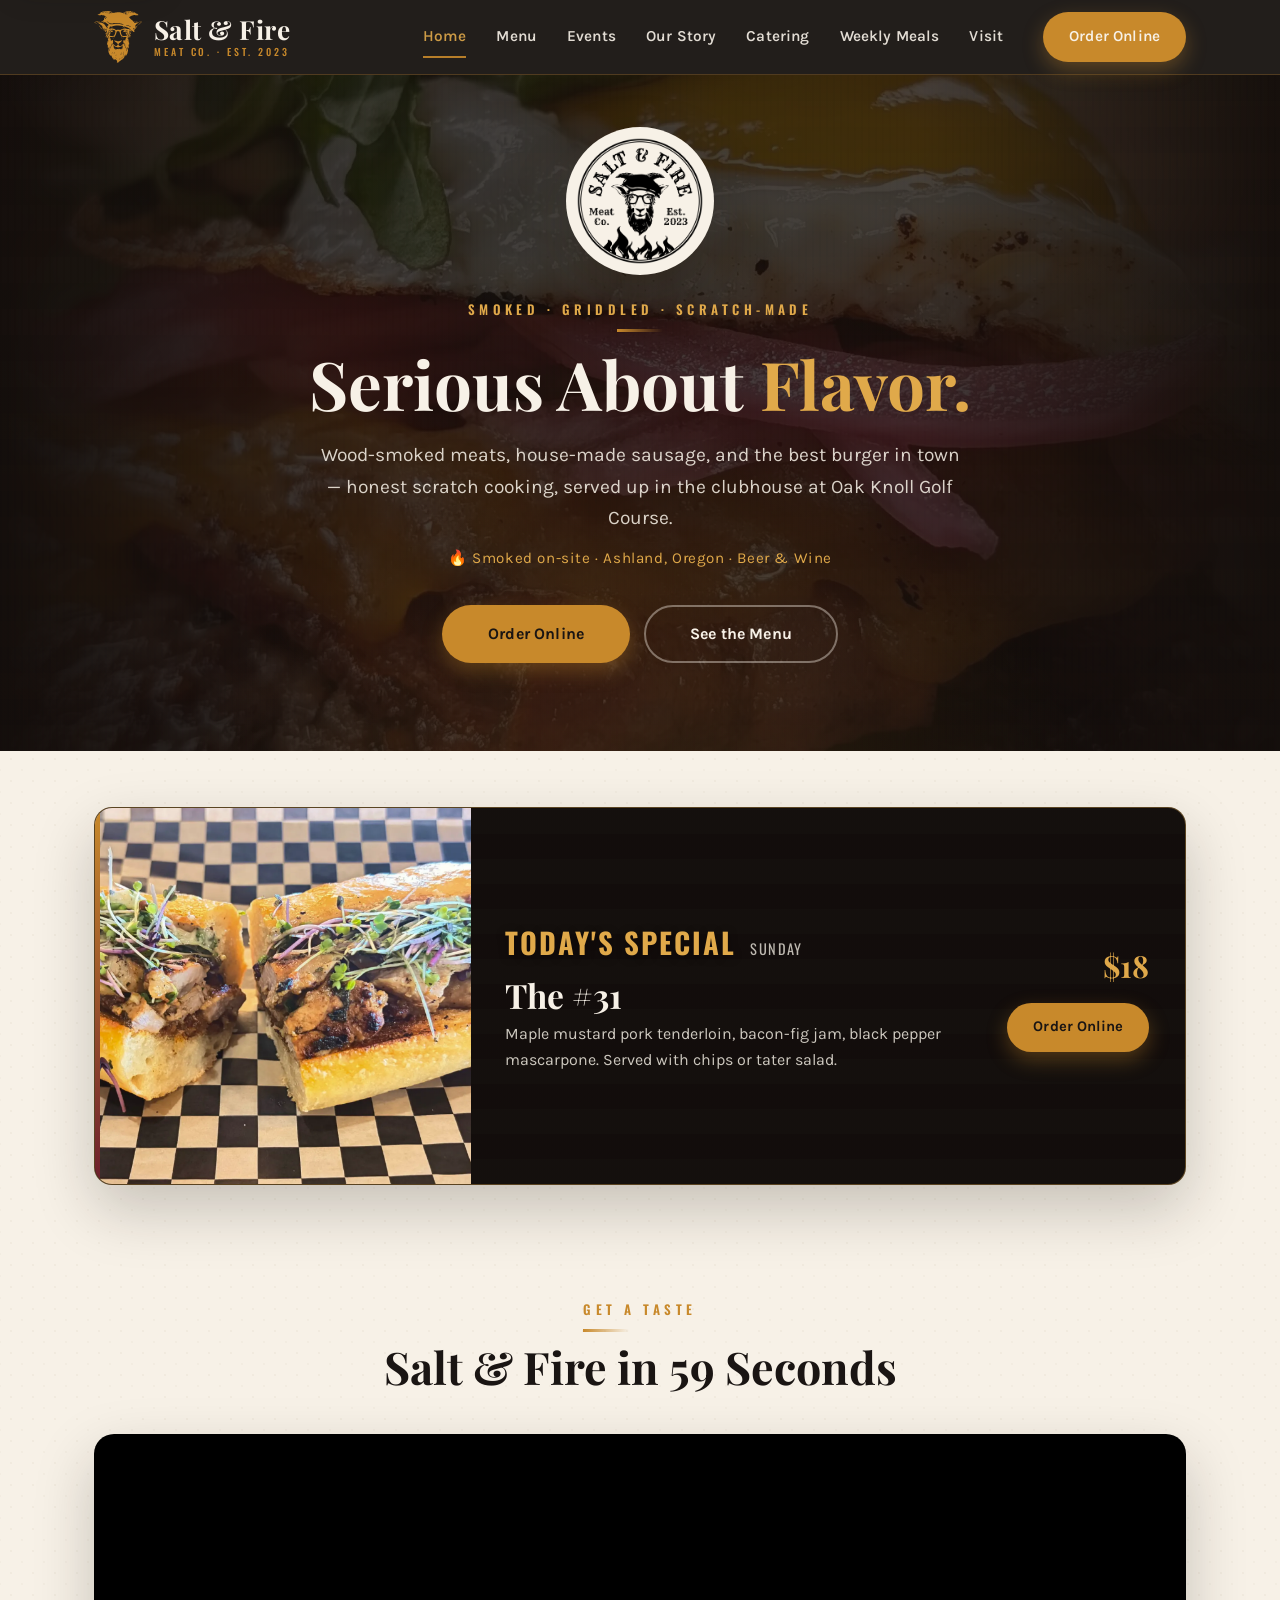
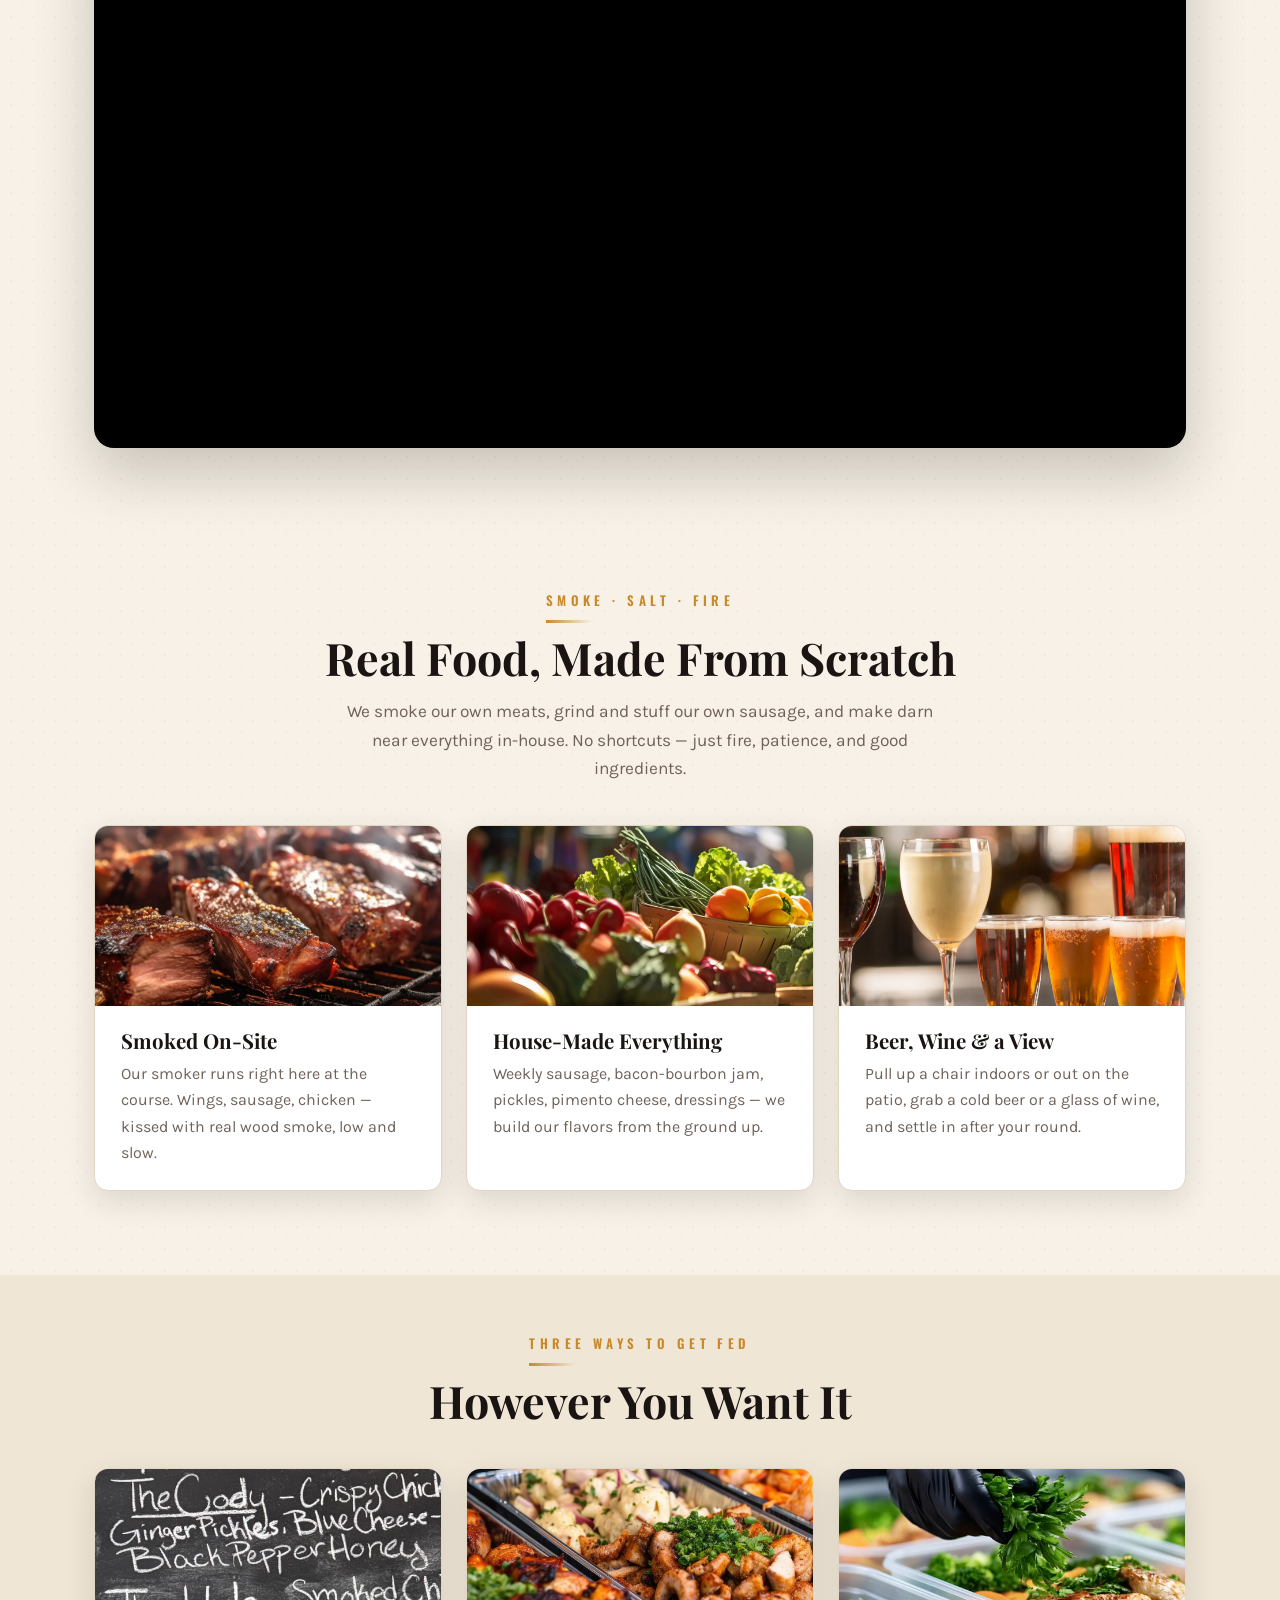
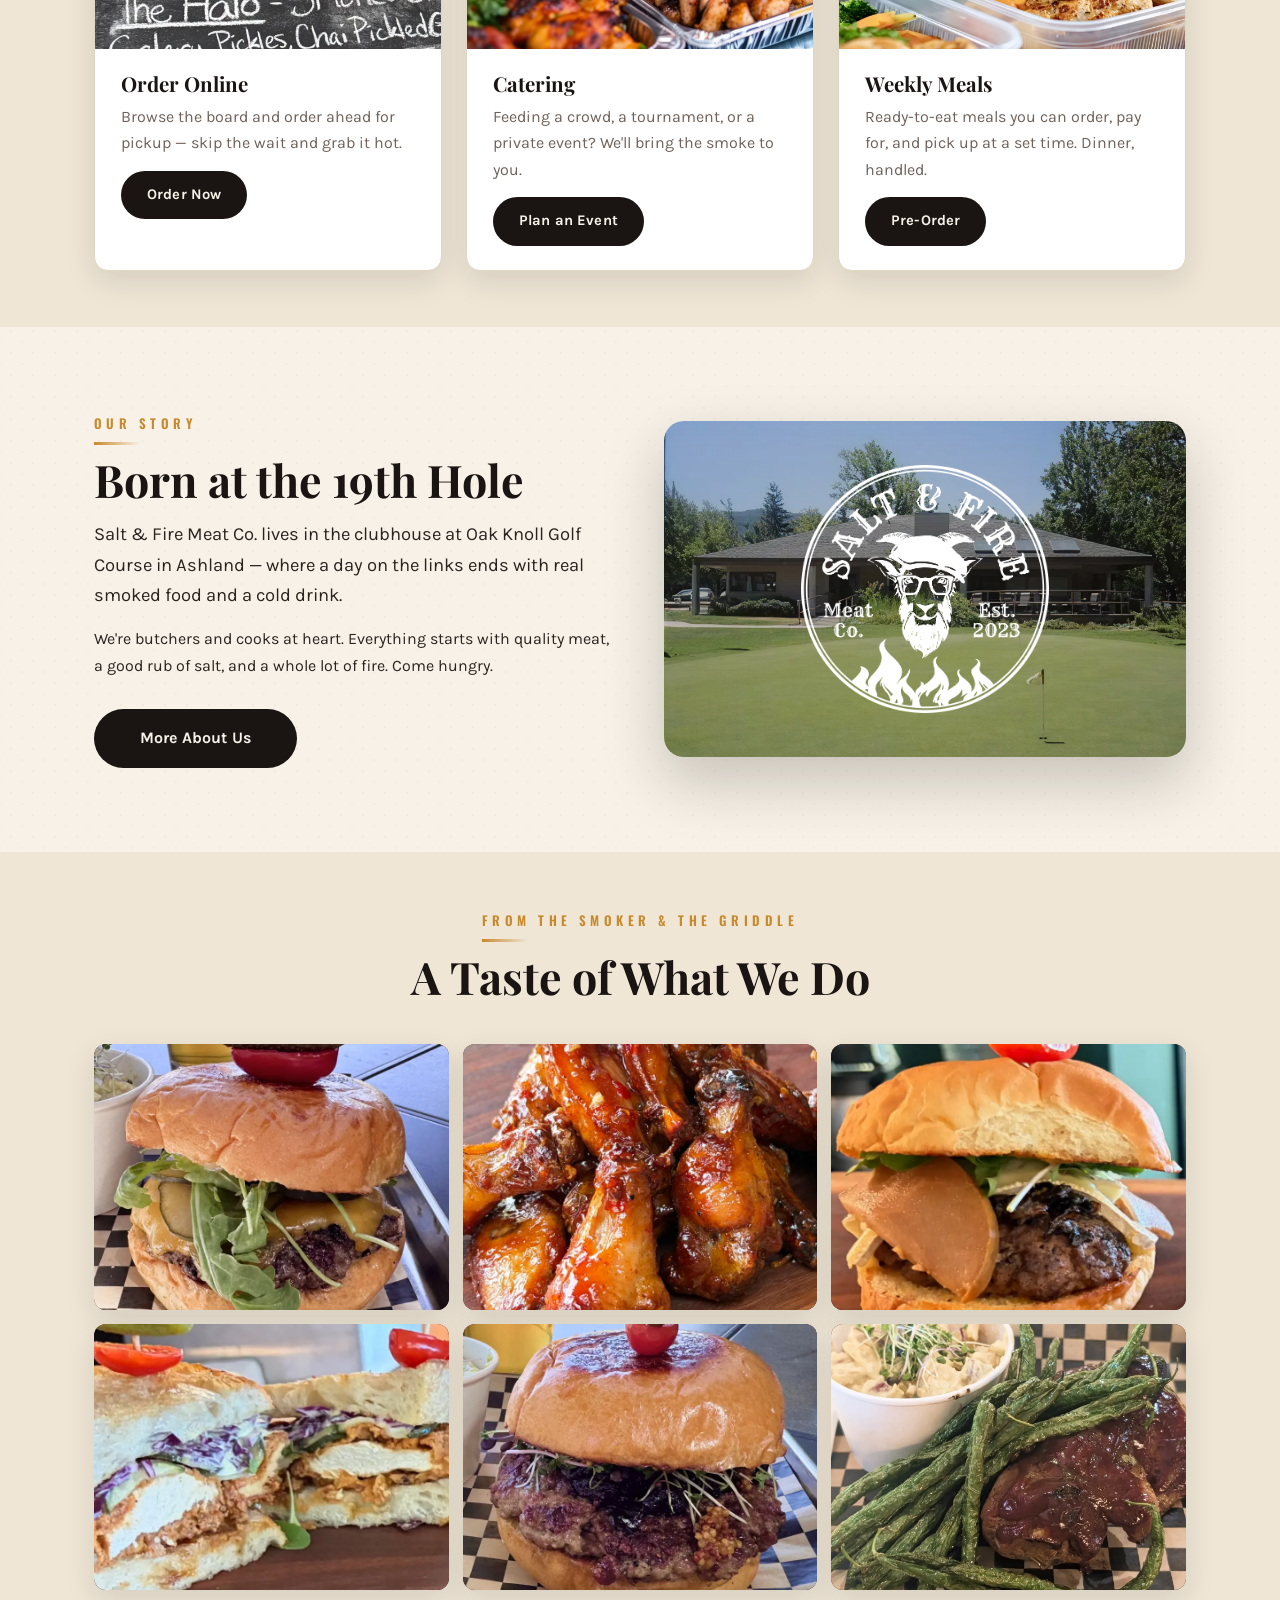
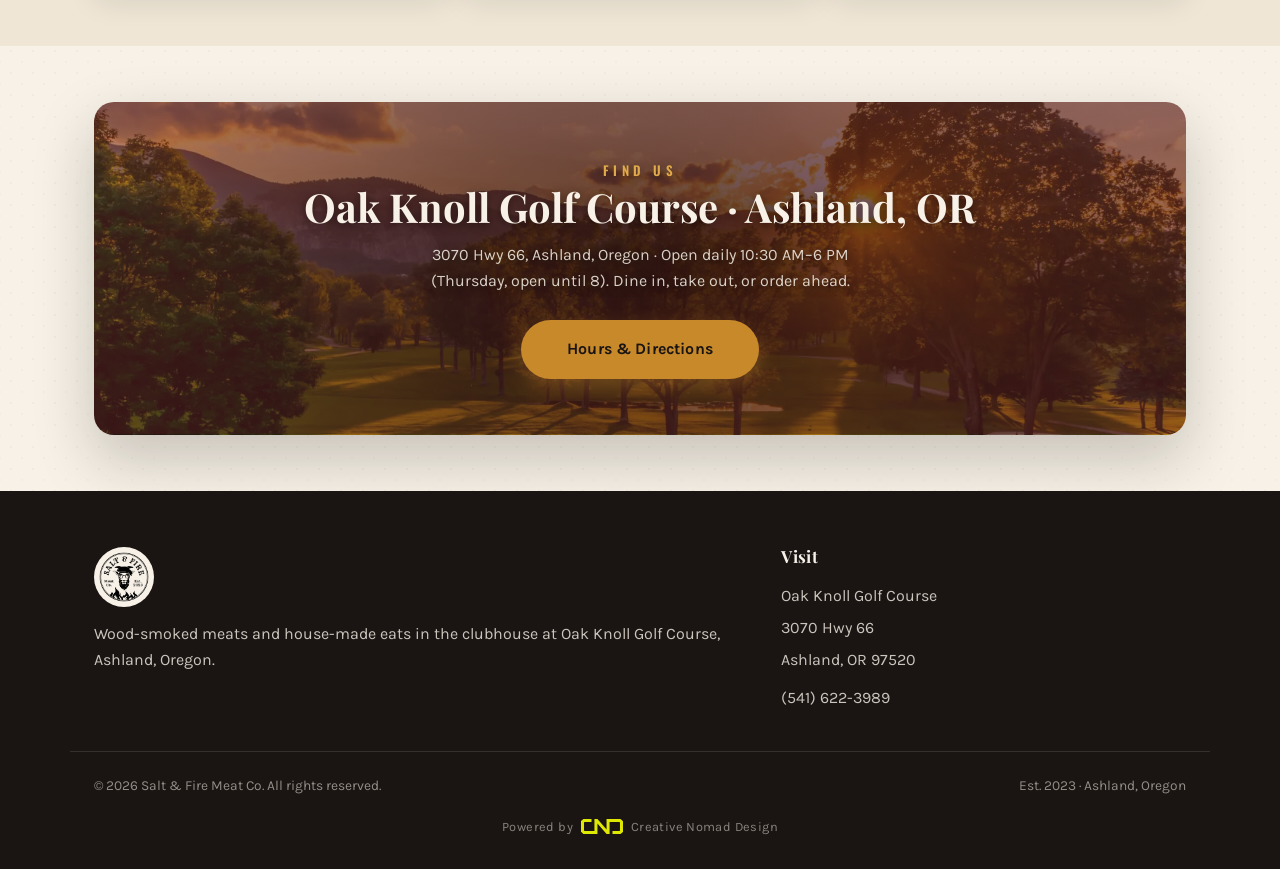
==== index.html @ dfd7606c "Weekly special: The #31 (maple mustard pork tenderloin), retire Cluck This! photo to gallery" ====
<!DOCTYPE html>
<html lang="en">
<head>
  <meta charset="UTF-8" />
  <meta name="viewport" content="width=device-width, initial-scale=1.0" />
  <title>Salt &amp; Fire Meat Co. — Smoked Meats, Burgers &amp; Scratch Cooking | Ashland, OR</title>
  <meta name="description" content="Salt & Fire Meat Co. — wood-smoked meats, house-made sausage, craft burgers, and scratch cooking in the clubhouse at Oak Knoll Golf Course, Ashland, Oregon. Beer & wine. Indoor & outdoor seating." />
  <link rel="canonical" href="https://www.salt-fire.com/" />
  <meta property="og:type" content="website" />
  <meta property="og:site_name" content="Salt &amp; Fire Meat Co." />
  <meta property="og:title" content="Salt &amp; Fire Meat Co. — Smoked Meats, Burgers &amp; Scratch Cooking | Ashland, OR" />
  <meta property="og:description" content="Salt & Fire Meat Co. — wood-smoked meats, house-made sausage, craft burgers, and scratch cooking in the clubhouse at Oak Knoll Golf Course, Ashland, Oregon. Beer & wine. Indoor & outdoor seating." />
  <meta property="og:url" content="https://www.salt-fire.com/" />
  <meta property="og:image" content="https://www.salt-fire.com/assets/og/og-image.jpg" />
  <meta property="og:image:width" content="1200" />
  <meta property="og:image:height" content="630" />
  <meta name="twitter:card" content="summary_large_image" />
  <link rel="icon" href="assets/logos/favicon.png?v=12" sizes="any" />
  <link rel="icon" type="image/png" sizes="32x32" href="assets/logos/favicon-32.png?v=12" />
  <link rel="apple-touch-icon" href="assets/logos/apple-touch-icon.png?v=12" />
  <link rel="preconnect" href="https://fonts.googleapis.com" />
  <link rel="preconnect" href="https://fonts.gstatic.com" crossorigin />
  <link href="https://fonts.googleapis.com/css2?family=Playfair+Display:wght@400;600;700;800&family=Oswald:wght@400;500;600&family=Karla:wght@300;400;500;600;700&display=swap" rel="stylesheet" />
  <link rel="stylesheet" href="css/styles.css?v=37" />
  <script type="application/ld+json">
{
  "@context": "https://schema.org",
  "@type": "Restaurant",
  "@id": "https://www.salt-fire.com/#restaurant",
  "name": "Salt & Fire Meat Co.",
  "url": "https://www.salt-fire.com/",
  "image": "https://www.salt-fire.com/assets/og/og-image.jpg",
  "logo": "https://www.salt-fire.com/assets/logos/salt-n-fire-final.png",
  "description": "Wood-smoked meats, house-made sausage, craft burgers, and scratch cooking in the clubhouse at Oak Knoll Golf Course, Ashland, Oregon. Beer & wine, indoor & outdoor seating.",
  "telephone": "+1-541-622-3989",
  "priceRange": "$$",
  "servesCuisine": [
    "Barbecue",
    "American",
    "Burgers",
    "Sandwiches"
  ],
  "address": {
    "@type": "PostalAddress",
    "streetAddress": "3070 Hwy 66",
    "addressLocality": "Ashland",
    "addressRegion": "OR",
    "postalCode": "97520",
    "addressCountry": "US"
  },
  "openingHoursSpecification": [
    {
      "@type": "OpeningHoursSpecification",
      "dayOfWeek": [
        "Monday",
        "Tuesday",
        "Wednesday",
        "Friday",
        "Saturday",
        "Sunday"
      ],
      "opens": "10:30",
      "closes": "18:00"
    },
    {
      "@type": "OpeningHoursSpecification",
      "dayOfWeek": "Thursday",
      "opens": "10:30",
      "closes": "20:00"
    }
  ],
  "hasMenu": "https://www.salt-fire.com/menu.html",
  "hasMap": "https://www.google.com/maps/dir/?api=1&destination=Salt+And+Fire,+3070+Hwy+66,+Ashland,+OR+97520"
}
  </script>
</head>
<body>

  <a class="skip-link" href="#main">Skip to content</a>

  <!-- HEADER -->
  <header class="site-header">
    <div class="container nav">
      <a class="nav__brand" href="index.html">
        <img src="assets/logos/sf_head_gld.svg" alt="Salt & Fire Meat Co. logo" />
        <span class="nav__brand-text">
          <span class="nav__brand-name">Salt &amp; Fire</span>
          <span class="nav__brand-sub">Meat Co. · Est. 2023</span>
        </span>
      </a>
      <button class="nav__toggle" aria-label="Open menu" aria-expanded="false" aria-controls="nav-links"><span></span><span></span><span></span></button>
      <nav class="nav__links" id="nav-links">
        <a href="index.html" data-page="index.html">Home</a>
        <a href="menu.html" data-page="menu.html">Menu</a>
        <a href="events.html" data-page="events.html">Events</a>
        <a href="about.html" data-page="about.html">Our Story</a>
        <a href="catering.html" data-page="catering.html">Catering</a>
        <a href="preorders.html" data-page="preorders.html">Weekly Meals</a>
        <a href="location.html" data-page="location.html">Visit</a>
        <a class="btn btn--primary btn--sm nav__cta" href="menu.html#order">Order Online</a>
      </nav>
    </div>
  </header>

  <main id="main" tabindex="-1">

  <!-- HERO -->
  <section class="hero">
    <div class="container">
      <img class="hero__logo" src="assets/logos/salt-n-fire-final.png" alt="Salt & Fire Meat Co." />
      <span class="eyebrow eyebrow--stamp hero__kicker">Smoked · Griddled · Scratch-Made</span>
      <h1 class="hero__title">Serious About <span class="amp">Flavor.</span></h1>
      <p class="hero__tagline">Wood-smoked meats, house-made sausage, and the best burger in town — honest scratch cooking, served up in the clubhouse at Oak Knoll Golf Course.</p>
      <p class="hero__meta">🔥 Smoked on-site · Ashland, Oregon · Beer &amp; Wine</p>
      <div class="hero__actions">
        <a class="btn btn--primary" href="menu.html#order">Order Online</a>
        <a class="btn btn--ghost" href="menu.html">See the Menu</a>
      </div>
    </div>
  </section>

  <!-- TODAY'S SPECIAL (auto-filled from js/main.js; hidden on days with no special) -->
  <section class="section section--tight" id="todays-special" hidden>
    <div class="container">
      <div class="special-board">
        <div class="special-board__photo"><img alt="" /></div>
        <div class="special-board__main">
          <div class="special-board__label">
            <span class="special-board__eyebrow">Today's Special</span>
            <span class="special-board__day" data-special="day"></span>
          </div>
          <h2 class="special-board__name" data-special="name"></h2>
          <p class="special-board__desc" data-special="desc"></p>
        </div>
        <div class="special-board__side">
          <span class="special-board__price" data-special="price"></span>
          <a class="btn btn--primary btn--sm" href="menu.html#order">Order Online</a>
        </div>
      </div>
    </div>
  </section>

  <!-- VIDEO -->
  <section class="section section--tight" id="video">
    <div class="container">
      <div class="text-center">
        <span class="eyebrow eyebrow--stamp">Get a Taste</span>
        <h2 class="section-title">Salt &amp; Fire in 59 Seconds</h2>
      </div>
      <div class="mt-3" style="padding:56.25% 0 0 0;position:relative;border-radius:20px;overflow:hidden;box-shadow:var(--shadow-lg);background:#000;">
        <iframe src="https://player.vimeo.com/video/1214078530?badge=0&amp;autopause=0&amp;player_id=0&amp;app_id=58479&amp;loop=1" frameborder="0" allow="autoplay; fullscreen; picture-in-picture; clipboard-write; encrypted-media; web-share" referrerpolicy="strict-origin-when-cross-origin" loading="lazy" style="position:absolute;top:0;left:0;width:100%;height:100%;" title="Salt &amp; Fire :59"></iframe>
      </div>
    </div>
  </section>

  <!-- FEATURES -->
  <section class="section">
    <div class="container">
      <div class="text-center">
        <span class="eyebrow eyebrow--stamp">Smoke · Salt · Fire</span>
        <h2 class="section-title">Real Food, Made From Scratch</h2>
        <p class="section-lead center-lead">We smoke our own meats, grind and stuff our own sausage, and make darn near everything in-house. No shortcuts — just fire, patience, and good ingredients.</p>
      </div>
      <div class="grid grid-3 mt-3">
        <div class="feature feature--photo">
          <img class="feature__photo" src="assets/photos/home/smoked_onsite.webp" alt="Smoked On-Site" data-fallback="assets/logos/salt-n-fire-final.png" loading="lazy">
          <div class="feature__body">
            <h3>Smoked On-Site</h3>
            <p>Our smoker runs right here at the course. Wings, sausage, chicken — kissed with real wood smoke, low and slow.</p>
          </div>
        </div>
        <div class="feature feature--photo">
          <img class="feature__photo" src="assets/photos/home/house_made.webp" alt="House-Made Everything" data-fallback="assets/logos/salt-n-fire-final.png" loading="lazy">
          <div class="feature__body">
            <h3>House-Made Everything</h3>
            <p>Weekly sausage, bacon-bourbon jam, pickles, pimento cheese, dressings — we build our flavors from the ground up.</p>
          </div>
        </div>
        <div class="feature feature--photo">
          <img class="feature__photo" src="assets/photos/home/beer_wine.webp" alt="Beer, Wine &amp; a View" data-fallback="assets/logos/salt-n-fire-final.png" loading="lazy">
          <div class="feature__body">
            <h3>Beer, Wine &amp; a View</h3>
            <p>Pull up a chair indoors or out on the patio, grab a cold beer or a glass of wine, and settle in after your round.</p>
          </div>
        </div>
      </div>
    </div>
  </section>

  <!-- THREE WAYS TO ORDER -->
  <section class="section section--tight" style="background:var(--cream-2);">
    <div class="container">
      <div class="text-center">
        <span class="eyebrow eyebrow--stamp">Three Ways to Get Fed</span>
        <h2 class="section-title">However You Want It</h2>
      </div>
      <div class="grid grid-3 mt-3">
        <div class="feature feature--photo">
          <img class="feature__photo" src="assets/photos/home/online_order.webp" alt="Order Online" data-fallback="assets/logos/salt-n-fire-final.png" loading="lazy">
          <div class="feature__body">
            <h3>Order Online</h3>
            <p>Browse the board and order ahead for pickup — skip the wait and grab it hot.</p>
            <a class="btn btn--dark btn--sm mt-1" href="menu.html#order">Order Now</a>
          </div>
        </div>
        <div class="feature feature--photo">
          <img class="feature__photo" src="assets/photos/home/catering.webp" alt="Catering" data-fallback="assets/logos/salt-n-fire-final.png" loading="lazy">
          <div class="feature__body">
            <h3>Catering</h3>
            <p>Feeding a crowd, a tournament, or a private event? We'll bring the smoke to you.</p>
            <a class="btn btn--dark btn--sm mt-1" href="catering.html">Plan an Event</a>
          </div>
        </div>
        <div class="feature feature--photo">
          <img class="feature__photo" src="assets/photos/home/weekly_meals.webp" alt="Weekly Meals" data-fallback="assets/logos/salt-n-fire-final.png" loading="lazy">
          <div class="feature__body">
            <h3>Weekly Meals</h3>
            <p>Ready-to-eat meals you can order, pay for, and pick up at a set time. Dinner, handled.</p>
            <a class="btn btn--dark btn--sm mt-1" href="preorders.html">Pre-Order</a>
          </div>
        </div>
      </div>
    </div>
  </section>

  <!-- STORY TEASER -->
  <section class="section">
    <div class="container split">
      <div class="prose">
        <span class="eyebrow eyebrow--stamp">Our Story</span>
        <h2 class="section-title">Born at the 19th Hole</h2>
        <p class="lead">Salt &amp; Fire Meat Co. lives in the clubhouse at Oak Knoll Golf Course in Ashland — where a day on the links ends with real smoked food and a cold drink.</p>
        <p>We're butchers and cooks at heart. Everything starts with quality meat, a good rub of salt, and a whole lot of fire. Come hungry.</p>
        <a class="btn btn--dark mt-1" href="about.html">More About Us</a>
      </div>
      <div class="split--media split--media--clubhouse">
        <img src="assets/photos/story.jpg" data-fallback="assets/logos/salt-n-fire-final.png" alt="Salt & Fire Meat Co. food" />
      </div>
    </div>
  </section>

  <!-- GALLERY -->
  <section class="section section--tight" style="background:var(--cream-2);">
    <div class="container">
      <div class="text-center">
        <span class="eyebrow eyebrow--stamp">From the Smoker &amp; the Griddle</span>
        <h2 class="section-title">A Taste of What We Do</h2>
      </div>
      <div class="gallery mt-3">
        <div class="gallery__item"><img src="assets/photos/gallery-1.jpg" data-fallback="assets/logos/salt-n-fire-final.png" loading="lazy" alt="Salt & Fire dish" /></div>
        <div class="gallery__item"><img src="assets/photos/gallery-2.jpg" data-fallback="assets/logos/salt-n-fire-final.png" loading="lazy" alt="Salt & Fire dish" /></div>
        <div class="gallery__item"><img src="assets/photos/gallery-3.jpg" data-fallback="assets/logos/salt-n-fire-final.png" loading="lazy" alt="Salt & Fire dish" /></div>
        <div class="gallery__item"><img src="assets/photos/gallery-4.jpg" data-fallback="assets/logos/salt-n-fire-final.png" loading="lazy" alt="Salt & Fire dish" /></div>
        <div class="gallery__item"><img src="assets/photos/gallery-5.jpg" data-fallback="assets/logos/salt-n-fire-final.png" loading="lazy" alt="Salt & Fire dish" /></div>
        <div class="gallery__item"><img src="assets/photos/gallery-6.jpg" data-fallback="assets/logos/salt-n-fire-final.png" loading="lazy" alt="Salt & Fire dish" /></div>
      </div>
    </div>
  </section>

  <!-- LOCATION CTA -->
  <section class="section section--tight">
    <div class="container">
      <div class="cta-band cta-band--photo cta-band--home">
        <span class="eyebrow" style="color:var(--ember-l);">Find Us</span>
        <h2>Oak Knoll Golf Course · Ashland, OR</h2>
        <p>3070 Hwy 66, Ashland, Oregon · Open daily 10:30 AM–6 PM <span style="white-space:nowrap;">(Thursday, open until 8)</span>. Dine in, take out, or order ahead.</p>
        <a class="btn btn--primary" href="location.html">Hours &amp; Directions</a>
      </div>
    </div>
  </section>

  <!-- FOOTER -->
  </main>

  <footer class="site-footer">
    <div class="container footer-grid">
      <div class="footer-brand">
        <img src="assets/logos/salt-n-fire-final.png" alt="Salt & Fire Meat Co." />
        <p>Wood-smoked meats and house-made eats in the clubhouse at Oak Knoll Golf Course, Ashland, Oregon.</p>
      </div>
      <div>
        <h4>Visit</h4>
        <ul class="footer-links">
          <li><a href="https://www.google.com/maps/dir/?api=1&destination=Salt+And+Fire,+3070+Hwy+66,+Ashland,+OR+97520" target="_blank" rel="noopener" style="display:inline-block;line-height:2;">Oak Knoll Golf Course<br />3070 Hwy 66<br />Ashland, OR 97520</a></li>
          <li><a href="tel:15416223989">(541) 622-3989</a></li>
        </ul>
      </div>
    </div>
    <div class="container footer-bottom">
      <span>© 2026 Salt &amp; Fire Meat Co. All rights reserved.</span>
      <span>Est. 2023 · Ashland, Oregon</span>
    </div>
    <div class="container footer-powered">
      <a href="https://creativenomad.design/" target="_blank" rel="noopener">Powered by <img src="assets/logos/CND_logo.svg" alt="Creative Nomad Design" /> Creative Nomad Design</a>
    </div>
  </footer>

  <script src="js/main.js?v=23"></script>
</body>
</html>
---- css/styles.css ----
/* =========================================================
   Salt & Fire Meat Co. — Shared Styles
   Smokehouse palette: charcoal, burgundy, ember gold, cream
   Fonts: Playfair Display (headings) + Karla (body)
   ========================================================= */

:root {
  --charcoal:   #1a1513;
  --charcoal-2: #241d1a;
  --burgundy:   #6d1f2c;   /* matches the restaurant wall */
  --burgundy-d: #551621;
  --ember:      #c8892b;   /* warm gold / flame */
  --ember-l:    #e0a94a;
  --cream:      #f7f1e7;
  --cream-2:    #efe6d6;
  --ink:        #2a2320;
  --muted:      #6f625a;
  --line:       #e2d5c2;
  --white:      #ffffff;

  --font-display: "Playfair Display", Georgia, serif;
  --font-sign: "Oswald", "Arial Narrow", sans-serif;   /* BBQ signage / stamps */
  --font-body: "Karla", -apple-system, BlinkMacSystemFont, "Segoe UI", sans-serif;

  --shadow: 0 10px 30px rgba(26, 21, 19, 0.12);
  --shadow-lg: 0 24px 60px rgba(26, 21, 19, 0.22);
  --radius: 14px;
  --maxw: 1140px;
}

* { box-sizing: border-box; margin: 0; padding: 0; }

html { scroll-behavior: smooth; }

body {
  font-family: var(--font-body);
  color: var(--ink);
  /* warm kraft-paper texture */
  background-color: var(--cream);
  background-image:
    radial-gradient(rgba(140,105,70,.05) 1px, transparent 1px),
    radial-gradient(rgba(140,105,70,.04) 1px, transparent 1px);
  background-size: 22px 22px, 22px 22px;
  background-position: 0 0, 11px 11px;
  line-height: 1.65;
  -webkit-font-smoothing: antialiased;
}

img { max-width: 100%; display: block; }

a { color: inherit; text-decoration: none; }

h1, h2, h3, h4 { font-family: var(--font-display); font-weight: 700; line-height: 1.12; color: var(--charcoal); }

.container { width: 100%; max-width: var(--maxw); margin: 0 auto; padding: 0 24px; }

.eyebrow {
  font-family: var(--font-sign);
  text-transform: uppercase;
  letter-spacing: .34em;
  font-size: .82rem;
  font-weight: 600;
  color: var(--ember);
  display: inline-block;
}
/* little flame-divider under signage eyebrows */
.eyebrow--stamp::after {
  content: ""; display: block; width: 46px; height: 3px; margin-top: 8px;
  background: linear-gradient(90deg, var(--ember), transparent);
}

.section { padding: 84px 0; }
.section--tight { padding: 56px 0; }
.section-title { font-size: clamp(1.9rem, 4vw, 2.8rem); margin: 10px 0 14px; }
.section-lead { max-width: 620px; color: var(--muted); font-size: 1.08rem; }
.text-center { text-align: center; }
.center-lead { margin-left: auto; margin-right: auto; }

/* ---------- Buttons ---------- */
.btn {
  display: inline-flex; align-items: center; justify-content: center; gap: 10px;
  font-family: var(--font-body); font-weight: 700; font-size: 1rem;
  padding: 14px 44px; border-radius: 999px; cursor: pointer;
  border: 2px solid transparent; transition: transform .15s ease, box-shadow .15s ease, background .15s ease, color .15s ease;
  letter-spacing: .01em;
}
.btn:hover { transform: translateY(-2px); }
.btn--primary { background: var(--ember); color: var(--charcoal); box-shadow: 0 8px 20px rgba(200,137,43,.35); }
.btn--primary:hover { background: var(--ember-l); }
.btn--ghost { background: transparent; color: var(--cream); border-color: rgba(247,241,231,.4); }
.btn--ghost:hover { border-color: var(--cream); background: rgba(247,241,231,.08); }
.btn--dark { background: var(--charcoal); color: var(--cream); }
.btn--dark:hover { background: var(--charcoal-2); }
.btn--sm { padding: 10px 24px; font-size: .92rem; }

/* ---------- Header / Nav ---------- */
.site-header {
  position: sticky; top: 0; z-index: 50;
  background: rgba(26,21,19,.96);
  backdrop-filter: blur(8px);
  border-bottom: 1px solid rgba(200,137,43,.28);
}
.nav {
  display: flex; align-items: center; justify-content: space-between;
  height: 74px;
}
.nav__brand { display: flex; align-items: center; gap: 12px; }
.nav__brand img { width: auto; height: 52px; display: block; }
.nav__brand-text { display: flex; flex-direction: column; line-height: 1; }
.nav__brand-name { font-family: var(--font-display); font-weight: 700; color: var(--cream); font-size: 1.64rem; letter-spacing: .02em; }
.nav__brand-sub { font-family: var(--font-sign); font-size: .62rem; letter-spacing: .3em; text-transform: uppercase; color: var(--ember); margin-top: 3px; font-weight: 500; }

.nav__links { display: flex; align-items: center; gap: 30px; }
.nav__links a {
  color: var(--cream); font-weight: 600; font-size: .96rem; letter-spacing: .01em;
  position: relative; padding: 4px 0; opacity: .9;
}
.nav__links a:hover { opacity: 1; color: var(--ember-l); }
.nav__links a.is-active { color: var(--ember-l); }
.nav__links a.is-active::after {
  content: ""; position: absolute; left: 0; bottom: -4px; width: 100%; height: 2px; background: var(--ember);
}
.nav__links a.nav__cta { margin-left: 10px; padding: 10px 24px; opacity: 1; }
.nav__links a.nav__cta:hover { color: var(--charcoal); }

.nav__toggle {
  display: none; background: none; border: 0; cursor: pointer; padding: 8px;
}
.nav__toggle span { display: block; width: 26px; height: 2px; background: var(--cream); margin: 5px 0; transition: .25s; }

@media (max-width: 1024px) {
  .nav__toggle { display: block; }
  .nav__links {
    position: absolute; top: 74px; left: 0; right: 0;
    flex-direction: column; align-items: stretch; gap: 0;
    background: var(--charcoal); border-bottom: 0;
    padding: 0 24px; max-height: 0; overflow: hidden;
    transition: max-height .3s ease; }
  .nav__links.is-open {
    max-height: 460px; padding: 8px 24px 24px;
    border-bottom: 1px solid rgba(200,137,43,.28); }
  .nav__links a { padding: 14px 0; border-bottom: 1px solid rgba(247,241,231,.08); }
  .nav__cta { margin: 14px 0 0; }
}

/* ---------- Hero ---------- */
.hero {
  position: relative;
  /* smoky charcoal with warm woodgrain planks + ember glow */
  background:
    linear-gradient(rgba(18,13,11,.86), rgba(18,13,11,.9)),
    repeating-linear-gradient(90deg, rgba(0,0,0,.16) 0 2px, transparent 2px 7px),
    repeating-linear-gradient(0deg, rgba(80,45,25,.35) 0 26px, rgba(52,30,18,.35) 26px 52px),
    radial-gradient(circle at 72% 8%, rgba(200,137,43,.28), transparent 55%),
    var(--charcoal);
  color: var(--cream);
  text-align: center;
  padding: 52px 0 88px;
  overflow: hidden;
}
.hero::before {
  content: ""; position: absolute; inset: 0; z-index: 0; pointer-events: none;
  background: url('../assets/photos/home/james.webp') center/cover no-repeat;
  opacity: .2;
  -webkit-mask-image: linear-gradient(90deg, transparent 0%, #000 28%, #000 72%, transparent 100%);
          mask-image: linear-gradient(90deg, transparent 0%, #000 28%, #000 72%, transparent 100%);
}
.hero::after {
  content: ""; position: absolute; inset: 0; z-index: 1; pointer-events: none;
  background: radial-gradient(circle at 50% 120%, rgba(200,137,43,.35), transparent 45%);
  opacity: .5;
}
.hero__kicker { position: relative; z-index: 2; color: var(--ember-l); display: inline-block; margin-bottom: 14px; }
.hero__kicker::after { margin-left: auto; margin-right: auto; }
.hero__logo { width: 148px; height: 148px; margin: 0 auto 22px; background: var(--cream); border-radius: 50%; padding: 10px; box-shadow: var(--shadow-lg); position: relative; z-index: 2; }
.hero__title { font-size: clamp(2.4rem, 6vw, 4.2rem); color: var(--cream); position: relative; z-index: 2; }
.hero__title .amp { color: var(--ember-l); white-space: nowrap; } /* keep "Done Right." together so it wraps as one unit on phones */
.hero__tagline { max-width: 640px; margin: 18px auto 0; font-size: 1.2rem; color: rgba(247,241,231,.86); position: relative; z-index: 2; }
.hero__meta { margin-top: 12px; font-size: .95rem; letter-spacing: .04em; color: var(--ember-l); position: relative; z-index: 2; }
.hero__actions { margin-top: 34px; display: flex; gap: 14px; justify-content: center; flex-wrap: wrap; position: relative; z-index: 2; }

/* page banner (interior pages) */
.page-banner {
  background:
    linear-gradient(rgba(16,11,9,.82), rgba(16,11,9,.9)),
    repeating-linear-gradient(0deg, rgba(0,0,0,.14) 0 26px, rgba(255,255,255,.02) 26px 52px),
    var(--burgundy);
  color: var(--cream); text-align: center; padding: 68px 0;
}
/* Weekly Meals banner — photo behind the title, same treatment as the home hero */
.page-banner--meals {
  background:
    linear-gradient(rgba(16,11,9,.55), rgba(16,11,9,.68)),
    url('../assets/photos/weekly_meals/page_banner.webp') center/cover no-repeat,
    var(--charcoal);
}
.page-banner--catering {
  background:
    linear-gradient(rgba(16,11,9,.55), rgba(16,11,9,.68)),
    url('../assets/photos/catering/page_banner.webp') center/cover no-repeat,
    var(--charcoal);
}
.page-banner--menu {
  background:
    radial-gradient(ellipse 62% 120% at 50% 55%, rgba(16,11,9,.62), transparent 100%),
    linear-gradient(rgba(16,11,9,.42), rgba(16,11,9,.55)),
    url('../assets/photos/menu/page_banner.webp') center/cover no-repeat,
    var(--charcoal);
}
.page-banner--events {
  background:
    linear-gradient(rgba(16,11,9,.55), rgba(16,11,9,.68)),
    url('../assets/photos/events/banner_events.webp') center/cover no-repeat,
    var(--charcoal);
}
.page-banner--our-story {
  background:
    linear-gradient(rgba(16,11,9,.55), rgba(16,11,9,.68)),
    url('../assets/photos/our_story/banner_our_story.webp') center/cover no-repeat,
    var(--charcoal);
}
.page-banner--visit {
  background:
    linear-gradient(rgba(16,11,9,.55), rgba(16,11,9,.68)),
    url('../assets/photos/visit/banner_visit.webp') center/cover no-repeat,
    var(--charcoal);
}
.page-banner h1 { color: var(--cream); font-size: clamp(2rem, 5vw, 3.2rem); }
.page-banner p { color: rgba(247,241,231,.82); margin-top: 10px; max-width: 560px; margin-left: auto; margin-right: auto; }

/* ---------- Cards / features ---------- */
.grid { display: grid; gap: 24px; }
.grid-3 { grid-template-columns: repeat(3, 1fr); }
.grid-2 { grid-template-columns: repeat(2, 1fr); }
@media (max-width: 860px) { .grid-3 { grid-template-columns: 1fr; } .grid-2 { grid-template-columns: 1fr; } }

.feature {
  background: var(--white); border: 1px solid var(--line); border-radius: var(--radius);
  padding: 30px 26px; box-shadow: var(--shadow); transition: transform .18s ease;
}
.feature:hover { transform: translateY(-4px); }
.feature__icon { font-size: 1.7rem; width: 54px; height: 54px; display: grid; place-items: center; background: var(--cream-2); border-radius: 12px; margin-bottom: 16px; }
.feature h3 { font-size: 1.28rem; margin-bottom: 8px; }
.feature p { color: var(--muted); }

/* Photo variant — image bleeds to the card edges, body keeps the normal padding */
.feature--photo { padding: 0; overflow: hidden; }
.feature__photo { width: 100%; height: 180px; object-fit: cover; display: block; }
.feature__photo.is-fallback { object-fit: contain; padding: 30px; background: var(--cream-2); opacity: .85; }
.feature__body { padding: 24px 26px; }
.feature__body h3 { font-size: 1.28rem; margin-bottom: 8px; }
.feature__body p { color: var(--muted); }

/* ---------- CTA band ---------- */
.cta-band {
  background: linear-gradient(135deg, var(--burgundy), var(--burgundy-d));
  color: var(--cream); text-align: center; border-radius: 20px; padding: 56px 30px;
  box-shadow: var(--shadow-lg);
}
/* Food-photo CTA band backgrounds — one modifier per page, same tint
   treatment as the page banners above so text stays legible. */
.cta-band.cta-band--photo { background-size: cover; background-position: center; }
.cta-band--home {
  background-image: radial-gradient(ellipse 70% 140% at 50% 50%, rgba(20,8,10,.5), transparent 72%), linear-gradient(135deg, rgba(109,31,44,.52), rgba(85,22,33,.62)), url('../assets/photos/online_ordering/online_order_06.webp');
}
.cta-band--menu {
  background-image: radial-gradient(ellipse 70% 140% at 50% 50%, rgba(20,8,10,.5), transparent 72%), linear-gradient(135deg, rgba(109,31,44,.52), rgba(85,22,33,.62)), url('../assets/photos/online_ordering/online_order_06.webp');
}
.cta-band--events {
  background-image: radial-gradient(ellipse 70% 140% at 50% 50%, rgba(20,8,10,.5), transparent 72%), linear-gradient(135deg, rgba(109,31,44,.52), rgba(85,22,33,.62)), url('../assets/photos/online_ordering/online_order_06.webp');
}
.cta-band--location {
  background-image: radial-gradient(ellipse 70% 140% at 50% 50%, rgba(20,8,10,.5), transparent 72%), linear-gradient(135deg, rgba(109,31,44,.52), rgba(85,22,33,.62)), url('../assets/photos/online_ordering/online_order_06.webp');
}
.cta-band h2 { color: var(--cream); font-size: clamp(1.7rem, 4vw, 2.5rem); }
.cta-band p { color: rgba(247,241,231,.85); max-width: 540px; margin: 12px auto 26px; }
.cta-band--photo .eyebrow, .cta-band--photo h2, .cta-band--photo p { text-shadow: 0 2px 10px rgba(10,4,5,.55); }

/* ---------- Menu ---------- */
.menu-group { margin-bottom: 52px; }
.menu-group__head { display: flex; align-items: baseline; gap: 16px; margin-bottom: 26px; }
.menu-group__head h2 { font-family: var(--font-sign); font-weight: 600; text-transform: uppercase; letter-spacing: .06em; font-size: 1.7rem; white-space: nowrap; color: var(--burgundy); }
.menu-group__rule { flex: 1; height: 2px; background: linear-gradient(90deg, var(--ember), transparent); }
.menu-group__sub { font-family: var(--font-body); font-size: .82rem; text-transform: uppercase; letter-spacing: .1em; color: var(--muted); white-space: nowrap; }
.menu-item {
  display: grid;
  grid-template-columns: 1fr auto 176px;
  grid-template-areas:
    "name  price photo"
    "desc  desc  photo";
  gap: 6px 22px; align-items: start;
  padding: 20px 0; border-bottom: 1px dashed var(--line);
}
.menu-item__name { grid-area: name; align-self: center; font-family: var(--font-display); font-size: 1.28rem; font-weight: 700; color: var(--charcoal); }
.menu-item__price { grid-area: price; align-self: center; font-family: var(--font-display); font-size: 1.28rem; font-weight: 700; color: var(--burgundy); white-space: nowrap; }
.menu-item__desc { grid-area: desc; color: var(--muted); font-size: 1rem; max-width: 620px; }
.menu-item__photo {
  grid-area: photo; align-self: center;
  width: 176px; height: 176px; border-radius: 14px; overflow: hidden;
  background: rgba(45,42,38,.04); border: 1px dashed var(--line);
  display: flex; align-items: center; justify-content: center;
}
.menu-item__photo img { width: 100%; height: 100%; object-fit: cover; display: block; }
.menu-item__photo img.is-fallback { object-fit: contain; padding: 20px; opacity: .45; }
@media (max-width: 560px) {
  .menu-group__head { flex-wrap: wrap; gap: 6px 12px; }
  .menu-group__sub { font-size: .76rem; }
  .menu-item { grid-template-columns: 1fr auto 120px; gap: 4px 14px; }
  .menu-item__photo { width: 120px; height: 120px; border-radius: 12px; }
}
.tag {
  display: inline-block; font-size: .68rem; font-weight: 700; letter-spacing: .12em; text-transform: uppercase;
  color: var(--ember); background: rgba(200,137,43,.14); border: 1px solid rgba(200,137,43,.4);
  padding: 2px 9px; border-radius: 999px; margin-left: 10px; vertical-align: middle;
}
.menu-note { font-size: .9rem; color: var(--muted); font-style: italic; }

/* ---------- Info / two-column ---------- */
.split { display: grid; grid-template-columns: 1fr 1fr; gap: 48px; align-items: center; }
@media (max-width: 860px) { .split { grid-template-columns: 1fr; gap: 32px; } }
.split--media {
  border-radius: 20px; overflow: hidden; box-shadow: var(--shadow-lg);
  background:
    radial-gradient(circle at 50% 30%, rgba(200,137,43,.28), transparent 60%),
    linear-gradient(145deg, var(--burgundy), var(--charcoal));
  min-height: 320px; display: grid; place-items: center; padding: 40px;
}
/* logo art is solid black — flip it to cream so it reads on the dark panel */
.split--media img { width: 58%; filter: invert(1) sepia(1) saturate(.35) brightness(1.12) drop-shadow(0 6px 24px rgba(0,0,0,.55)); }
/* Home story panel — Oak Knoll clubhouse photo, faded back behind the logo */
.split--media--clubhouse {
  background:
    linear-gradient(rgba(26,21,19,.22), rgba(26,21,19,.3)),
    url('../assets/photos/home/story_panel.webp') center/cover no-repeat,
    linear-gradient(145deg, var(--burgundy), var(--charcoal));
}
/* Full-bleed photo panel (Our Story) — real photo fills the card, no logo treatment */
.split--media--photo { padding: 0; }
.split--media--photo img:not(.is-fallback) { width: 100%; height: 100%; object-fit: cover; filter: none; }

.prose p { margin-bottom: 16px; color: var(--ink); }
.prose p.lead { font-size: 1.15rem; }

/* Steps */
.steps { counter-reset: step; display: grid; gap: 18px; }
.step { display: flex; gap: 18px; align-items: flex-start; background: var(--white); border: 1px solid var(--line); border-radius: var(--radius); padding: 22px 24px; box-shadow: var(--shadow); }
.step__num { flex: none; width: 42px; height: 42px; border-radius: 50%; background: var(--burgundy); color: var(--cream); font-family: var(--font-display); font-weight: 700; display: grid; place-items: center; font-size: 1.15rem; }
.step h3 { font-size: 1.2rem; margin-bottom: 4px; }
.step p { color: var(--muted); }

/* Info list (location) */
.info-list { list-style: none; display: grid; gap: 18px; }
.info-list li { display: flex; gap: 14px; }
.info-list .k { font-weight: 700; color: var(--charcoal); min-width: 96px; }
.hours-table { width: 100%; border-collapse: collapse; }
.hours-table td { padding: 10px 0; border-bottom: 1px solid var(--line); }
.hours-table td:last-child { text-align: right; color: var(--muted); }

.map-embed { border-radius: 20px; overflow: hidden; box-shadow: var(--shadow-lg); border: 0; width: 100%; min-height: 360px; }

.badge-row { display: flex; flex-wrap: wrap; gap: 10px; margin-top: 22px; }
.badge { display: inline-flex; align-items: center; gap: 8px; background: var(--white); border: 1px solid var(--line); border-radius: 999px; padding: 8px 16px; font-weight: 600; font-size: .92rem; box-shadow: var(--shadow); }

/* ---------- Footer ---------- */
.site-footer { background: var(--charcoal); color: rgba(247,241,231,.8); padding: 56px 0 30px; }
.footer-grid { display: grid; grid-template-columns: 1.6fr 1fr; gap: 40px; }
@media (max-width: 780px) { .footer-grid { grid-template-columns: 1fr; gap: 30px; } }
.site-footer h4 { color: var(--cream); font-size: 1.05rem; margin-bottom: 14px; letter-spacing: .02em; }
.site-footer a { color: rgba(247,241,231,.8); }
.site-footer a:hover { color: var(--ember-l); }
.footer-links { list-style: none; display: grid; gap: 9px; }
.footer-brand img { width: 60px; height: 60px; background: var(--cream); border-radius: 50%; padding: 5px; margin-bottom: 14px; }
.footer-bottom { border-top: 1px solid rgba(247,241,231,.12); margin-top: 40px; padding-top: 22px; display: flex; justify-content: space-between; flex-wrap: wrap; gap: 10px; font-size: .86rem; color: rgba(247,241,231,.55); }
.footer-powered { text-align: center; margin-top: 16px; }
.footer-powered a { display: inline-flex; align-items: center; gap: 8px; font-size: .8rem; letter-spacing: .03em; color: rgba(247,241,231,.5); }
.footer-powered a:hover { color: var(--cream); }
.footer-powered img { height: 15px; width: auto; opacity: .9; transition: opacity .15s ease; }
.footer-powered a:hover img { opacity: 1; }

/* ---------- Photo gallery ---------- */
.gallery { display: grid; grid-template-columns: repeat(3, 1fr); gap: 14px; }
@media (max-width: 780px) { .gallery { grid-template-columns: repeat(2, 1fr); } }
.gallery__item {
  position: relative; overflow: hidden; border-radius: 12px; aspect-ratio: 4 / 3;
  background: linear-gradient(145deg, var(--burgundy), var(--charcoal));
  box-shadow: var(--shadow);
}
.gallery__item img { width: 100%; height: 100%; object-fit: cover; transition: transform .4s ease; }
.gallery__item:hover img { transform: scale(1.06); }
/* fallback logo tint if a photo file is missing */
.gallery__item img.is-fallback { object-fit: contain; padding: 22px; filter: invert(1) sepia(1) saturate(.35) brightness(1.12); opacity: .85; }
.split--media img.is-fallback { filter: invert(1) sepia(1) saturate(.35) brightness(1.12); }

/* ---------- Photo lightbox ---------- */
/* Hidden by default; JS toggles .is-open when a gallery/menu photo is clicked. */
.lightbox {
  display: none;
  position: fixed; inset: 0; z-index: 300;
  align-items: center; justify-content: center;
  background: rgba(10,6,5,.92);
  padding: 40px;
}
.lightbox.is-open { display: flex; }
.lightbox__img { max-width: 100%; max-height: 88vh; border-radius: 10px; box-shadow: var(--shadow-lg); }
.lightbox__close {
  position: absolute; top: 22px; right: 26px;
  width: 44px; height: 44px; border-radius: 50%; border: 0;
  background: rgba(247,241,231,.14); color: var(--cream);
  font-size: 1.9rem; line-height: 1; cursor: pointer;
  display: flex; align-items: center; justify-content: center;
  transition: background .15s ease;
}
.lightbox__close:hover { background: rgba(247,241,231,.26); }
.gallery__item img, .menu-item__photo img { cursor: zoom-in; }
.gallery__item img.is-fallback, .menu-item__photo img.is-fallback { cursor: default; }

/* ---------- Today's Special board ---------- */
/* Never render until JS has populated it (guards against stale/half-loaded JS) */
#todays-special:not(.is-ready) { display: none !important; }
.special-board {
  display: grid; grid-template-columns: auto 1fr auto; align-items: center; gap: 20px 34px;
  background:
    linear-gradient(rgba(16,11,9,.7), rgba(16,11,9,.7)),
    repeating-linear-gradient(0deg, rgba(255,255,255,.02) 0 25px, rgba(0,0,0,.14) 25px 50px),
    var(--charcoal);
  color: var(--cream); border: 1px solid rgba(224,169,74,.35);
  border-radius: 18px; padding: 30px 36px; box-shadow: var(--shadow-lg);
  position: relative; overflow: hidden;
}
.special-board::before {
  content: ""; position: absolute; left: 0; top: 0; bottom: 0; width: 5px;
  background: linear-gradient(var(--ember), var(--burgundy));
  z-index: 1;
}
/* Optional special photo — set a `photo:` path on a special in js/main.js and
   it appears flush against the card's left edge. No photo = board as before. */
.special-board__photo { display: none; }
.special-board.has-photo { grid-template-columns: 340px 1fr auto; }
.special-board.has-photo .special-board__photo {
  display: block; align-self: stretch; position: relative; z-index: 0;
  margin: -30px 0 -30px -36px; min-height: 260px;
}
.special-board__photo img { width: 100%; height: 100%; object-fit: cover; display: block; }
.special-board__label { display: flex; align-items: baseline; flex-wrap: wrap; gap: 14px; margin-bottom: 10px; }
.special-board__eyebrow {
  font-family: var(--font-sign); text-transform: uppercase; letter-spacing: .07em;
  font-size: clamp(1.35rem, 2.7vw, 1.8rem); font-weight: 700; color: var(--ember-l);
  text-shadow: 0 2px 10px rgba(10,4,5,.4);
}
.special-board__day { font-family: var(--font-sign); text-transform: uppercase; letter-spacing: .1em; font-size: .9rem; color: rgba(247,241,231,.75); }
.special-board__name { color: var(--cream); font-size: clamp(1.5rem, 3.2vw, 2.1rem); margin: 0; }
.special-board__desc { color: rgba(247,241,231,.82); margin-top: 6px; max-width: 640px; }
.special-board__side { display: flex; flex-direction: column; align-items: flex-end; gap: 12px; white-space: nowrap; }
.special-board__price { font-family: var(--font-display); font-weight: 700; font-size: 1.9rem; color: var(--ember-l); }
@media (max-width: 760px) {
  .special-board { grid-template-columns: 1fr; text-align: left; gap: 14px 0; padding: 26px 24px; }
  .special-board.has-photo { grid-template-columns: 1fr; }
  .special-board.has-photo .special-board__photo { margin: -26px -24px 4px; height: 260px; min-height: 0; }
  .special-board__label { gap: 10px; }
  .special-board__side { align-items: flex-start; flex-direction: row; justify-content: space-between; width: 100%; align-items: center; }
}

/* ---------- Events calendar embed ---------- */
.cal-embed {
  position: relative; border: 1px solid var(--line); border-radius: var(--radius);
  overflow: hidden; background: var(--white); box-shadow: var(--shadow); min-height: 320px;
}
.cal-embed iframe { display: block; }
.cal-embed:not(.is-connected) iframe { display: none; }
.cal-embed__placeholder { text-align: center; padding: 60px 30px; }
.cal-embed.is-connected .cal-embed__placeholder { display: none; }
.cal-embed__icon { font-size: 2.4rem; margin-bottom: 12px; }
.cal-embed__placeholder h3 { font-size: 1.3rem; margin-bottom: 8px; }
.cal-embed__placeholder p { color: var(--muted); max-width: 460px; margin: 0 auto; }

/* ---------- Accessibility ---------- */
/* Skip-to-content link — visible only when focused */
.skip-link {
  position: absolute; left: 12px; top: -60px; z-index: 200;
  background: var(--charcoal); color: var(--cream);
  padding: 10px 18px; border-radius: 8px; font-weight: 700;
  box-shadow: var(--shadow); transition: top .2s ease;
}
.skip-link:focus { top: 12px; }

/* Visible keyboard focus indicator (mouse clicks stay clean via :focus-visible) */
a:focus-visible, button:focus-visible, .btn:focus-visible,
input:focus-visible, [tabindex]:focus-visible, iframe:focus-visible {
  outline: 3px solid var(--ember-l);
  outline-offset: 3px;
  border-radius: 6px;
}
:target { scroll-margin-top: 90px; }

/* Respect users who prefer reduced motion */
@media (prefers-reduced-motion: reduce) {
  html { scroll-behavior: auto; }
  *, *::before, *::after {
    animation-duration: .001ms !important; animation-iteration-count: 1 !important;
    transition-duration: .001ms !important; scroll-behavior: auto !important;
  }
  .btn:hover, .feature:hover { transform: none; }
}

/* utility */
.mt-0{margin-top:0}.mt-1{margin-top:14px}.mt-2{margin-top:28px}.mt-3{margin-top:42px}
.placeholder-note { display:inline-flex; align-items:center; gap:8px; font-size:.82rem; color: var(--muted); margin-top:10px; }
.placeholder-note::before { content:"●"; color: var(--ember); font-size:.6rem; }
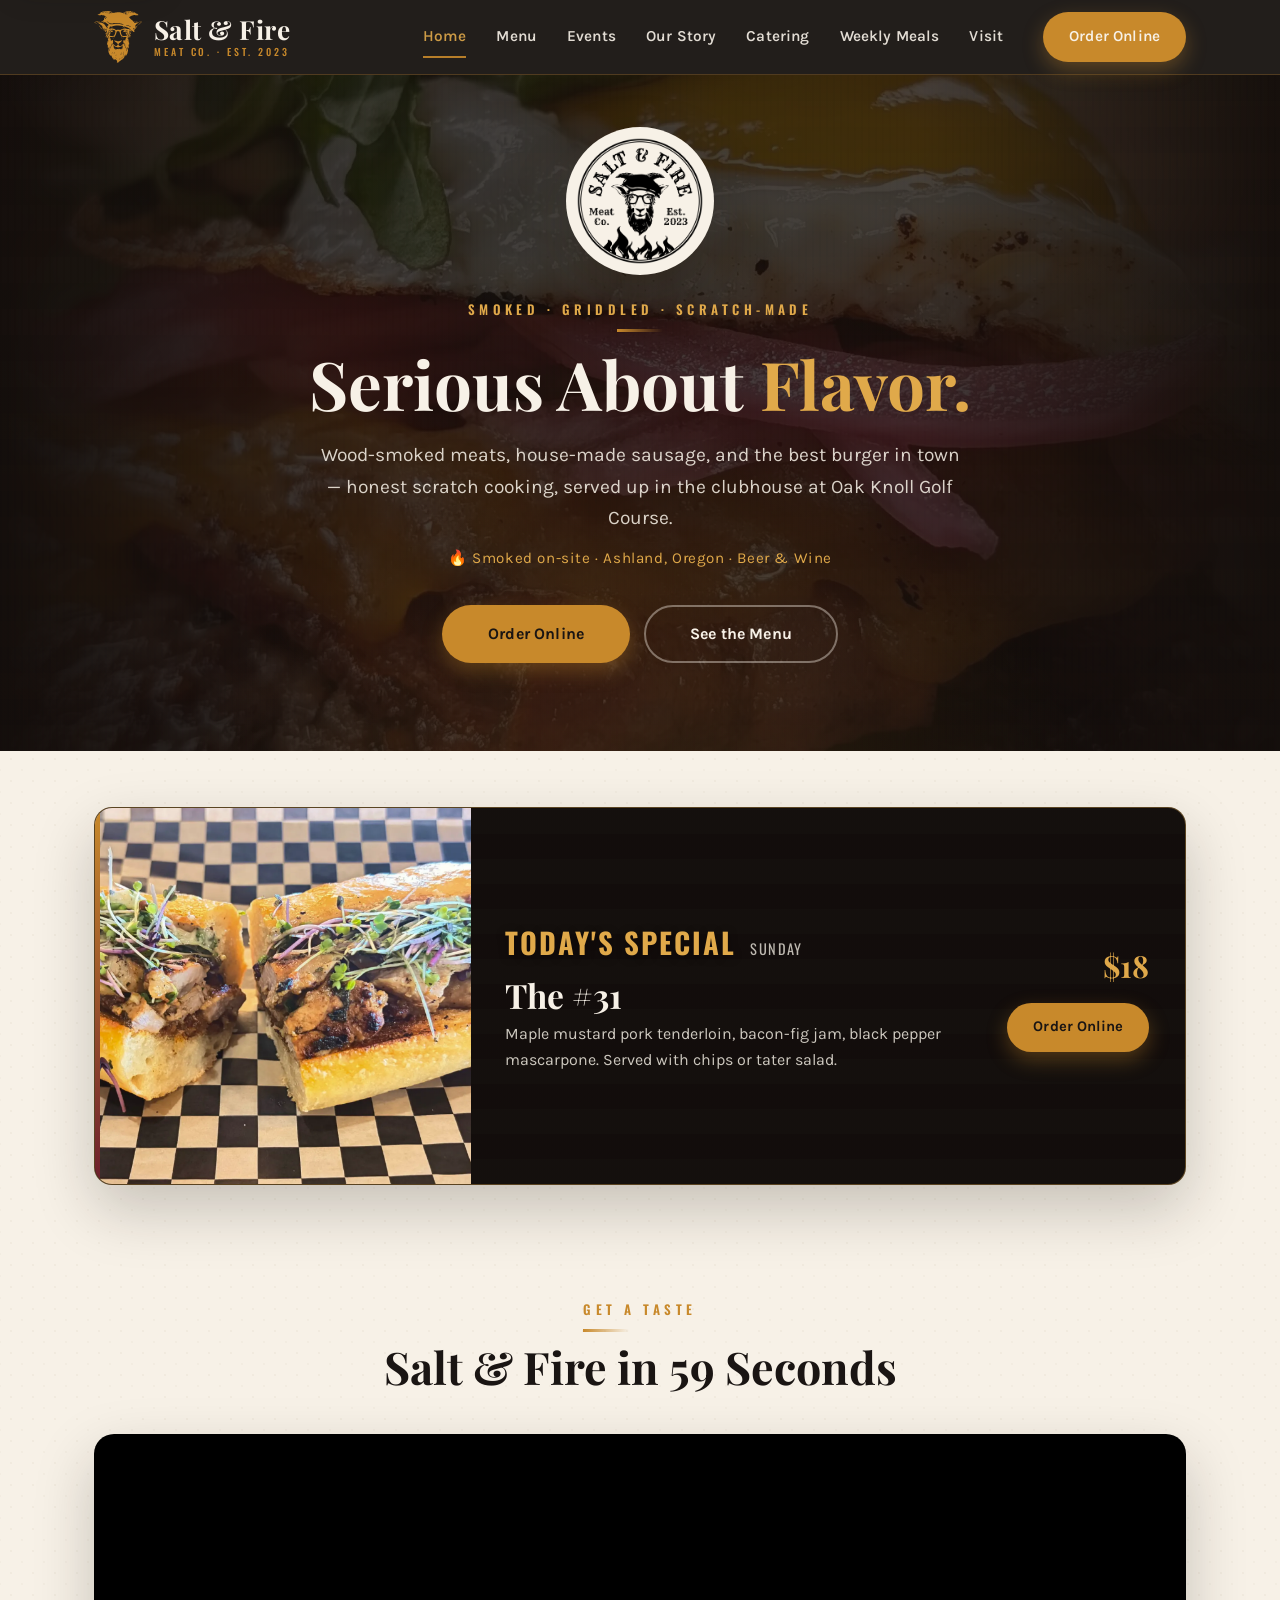
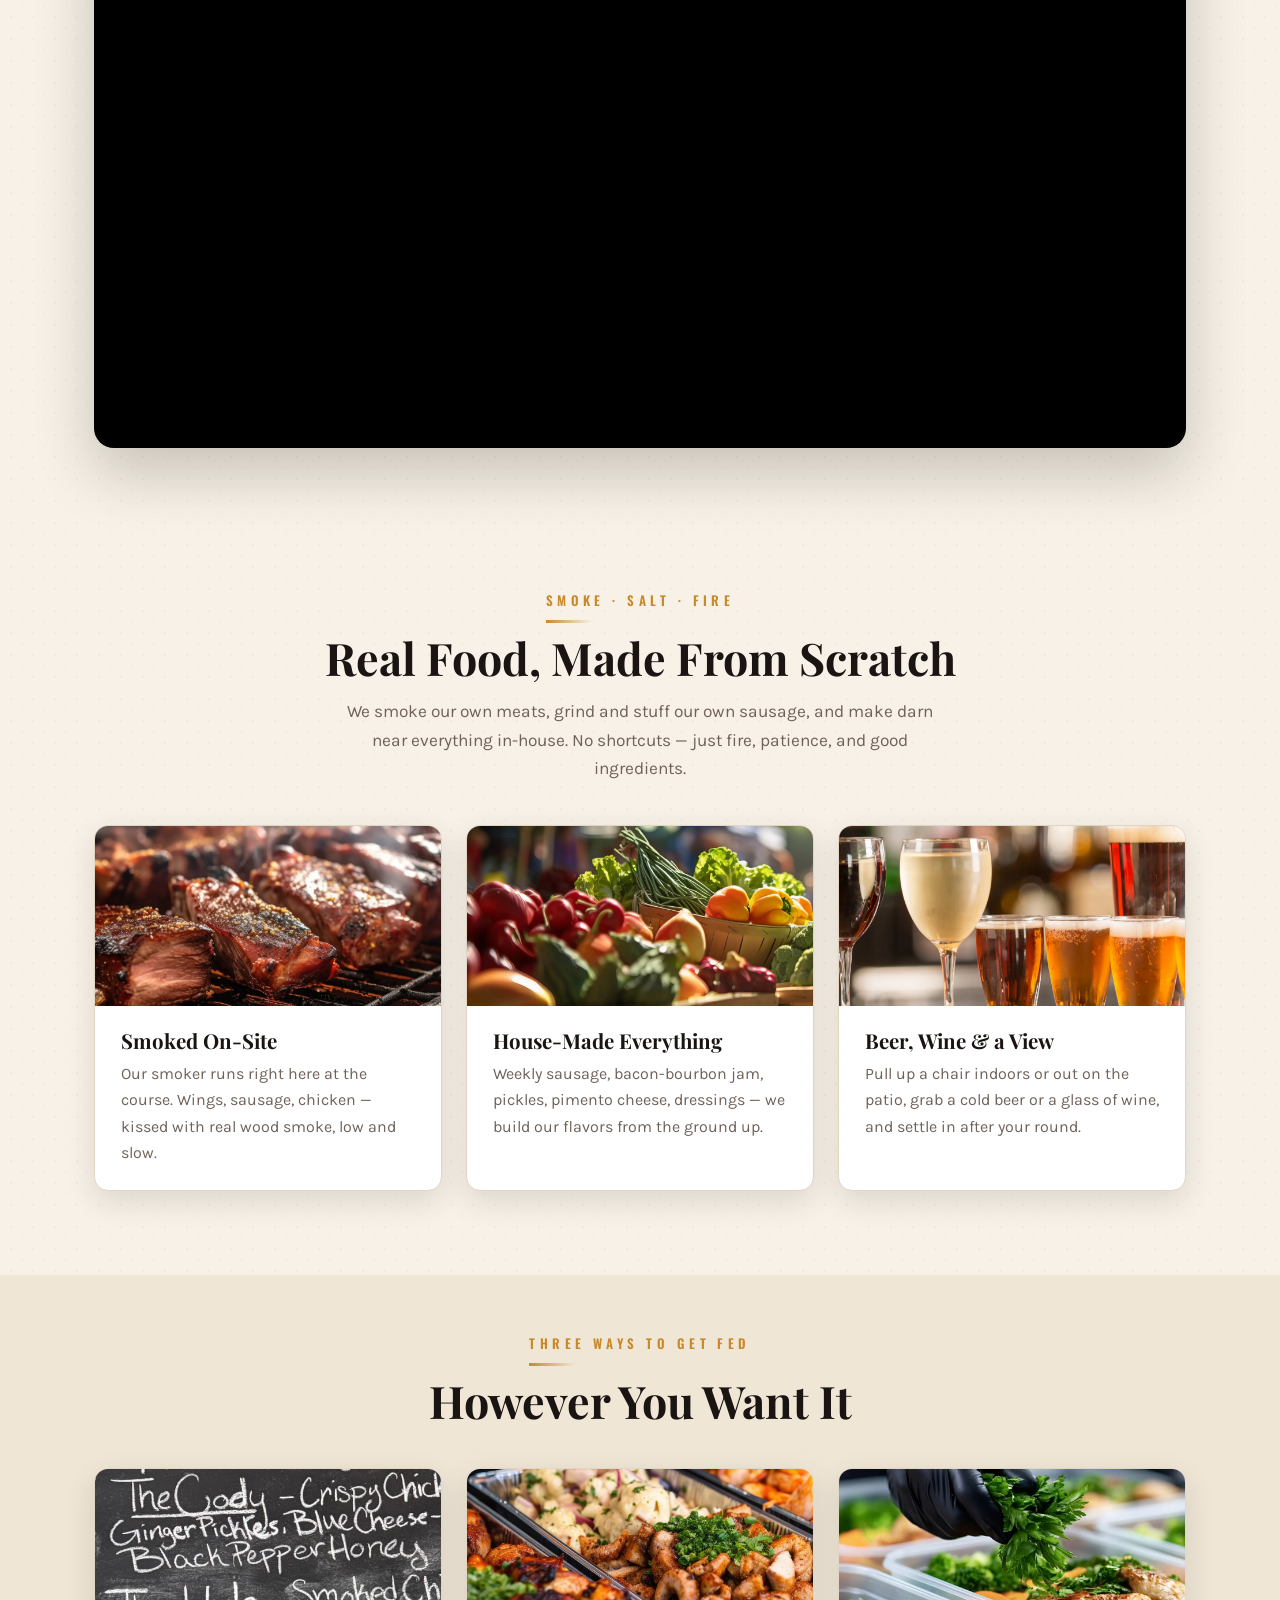
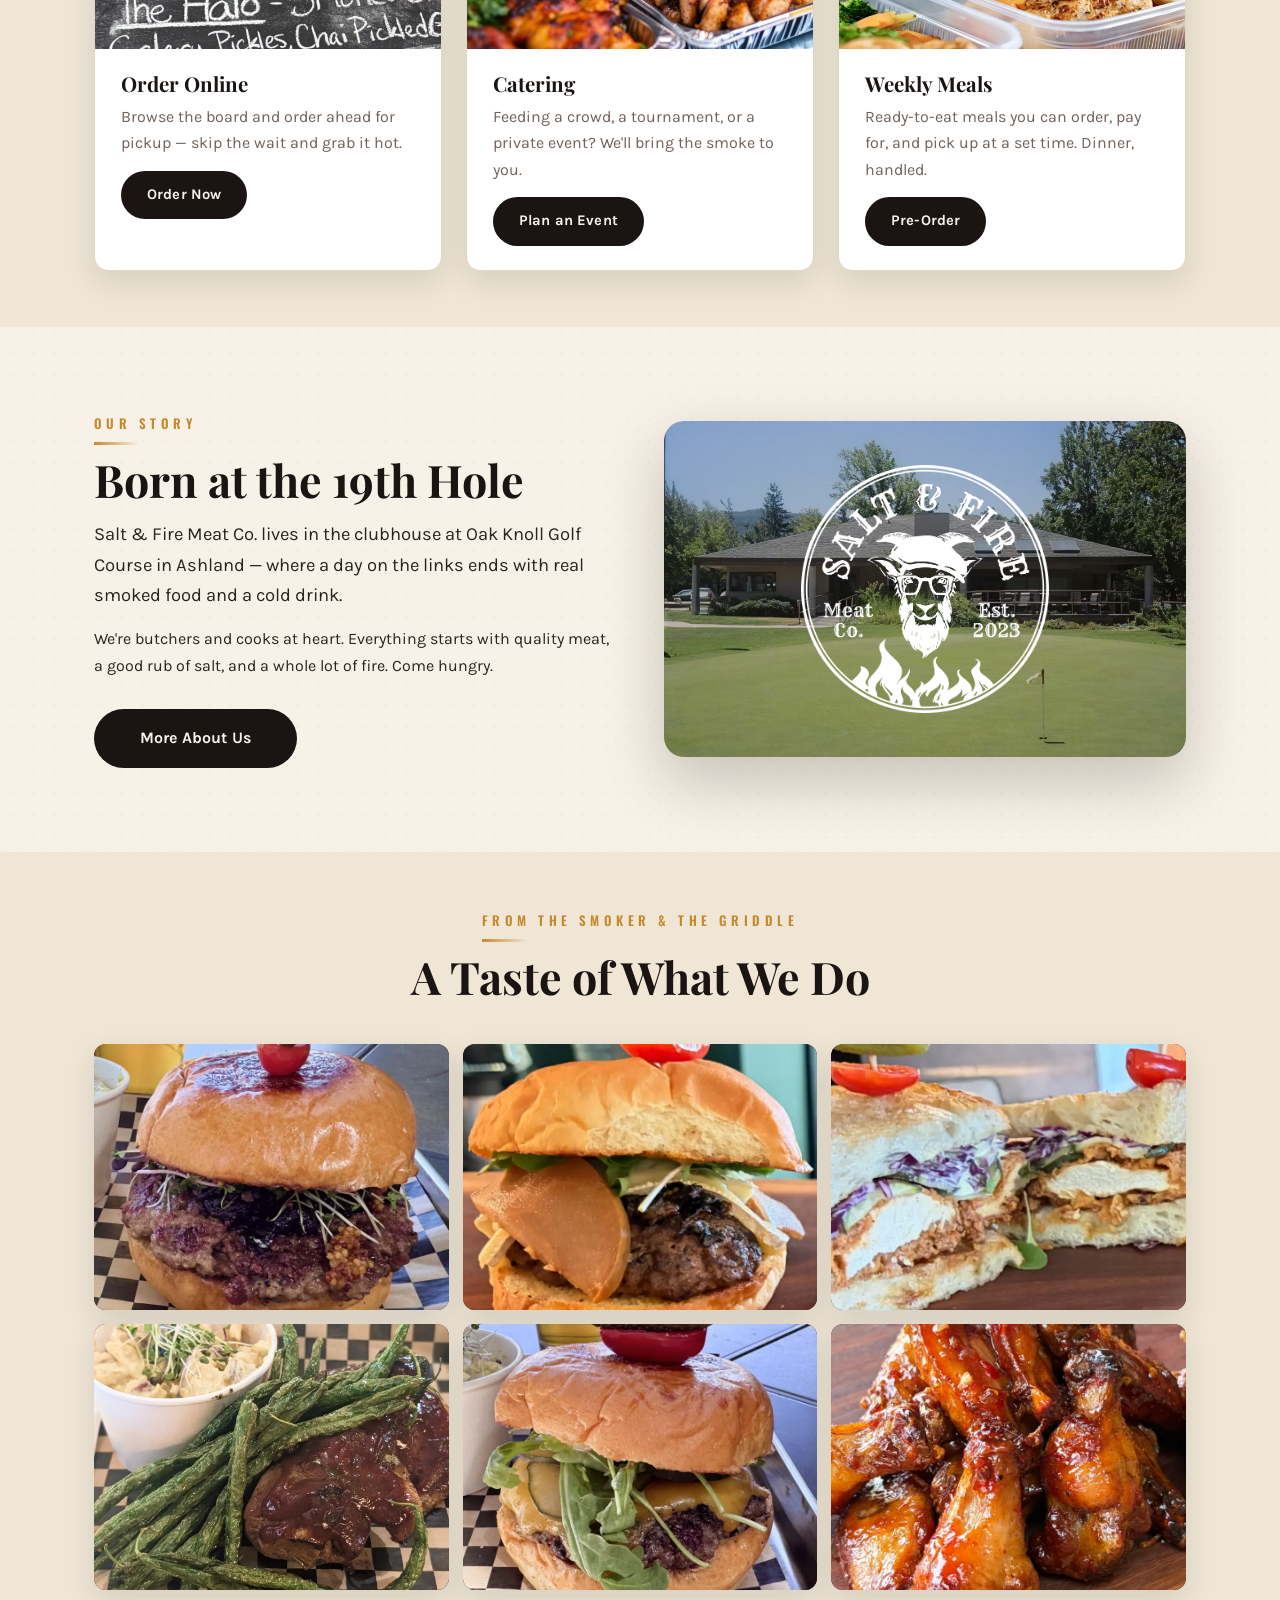
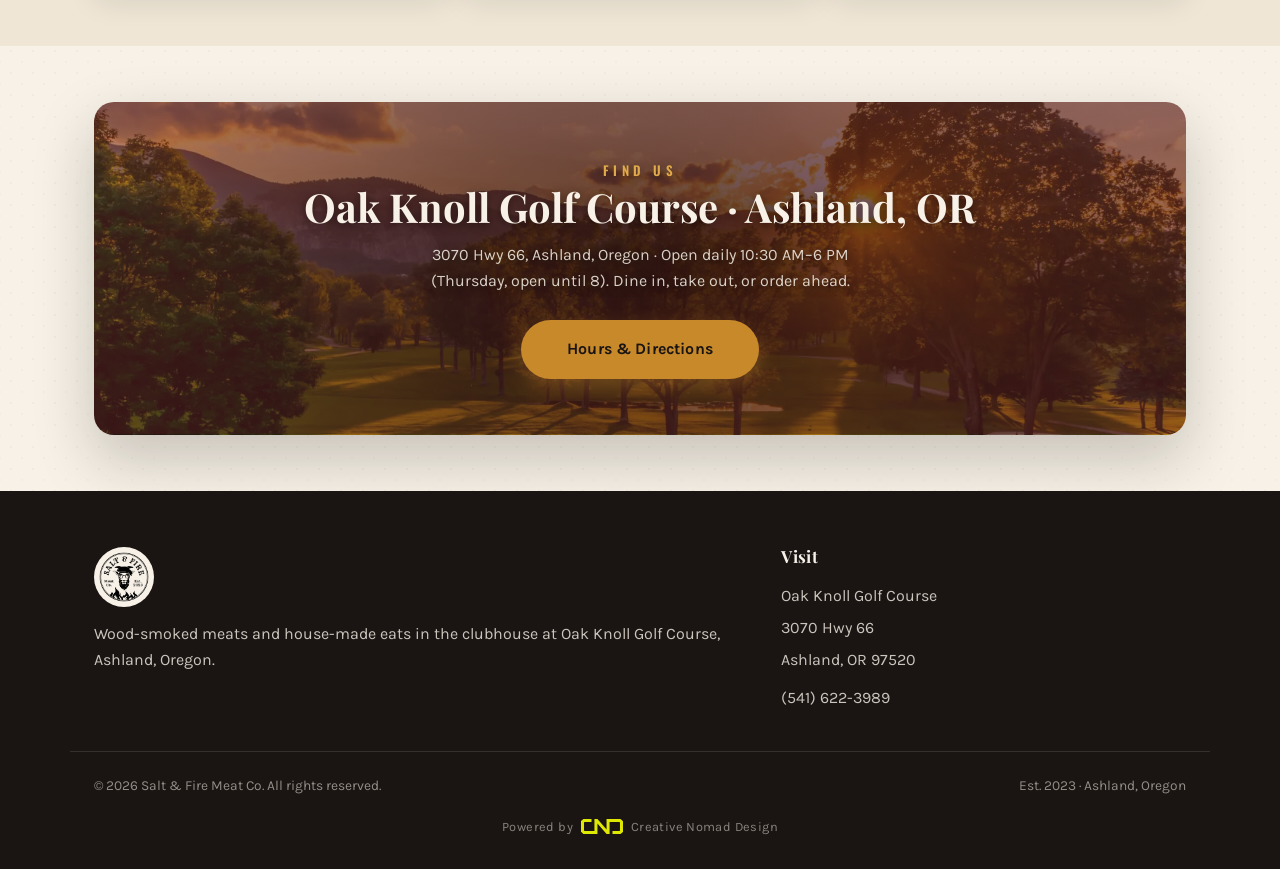
==== commit acb4016b: "Weekly special: The #31; make special photos lightbox-clickable" ====
--- a/index.html
+++ b/index.html
@@ -21,7 +21,7 @@
   <link rel="preconnect" href="https://fonts.googleapis.com" />
   <link rel="preconnect" href="https://fonts.gstatic.com" crossorigin />
   <link href="https://fonts.googleapis.com/css2?family=Playfair+Display:wght@400;600;700;800&family=Oswald:wght@400;500;600&family=Karla:wght@300;400;500;600;700&display=swap" rel="stylesheet" />
-  <link rel="stylesheet" href="css/styles.css?v=37" />
+  <link rel="stylesheet" href="css/styles.css?v=38" />
   <script type="application/ld+json">
 {
   "@context": "https://schema.org",
@@ -295,6 +295,6 @@
     </div>
   </footer>
 
-  <script src="js/main.js?v=23"></script>
+  <script src="js/main.js?v=24"></script>
 </body>
 </html>
--- a/css/styles.css
+++ b/css/styles.css
@@ -411,8 +411,8 @@
   transition: background .15s ease;
 }
 .lightbox__close:hover { background: rgba(247,241,231,.26); }
-.gallery__item img, .menu-item__photo img { cursor: zoom-in; }
-.gallery__item img.is-fallback, .menu-item__photo img.is-fallback { cursor: default; }
+.gallery__item img, .menu-item__photo img, .special-board__photo img, #weekly-special-photo { cursor: zoom-in; }
+.gallery__item img.is-fallback, .menu-item__photo img.is-fallback, #weekly-special-photo.is-fallback { cursor: default; }
 
 /* ---------- Today's Special board ---------- */
 /* Never render until JS has populated it (guards against stale/half-loaded JS) */
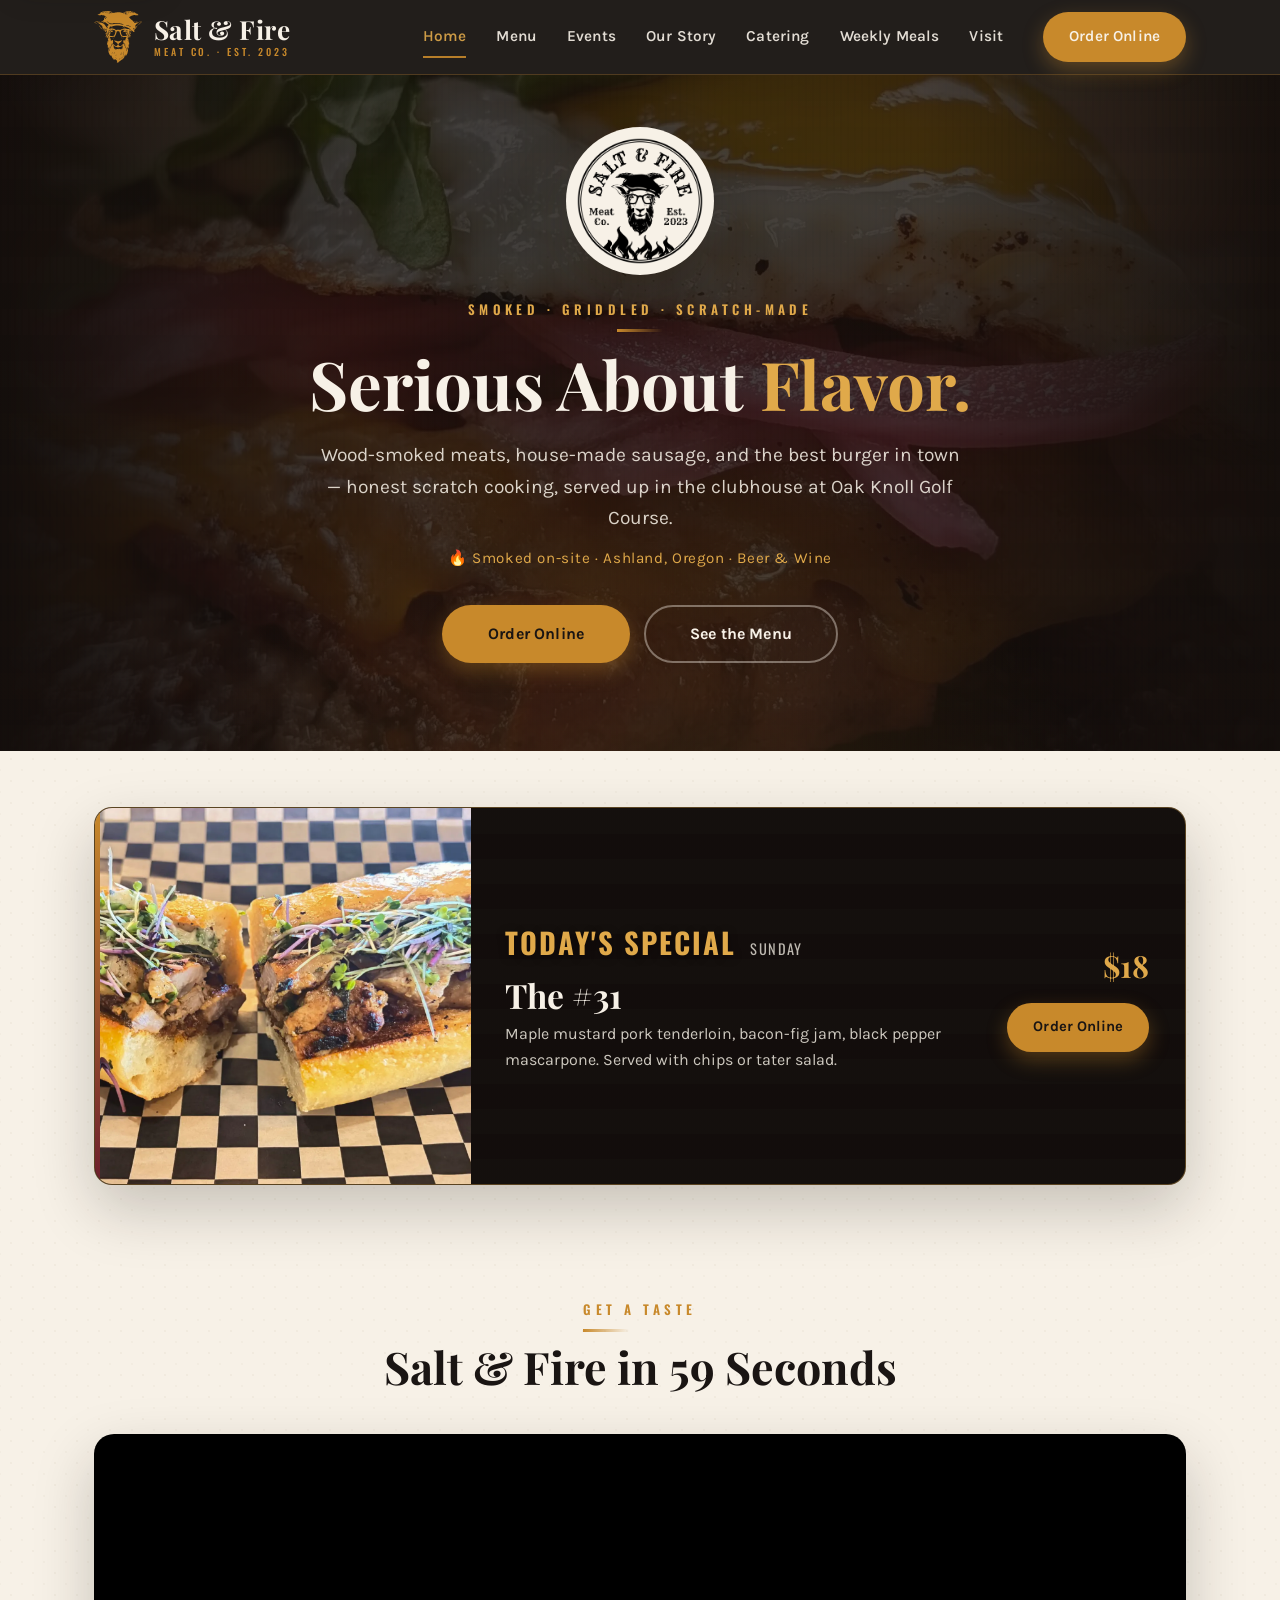
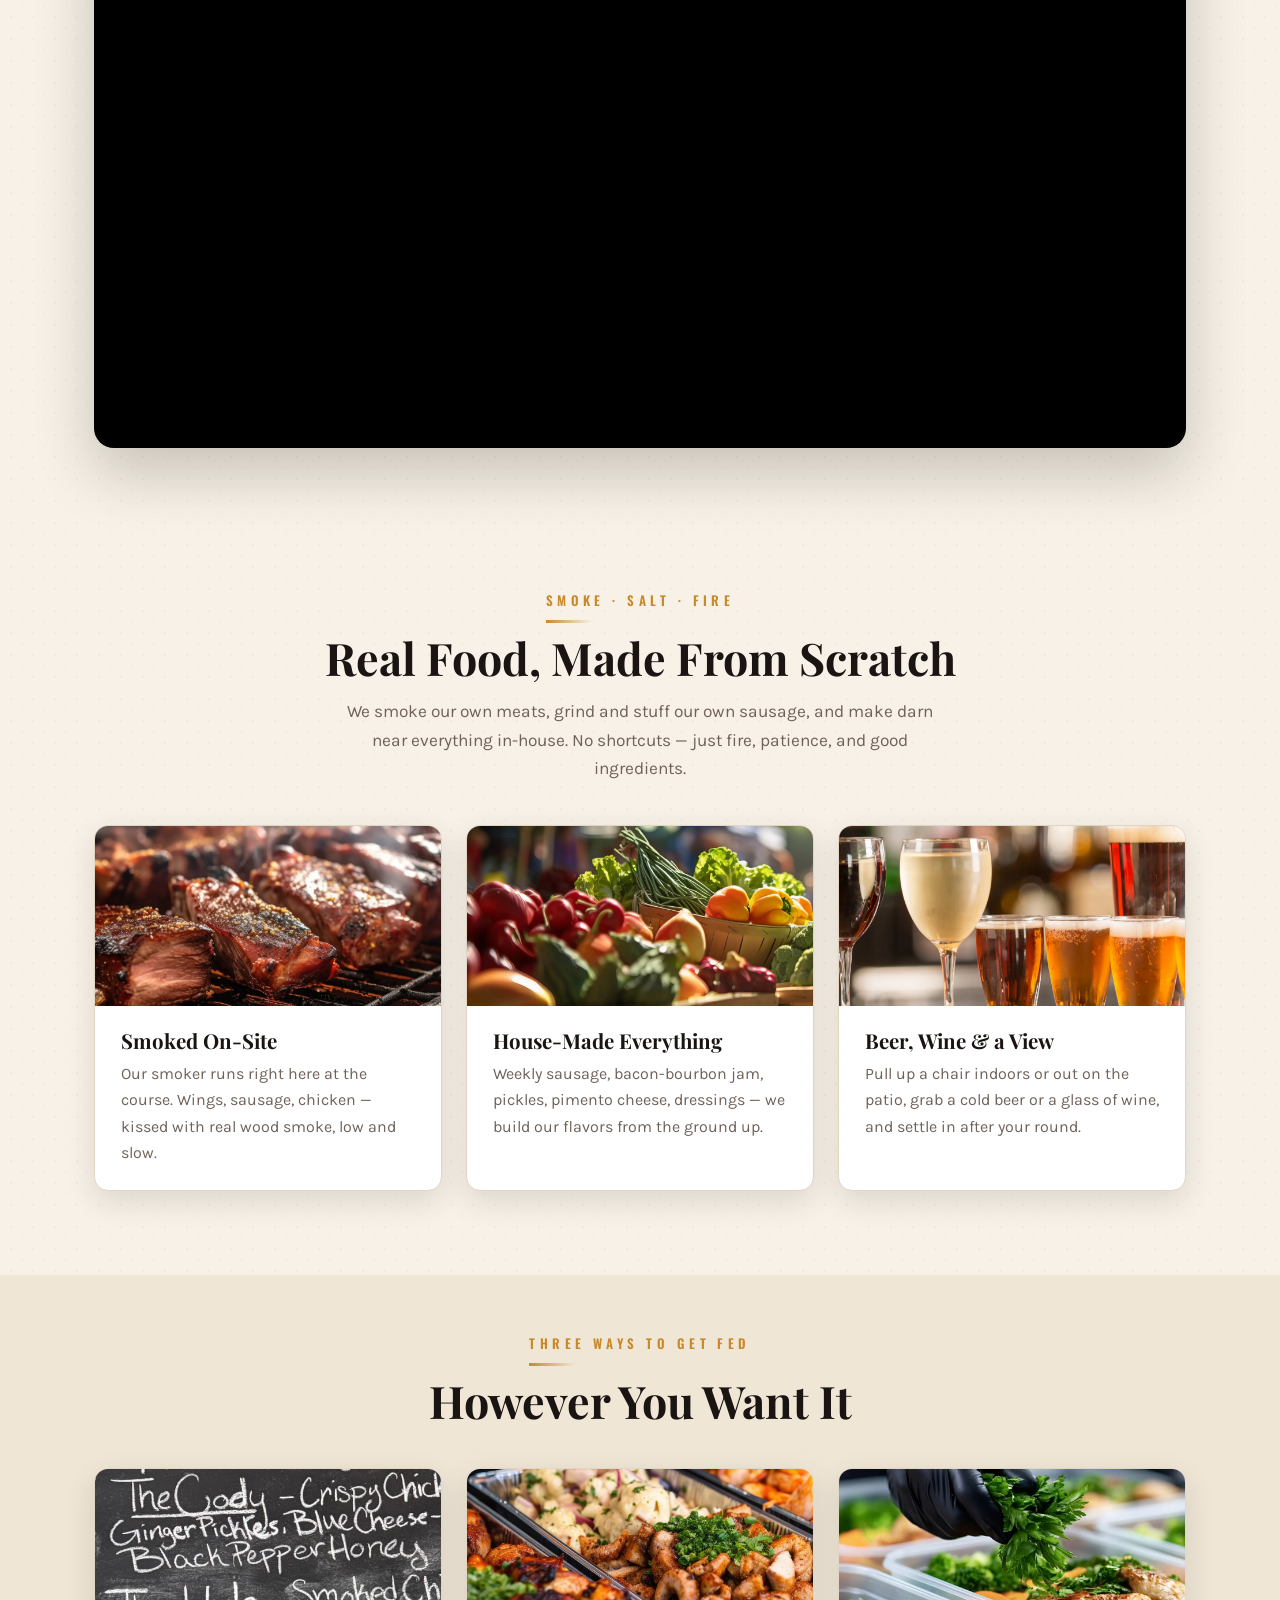
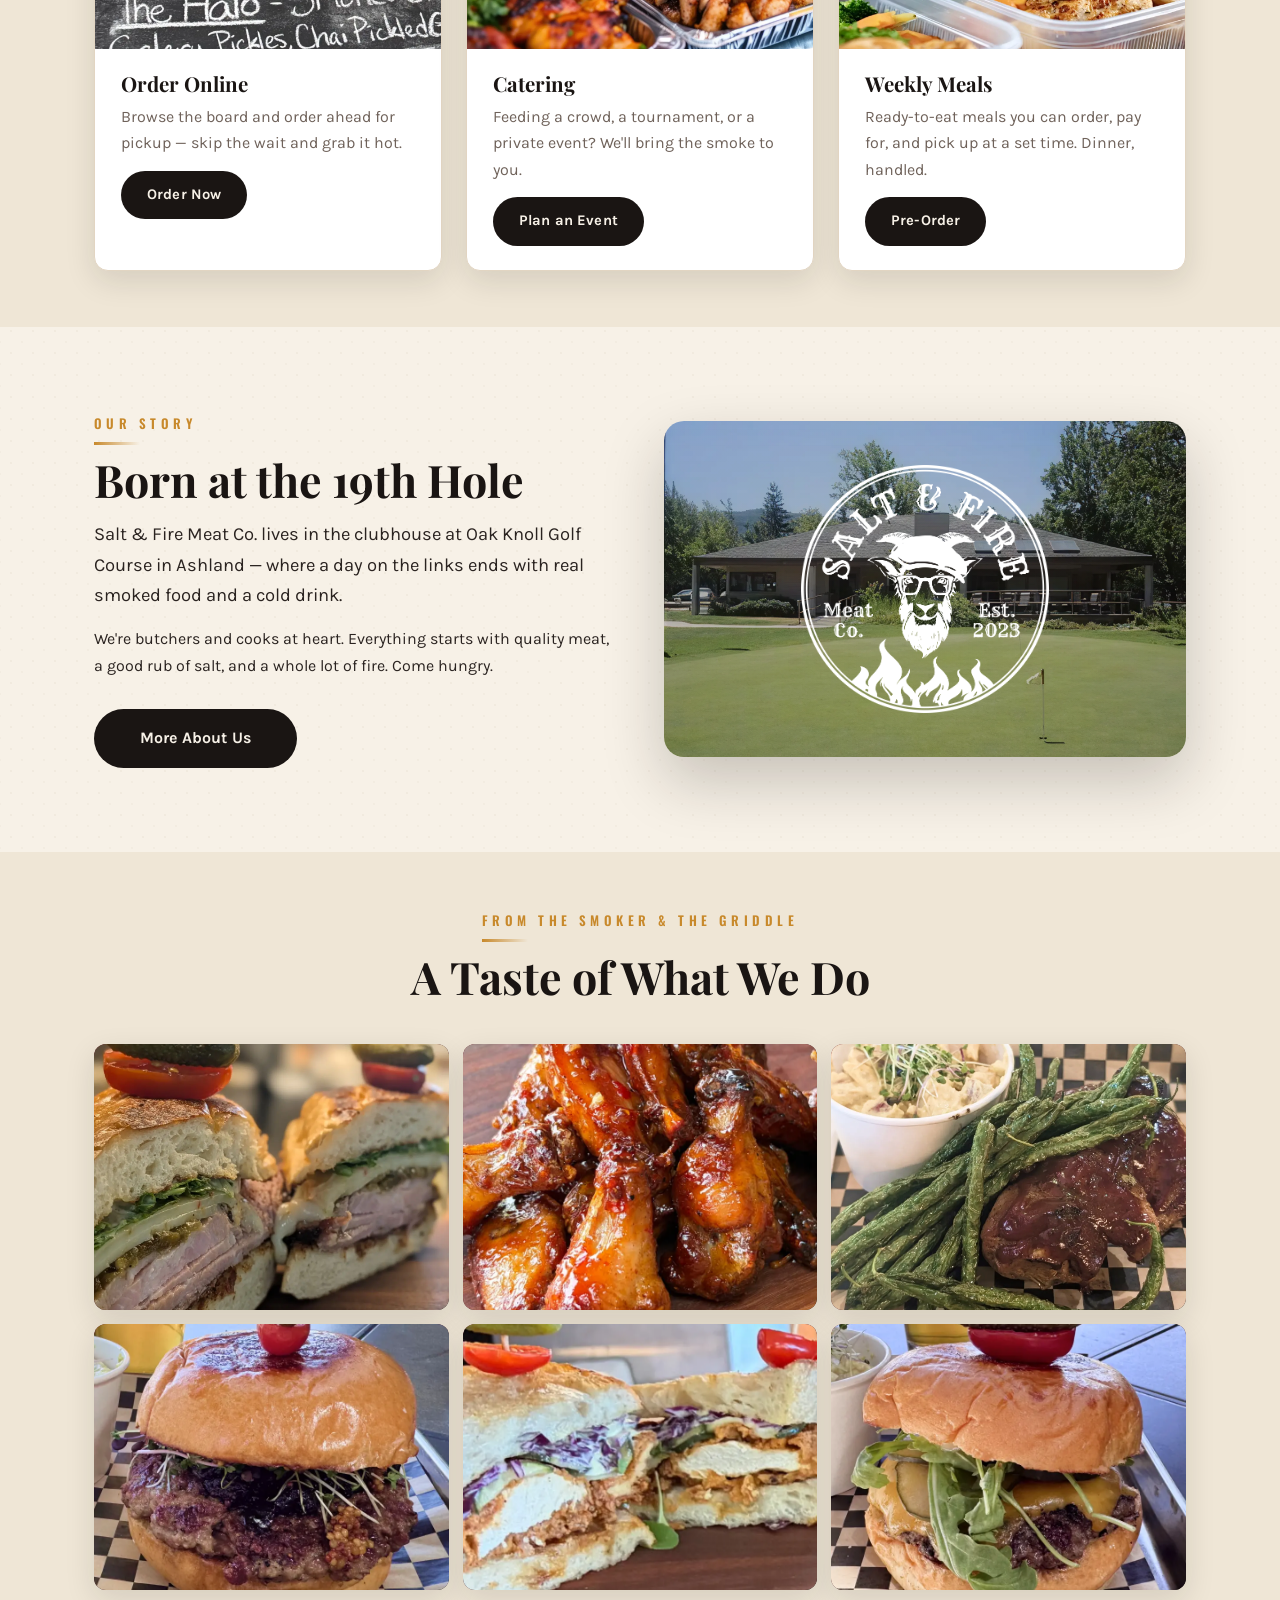
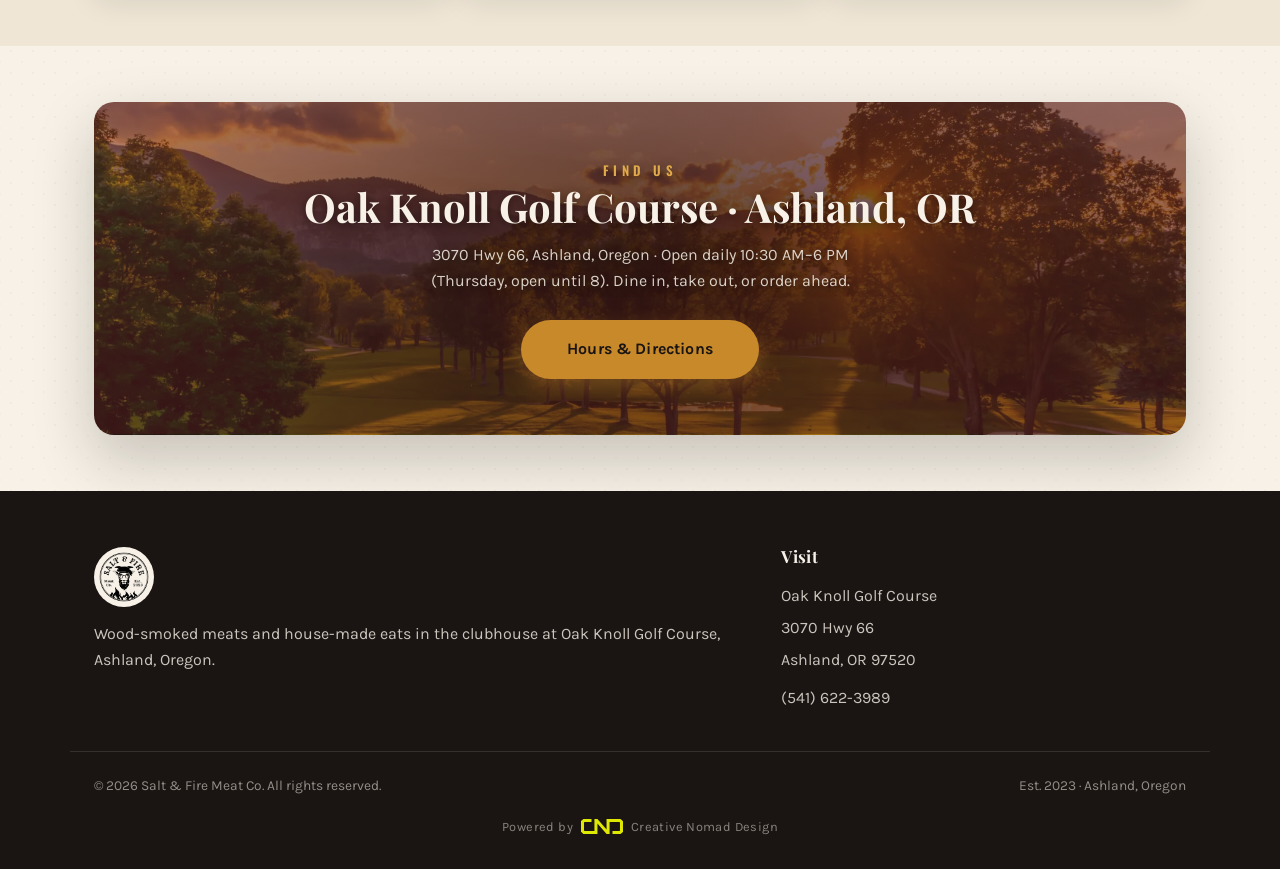
==== commit e8cf5a6c: "Menu: Summer 2026 print rebuild + drinks section" ====
--- a/index.html
+++ b/index.html
@@ -21,7 +21,7 @@
   <link rel="preconnect" href="https://fonts.googleapis.com" />
   <link rel="preconnect" href="https://fonts.gstatic.com" crossorigin />
   <link href="https://fonts.googleapis.com/css2?family=Playfair+Display:wght@400;600;700;800&family=Oswald:wght@400;500;600&family=Karla:wght@300;400;500;600;700&display=swap" rel="stylesheet" />
-  <link rel="stylesheet" href="css/styles.css?v=38" />
+  <link rel="stylesheet" href="css/styles.css?v=39" />
   <script type="application/ld+json">
 {
   "@context": "https://schema.org",
--- a/css/styles.css
+++ b/css/styles.css
@@ -314,6 +314,40 @@
   padding: 2px 9px; border-radius: 999px; margin-left: 10px; vertical-align: middle;
 }
 .menu-note { font-size: .9rem; color: var(--muted); font-style: italic; }
+
+/* ---------- Drinks ---------- */
+.menu-divider { display: flex; align-items: center; gap: 18px; margin: 58px 0 46px; }
+.menu-divider::before, .menu-divider::after { content: ""; flex: 1; height: 2px; background: linear-gradient(90deg, transparent, var(--ember)); }
+.menu-divider::after { background: linear-gradient(90deg, var(--ember), transparent); }
+.menu-divider span {
+  font-family: var(--font-sign); font-weight: 600; text-transform: uppercase;
+  letter-spacing: .18em; font-size: 1.35rem; color: var(--ember); white-space: nowrap;
+}
+.drink-list { display: grid; grid-template-columns: 1fr 1fr; gap: 0 48px; }
+.drink-item {
+  display: grid; grid-template-columns: 1fr auto; gap: 3px 18px;
+  align-items: baseline; align-content: start; padding: 15px 0; border-bottom: 1px dashed var(--line);
+}
+.drink-item__name { font-family: var(--font-display); font-size: 1.1rem; font-weight: 700; color: var(--charcoal); }
+.drink-item__price { font-family: var(--font-display); font-size: 1.1rem; font-weight: 700; color: var(--burgundy); white-space: nowrap; }
+.drink-item__price i { font-style: normal; font-size: .68em; font-weight: 500; color: var(--muted); letter-spacing: .04em; }
+.drink-item__desc { grid-column: 1 / -1; color: var(--muted); font-size: .94rem; }
+.drink-row { display: flex; align-items: baseline; gap: 20px; padding: 16px 0; border-bottom: 1px dashed var(--line); flex-wrap: wrap; }
+.drink-row__label {
+  font-family: var(--font-sign); font-weight: 600; text-transform: uppercase; letter-spacing: .1em;
+  font-size: .95rem; color: var(--burgundy); white-space: nowrap; min-width: 92px;
+}
+.drink-tags { list-style: none; margin: 0; padding: 0; display: flex; flex-wrap: wrap; gap: 8px; }
+.drink-tags li {
+  font-size: .88rem; color: var(--charcoal); background: rgba(45,42,38,.04);
+  border: 1px solid var(--line); border-radius: 999px; padding: 5px 13px;
+}
+@media (max-width: 700px) {
+  .drink-list { grid-template-columns: 1fr; gap: 0; }
+  .menu-divider span { font-size: 1.15rem; letter-spacing: .14em; }
+  .drink-row { gap: 8px 16px; }
+  .drink-row__label { min-width: 0; width: 100%; }
+}
 
 /* ---------- Info / two-column ---------- */
 .split { display: grid; grid-template-columns: 1fr 1fr; gap: 48px; align-items: center; }
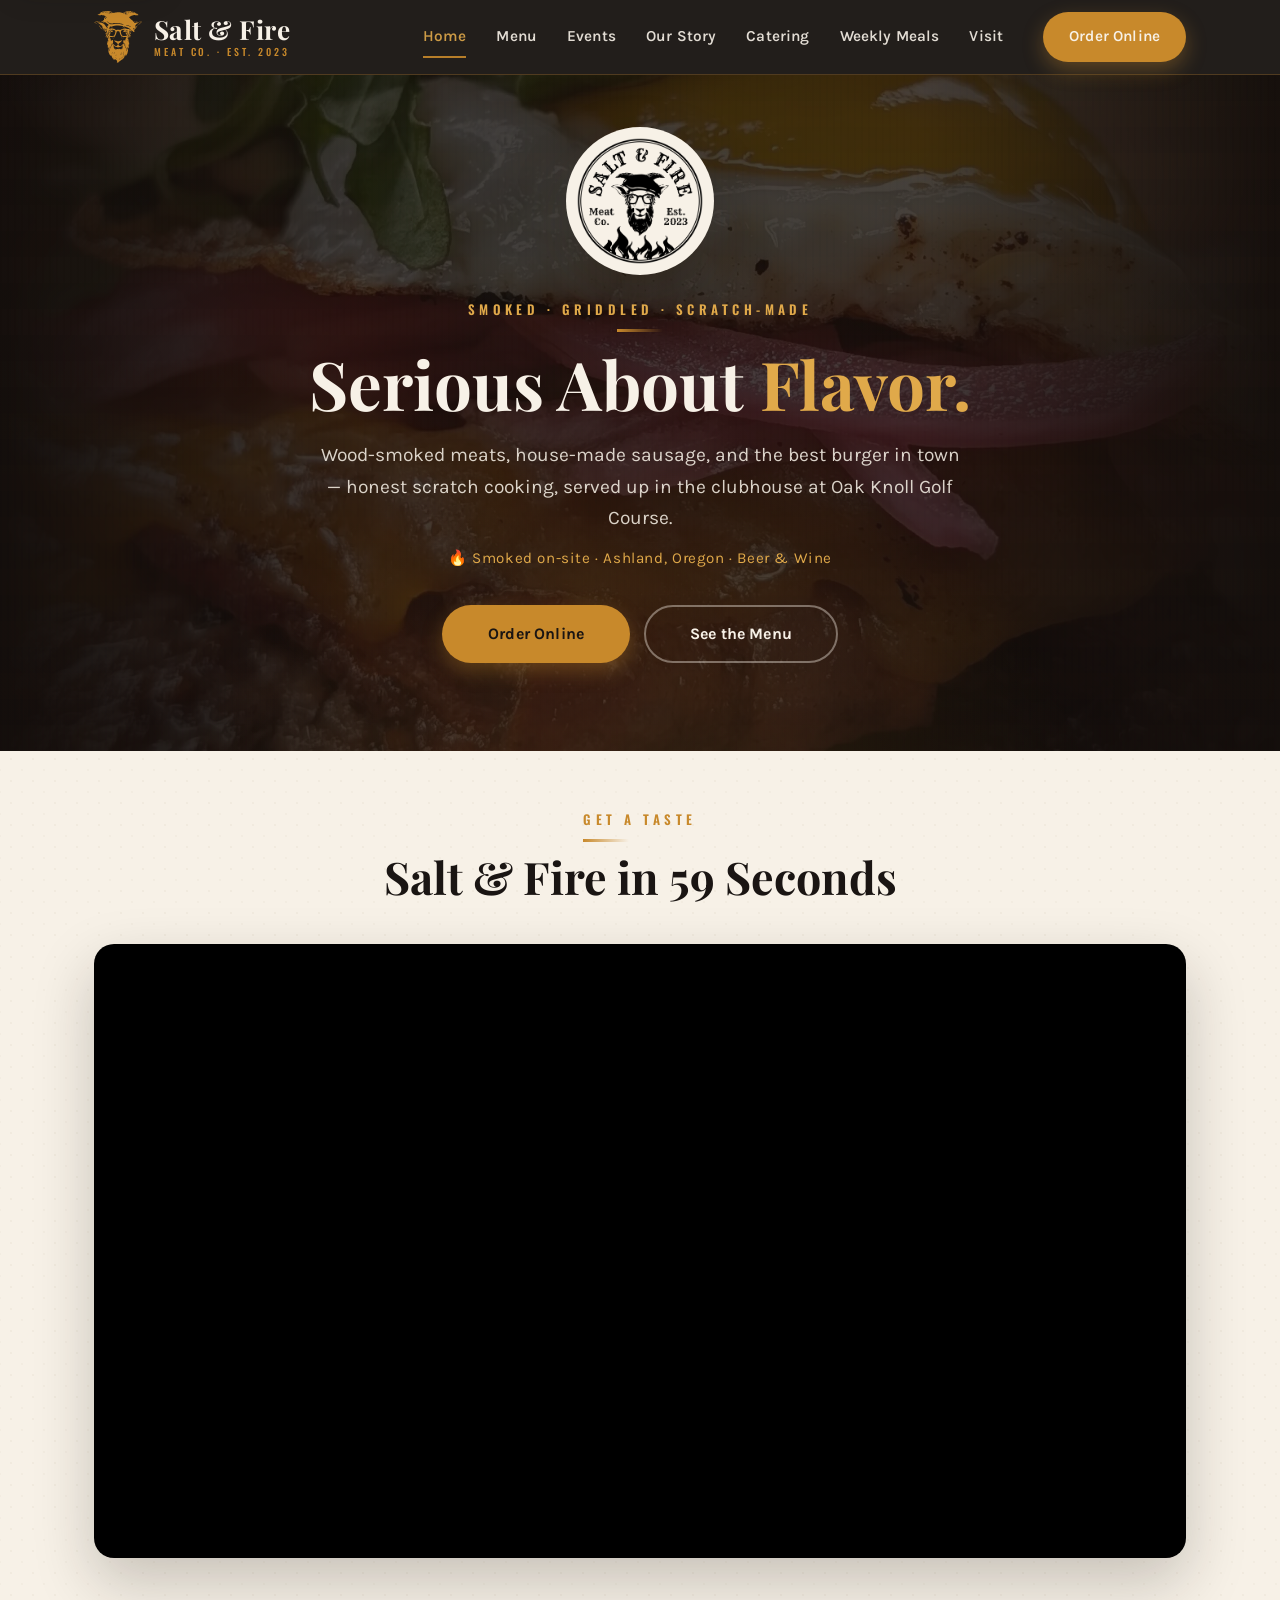
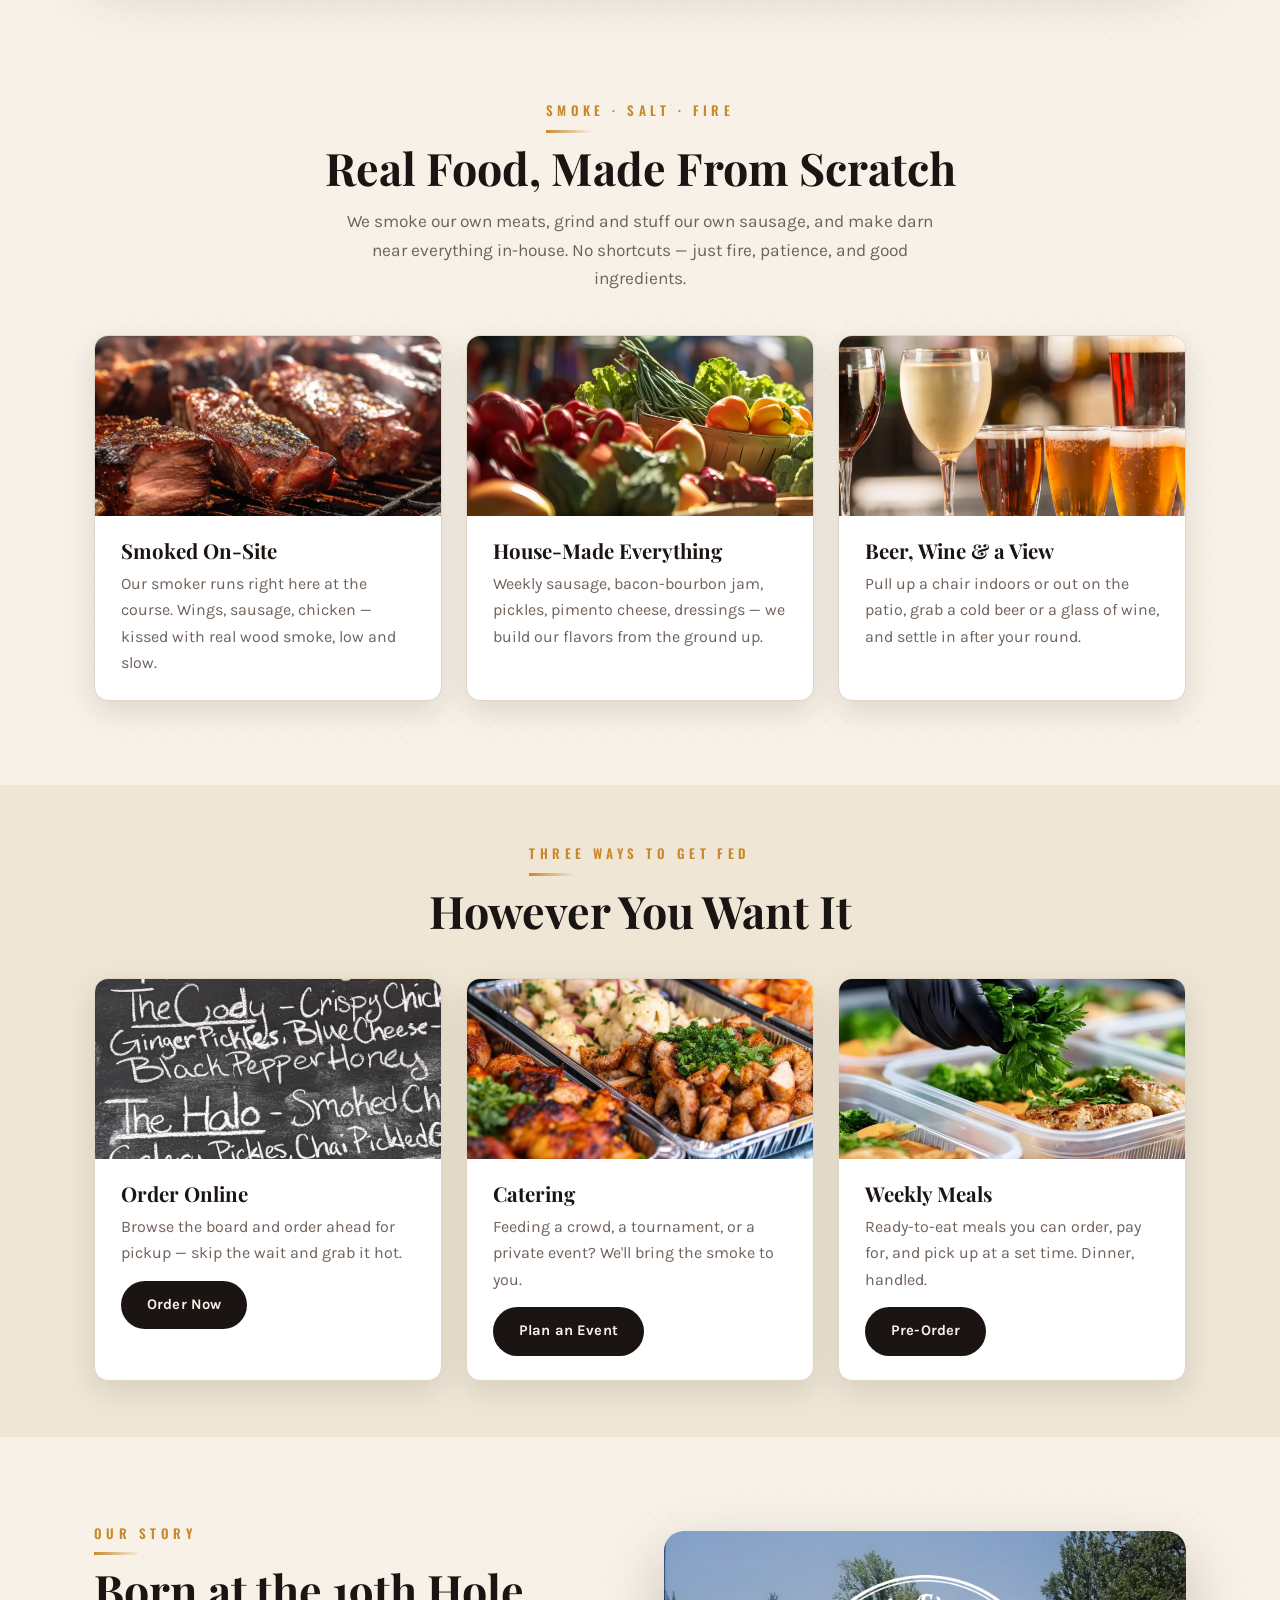
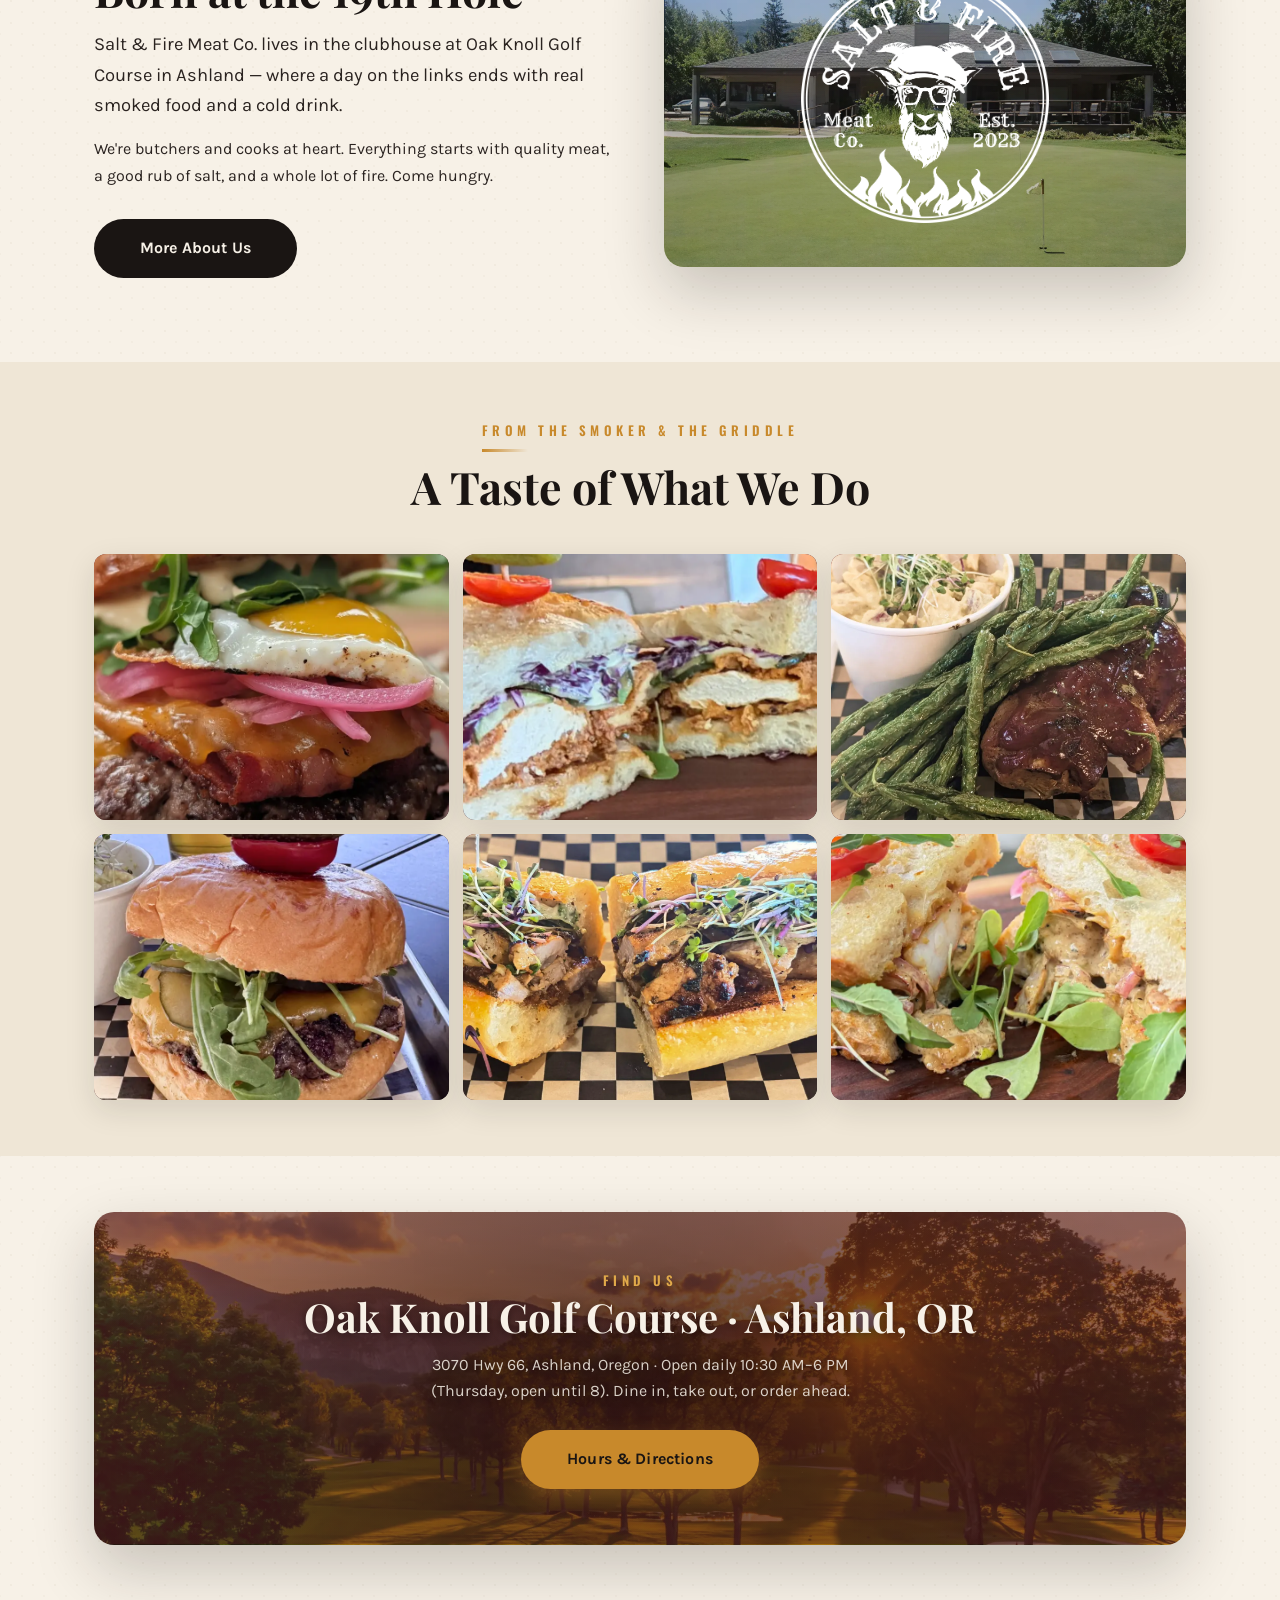
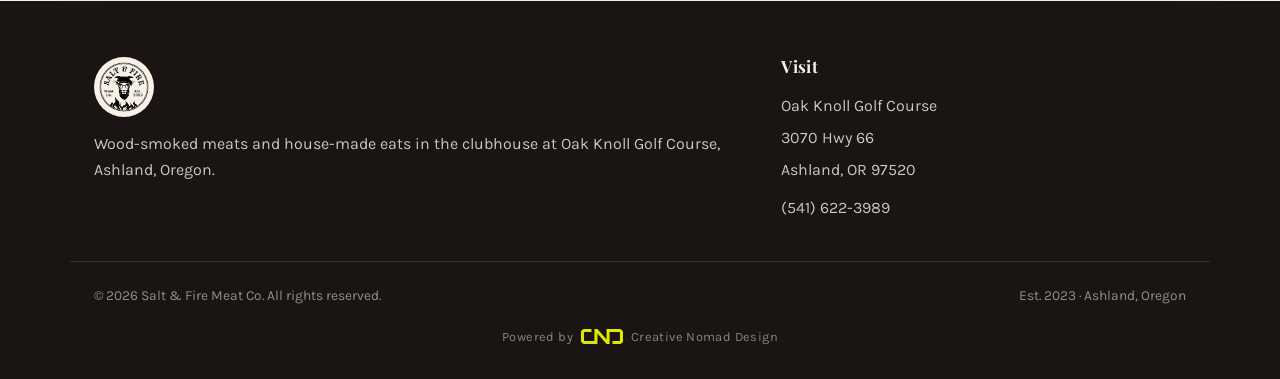
==== commit cd8c178c: "Specials off; gallery pool +special_05" ====
--- a/index.html
+++ b/index.html
@@ -295,6 +295,6 @@
     </div>
   </footer>
 
-  <script src="js/main.js?v=24"></script>
+  <script src="js/main.js?v=25"></script>
 </body>
 </html>
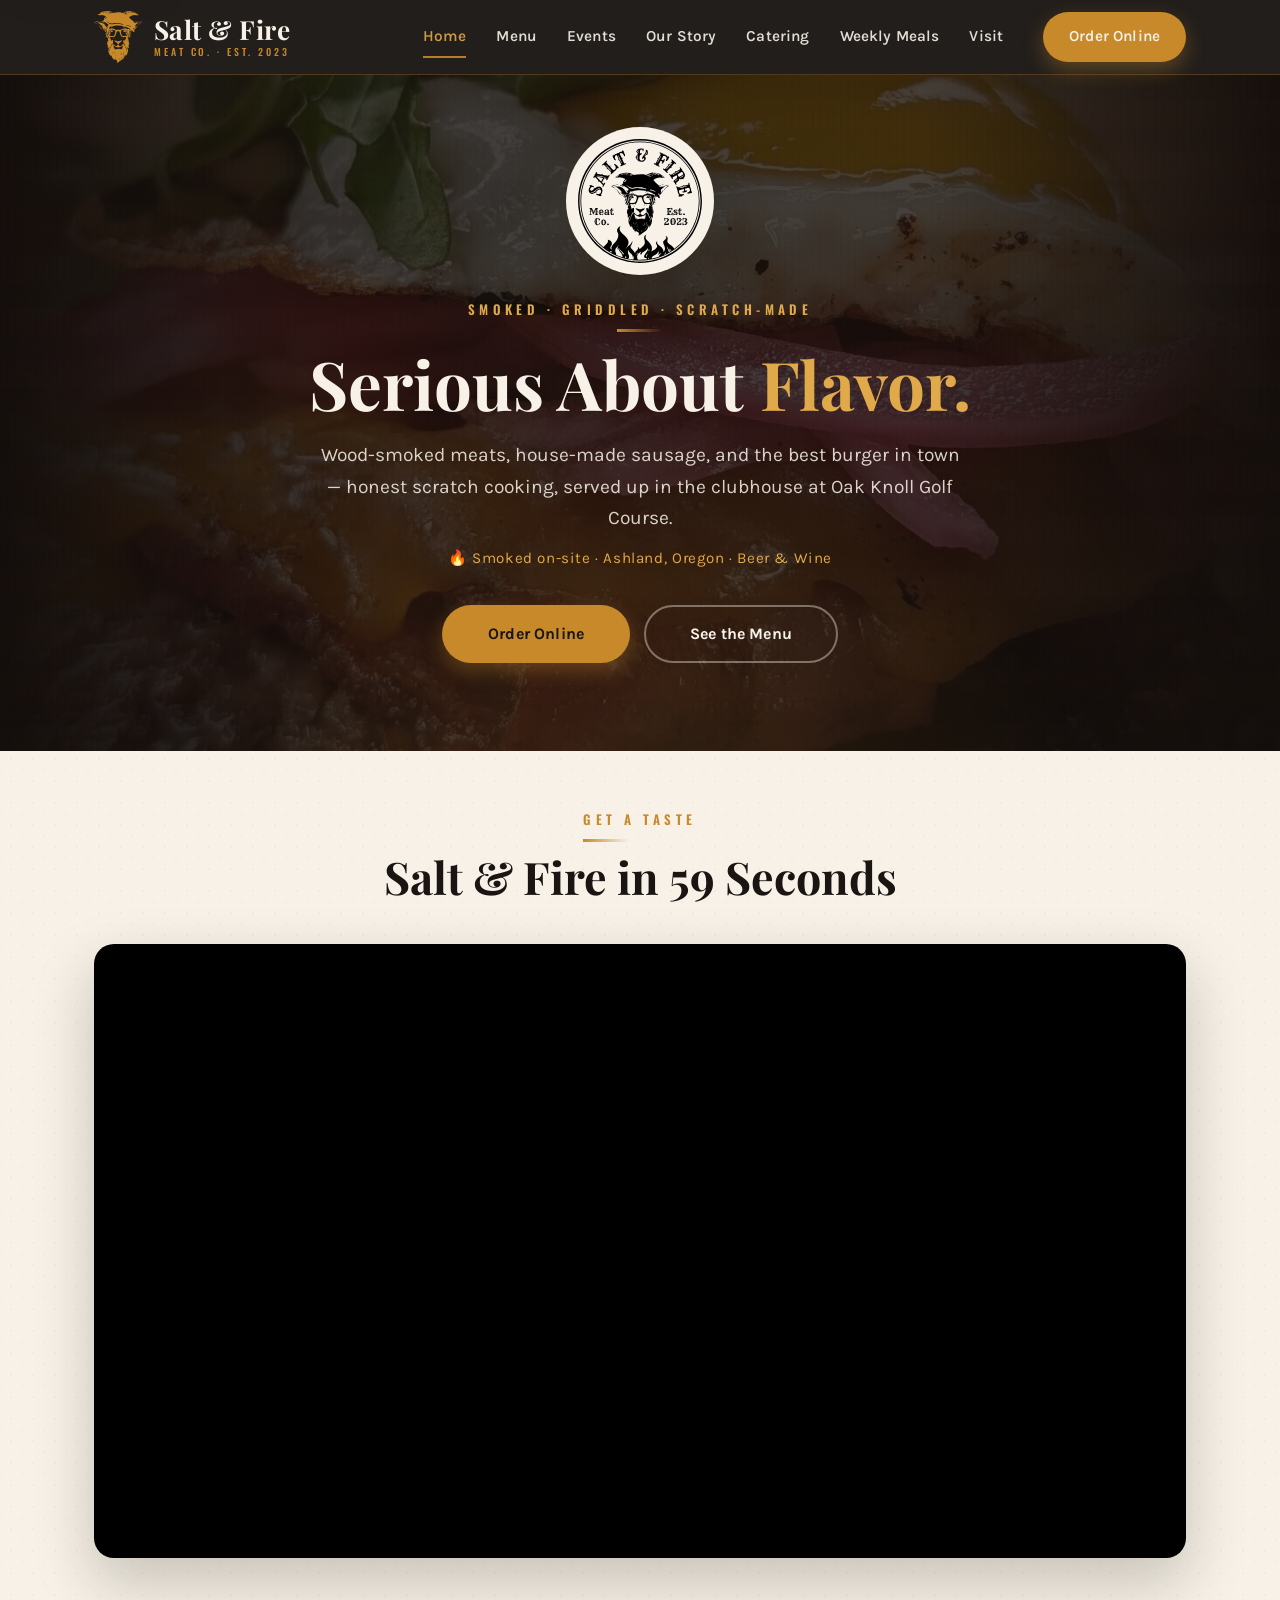
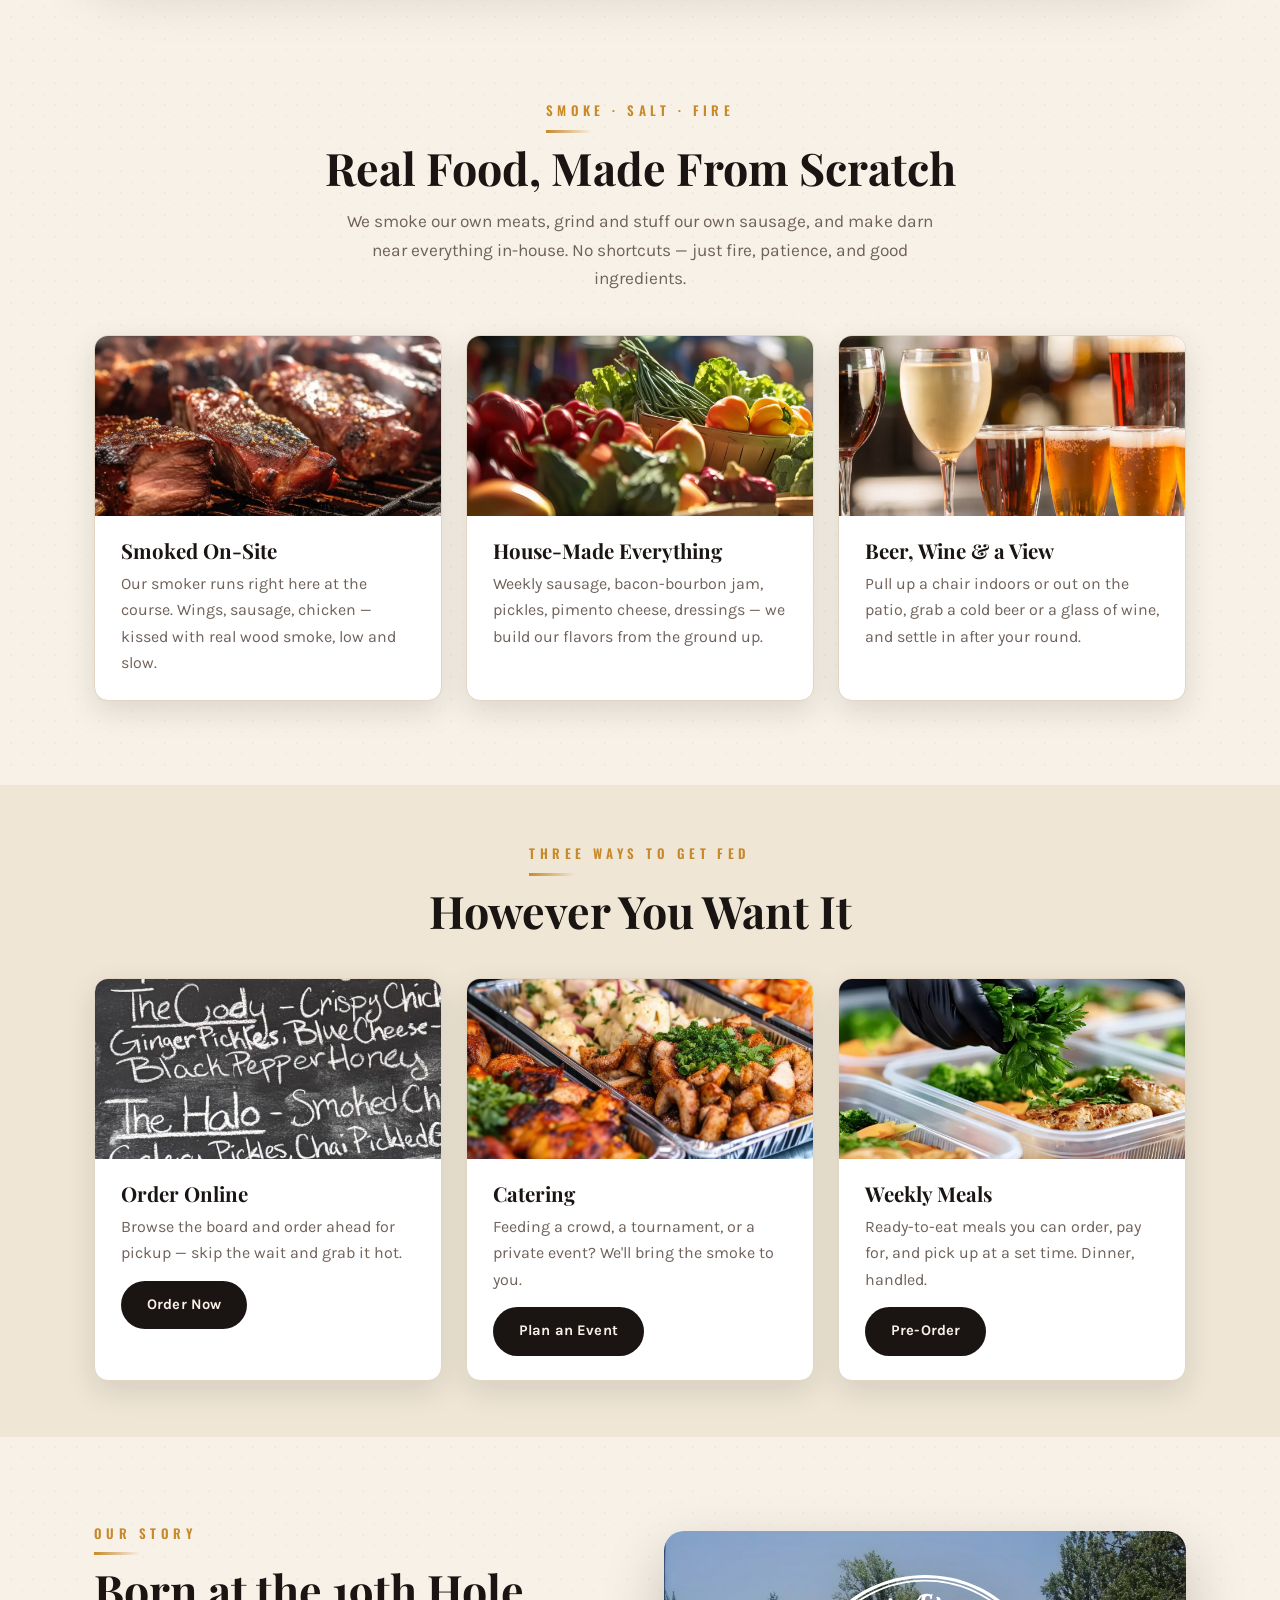
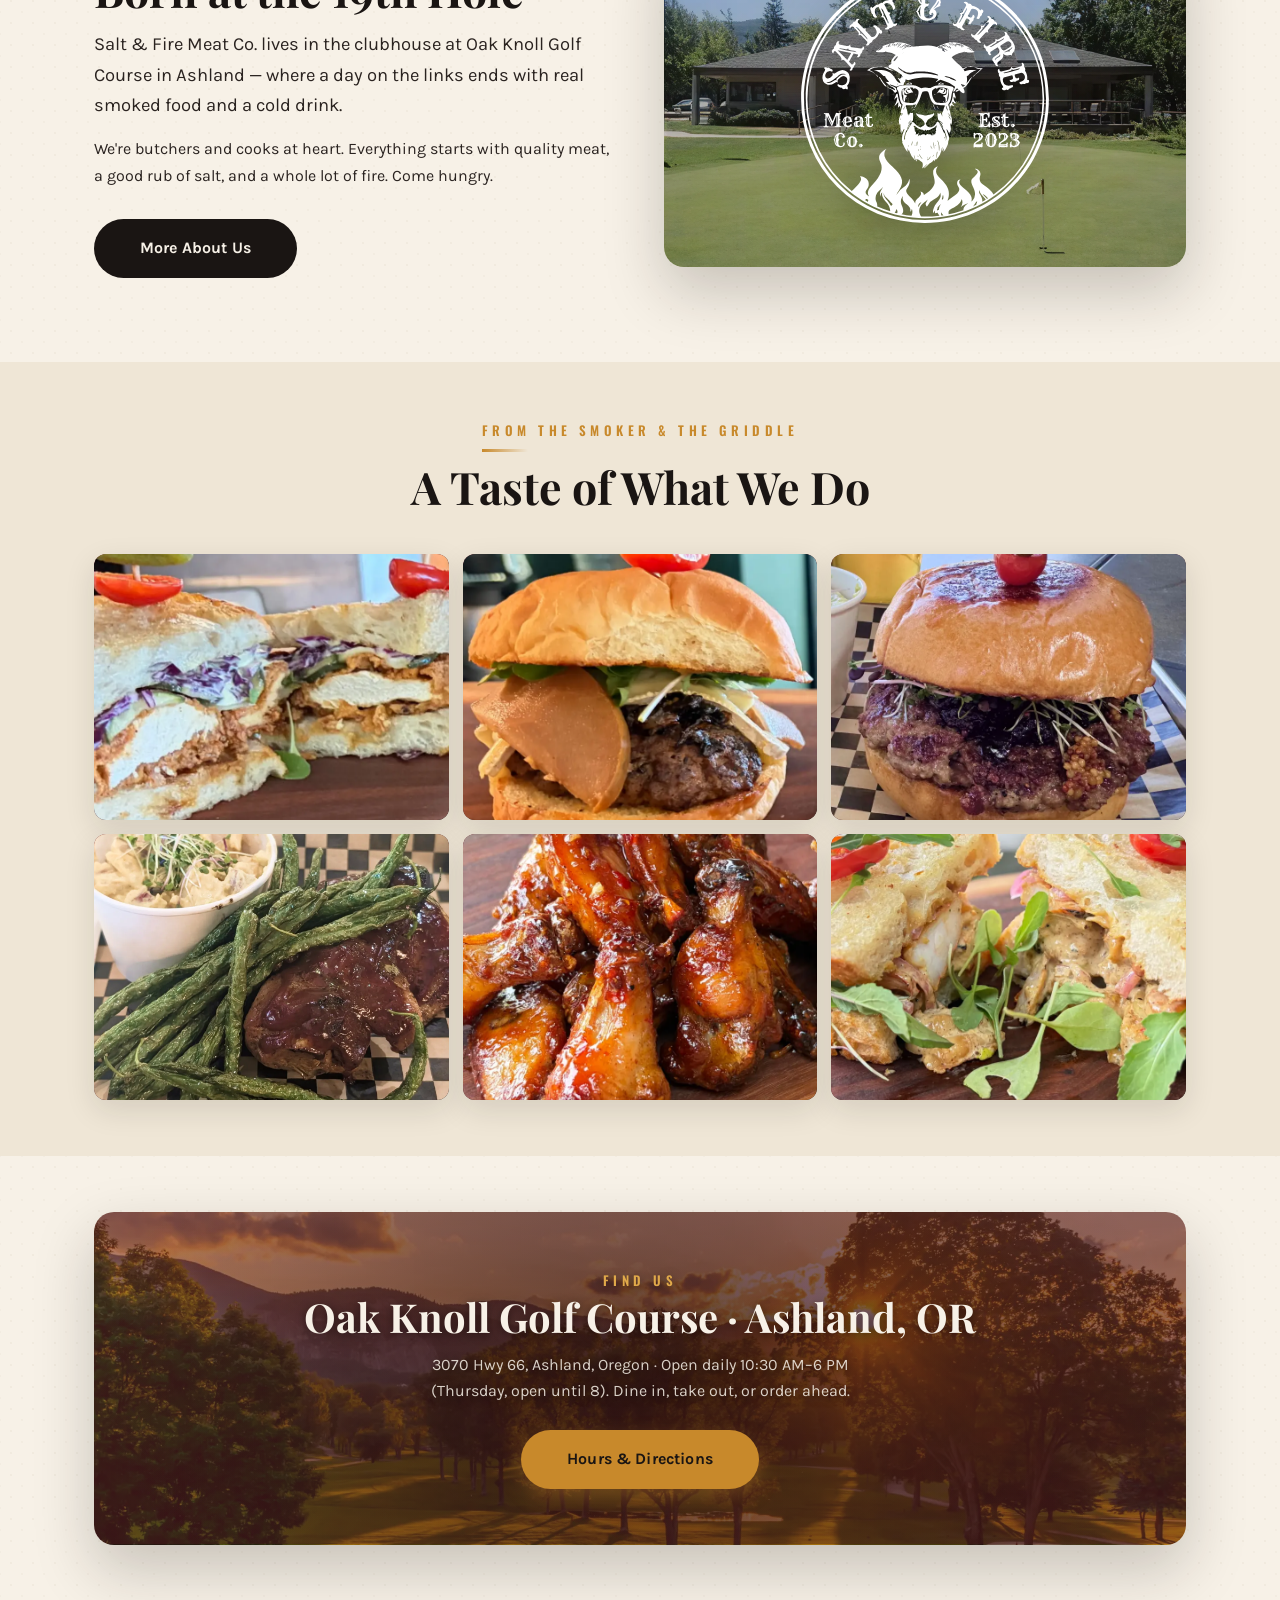
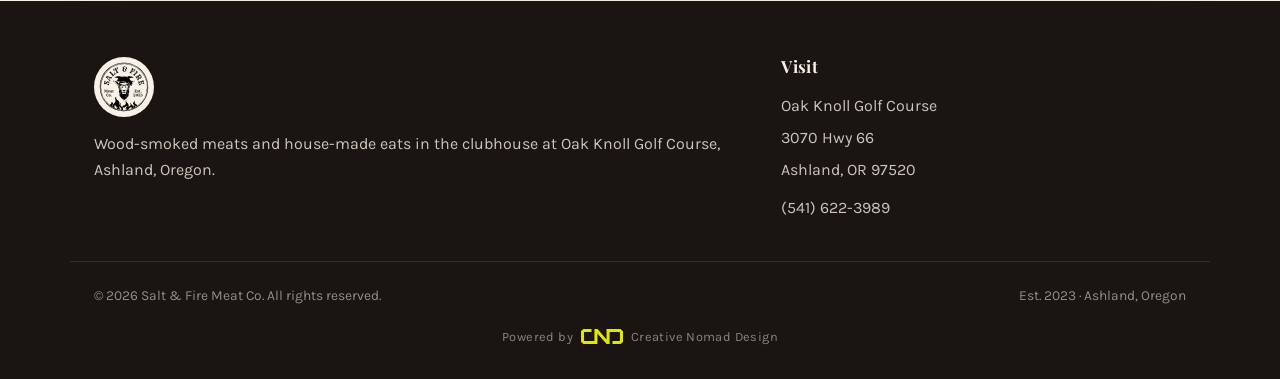
==== commit 1cd406ea: "Perf: SVG logo, cache headers, drop story.jpg 404" ====
--- a/index.html
+++ b/index.html
@@ -107,7 +107,7 @@
   <!-- HERO -->
   <section class="hero">
     <div class="container">
-      <img class="hero__logo" src="assets/logos/salt-n-fire-final.png" alt="Salt & Fire Meat Co." />
+      <img class="hero__logo" src="assets/logos/logo.svg" alt="Salt & Fire Meat Co." />
       <span class="eyebrow eyebrow--stamp hero__kicker">Smoked · Griddled · Scratch-Made</span>
       <h1 class="hero__title">Serious About <span class="amp">Flavor.</span></h1>
       <p class="hero__tagline">Wood-smoked meats, house-made sausage, and the best burger in town — honest scratch cooking, served up in the clubhouse at Oak Knoll Golf Course.</p>
@@ -163,21 +163,21 @@
       </div>
       <div class="grid grid-3 mt-3">
         <div class="feature feature--photo">
-          <img class="feature__photo" src="assets/photos/home/smoked_onsite.webp" alt="Smoked On-Site" data-fallback="assets/logos/salt-n-fire-final.png" loading="lazy">
+          <img class="feature__photo" src="assets/photos/home/smoked_onsite.webp" alt="Smoked On-Site" data-fallback="assets/logos/logo.svg" loading="lazy">
           <div class="feature__body">
             <h3>Smoked On-Site</h3>
             <p>Our smoker runs right here at the course. Wings, sausage, chicken — kissed with real wood smoke, low and slow.</p>
           </div>
         </div>
         <div class="feature feature--photo">
-          <img class="feature__photo" src="assets/photos/home/house_made.webp" alt="House-Made Everything" data-fallback="assets/logos/salt-n-fire-final.png" loading="lazy">
+          <img class="feature__photo" src="assets/photos/home/house_made.webp" alt="House-Made Everything" data-fallback="assets/logos/logo.svg" loading="lazy">
           <div class="feature__body">
             <h3>House-Made Everything</h3>
             <p>Weekly sausage, bacon-bourbon jam, pickles, pimento cheese, dressings — we build our flavors from the ground up.</p>
           </div>
         </div>
         <div class="feature feature--photo">
-          <img class="feature__photo" src="assets/photos/home/beer_wine.webp" alt="Beer, Wine &amp; a View" data-fallback="assets/logos/salt-n-fire-final.png" loading="lazy">
+          <img class="feature__photo" src="assets/photos/home/beer_wine.webp" alt="Beer, Wine &amp; a View" data-fallback="assets/logos/logo.svg" loading="lazy">
           <div class="feature__body">
             <h3>Beer, Wine &amp; a View</h3>
             <p>Pull up a chair indoors or out on the patio, grab a cold beer or a glass of wine, and settle in after your round.</p>
@@ -196,7 +196,7 @@
       </div>
       <div class="grid grid-3 mt-3">
         <div class="feature feature--photo">
-          <img class="feature__photo" src="assets/photos/home/online_order.webp" alt="Order Online" data-fallback="assets/logos/salt-n-fire-final.png" loading="lazy">
+          <img class="feature__photo" src="assets/photos/home/online_order.webp" alt="Order Online" data-fallback="assets/logos/logo.svg" loading="lazy">
           <div class="feature__body">
             <h3>Order Online</h3>
             <p>Browse the board and order ahead for pickup — skip the wait and grab it hot.</p>
@@ -204,7 +204,7 @@
           </div>
         </div>
         <div class="feature feature--photo">
-          <img class="feature__photo" src="assets/photos/home/catering.webp" alt="Catering" data-fallback="assets/logos/salt-n-fire-final.png" loading="lazy">
+          <img class="feature__photo" src="assets/photos/home/catering.webp" alt="Catering" data-fallback="assets/logos/logo.svg" loading="lazy">
           <div class="feature__body">
             <h3>Catering</h3>
             <p>Feeding a crowd, a tournament, or a private event? We'll bring the smoke to you.</p>
@@ -212,7 +212,7 @@
           </div>
         </div>
         <div class="feature feature--photo">
-          <img class="feature__photo" src="assets/photos/home/weekly_meals.webp" alt="Weekly Meals" data-fallback="assets/logos/salt-n-fire-final.png" loading="lazy">
+          <img class="feature__photo" src="assets/photos/home/weekly_meals.webp" alt="Weekly Meals" data-fallback="assets/logos/logo.svg" loading="lazy">
           <div class="feature__body">
             <h3>Weekly Meals</h3>
             <p>Ready-to-eat meals you can order, pay for, and pick up at a set time. Dinner, handled.</p>
@@ -234,7 +234,7 @@
         <a class="btn btn--dark mt-1" href="about.html">More About Us</a>
       </div>
       <div class="split--media split--media--clubhouse">
-        <img src="assets/photos/story.jpg" data-fallback="assets/logos/salt-n-fire-final.png" alt="Salt & Fire Meat Co. food" />
+        <img src="assets/logos/logo.svg" alt="Salt & Fire Meat Co." />
       </div>
     </div>
   </section>
@@ -247,12 +247,12 @@
         <h2 class="section-title">A Taste of What We Do</h2>
       </div>
       <div class="gallery mt-3">
-        <div class="gallery__item"><img src="assets/photos/gallery-1.jpg" data-fallback="assets/logos/salt-n-fire-final.png" loading="lazy" alt="Salt & Fire dish" /></div>
-        <div class="gallery__item"><img src="assets/photos/gallery-2.jpg" data-fallback="assets/logos/salt-n-fire-final.png" loading="lazy" alt="Salt & Fire dish" /></div>
-        <div class="gallery__item"><img src="assets/photos/gallery-3.jpg" data-fallback="assets/logos/salt-n-fire-final.png" loading="lazy" alt="Salt & Fire dish" /></div>
-        <div class="gallery__item"><img src="assets/photos/gallery-4.jpg" data-fallback="assets/logos/salt-n-fire-final.png" loading="lazy" alt="Salt & Fire dish" /></div>
-        <div class="gallery__item"><img src="assets/photos/gallery-5.jpg" data-fallback="assets/logos/salt-n-fire-final.png" loading="lazy" alt="Salt & Fire dish" /></div>
-        <div class="gallery__item"><img src="assets/photos/gallery-6.jpg" data-fallback="assets/logos/salt-n-fire-final.png" loading="lazy" alt="Salt & Fire dish" /></div>
+        <div class="gallery__item"><img src="assets/photos/gallery-1.jpg" data-fallback="assets/logos/logo.svg" loading="lazy" alt="Salt & Fire dish" /></div>
+        <div class="gallery__item"><img src="assets/photos/gallery-2.jpg" data-fallback="assets/logos/logo.svg" loading="lazy" alt="Salt & Fire dish" /></div>
+        <div class="gallery__item"><img src="assets/photos/gallery-3.jpg" data-fallback="assets/logos/logo.svg" loading="lazy" alt="Salt & Fire dish" /></div>
+        <div class="gallery__item"><img src="assets/photos/gallery-4.jpg" data-fallback="assets/logos/logo.svg" loading="lazy" alt="Salt & Fire dish" /></div>
+        <div class="gallery__item"><img src="assets/photos/gallery-5.jpg" data-fallback="assets/logos/logo.svg" loading="lazy" alt="Salt & Fire dish" /></div>
+        <div class="gallery__item"><img src="assets/photos/gallery-6.jpg" data-fallback="assets/logos/logo.svg" loading="lazy" alt="Salt & Fire dish" /></div>
       </div>
     </div>
   </section>
@@ -275,7 +275,7 @@
   <footer class="site-footer">
     <div class="container footer-grid">
       <div class="footer-brand">
-        <img src="assets/logos/salt-n-fire-final.png" alt="Salt & Fire Meat Co." />
+        <img src="assets/logos/logo.svg" alt="Salt & Fire Meat Co." />
         <p>Wood-smoked meats and house-made eats in the clubhouse at Oak Knoll Golf Course, Ashland, Oregon.</p>
       </div>
       <div>
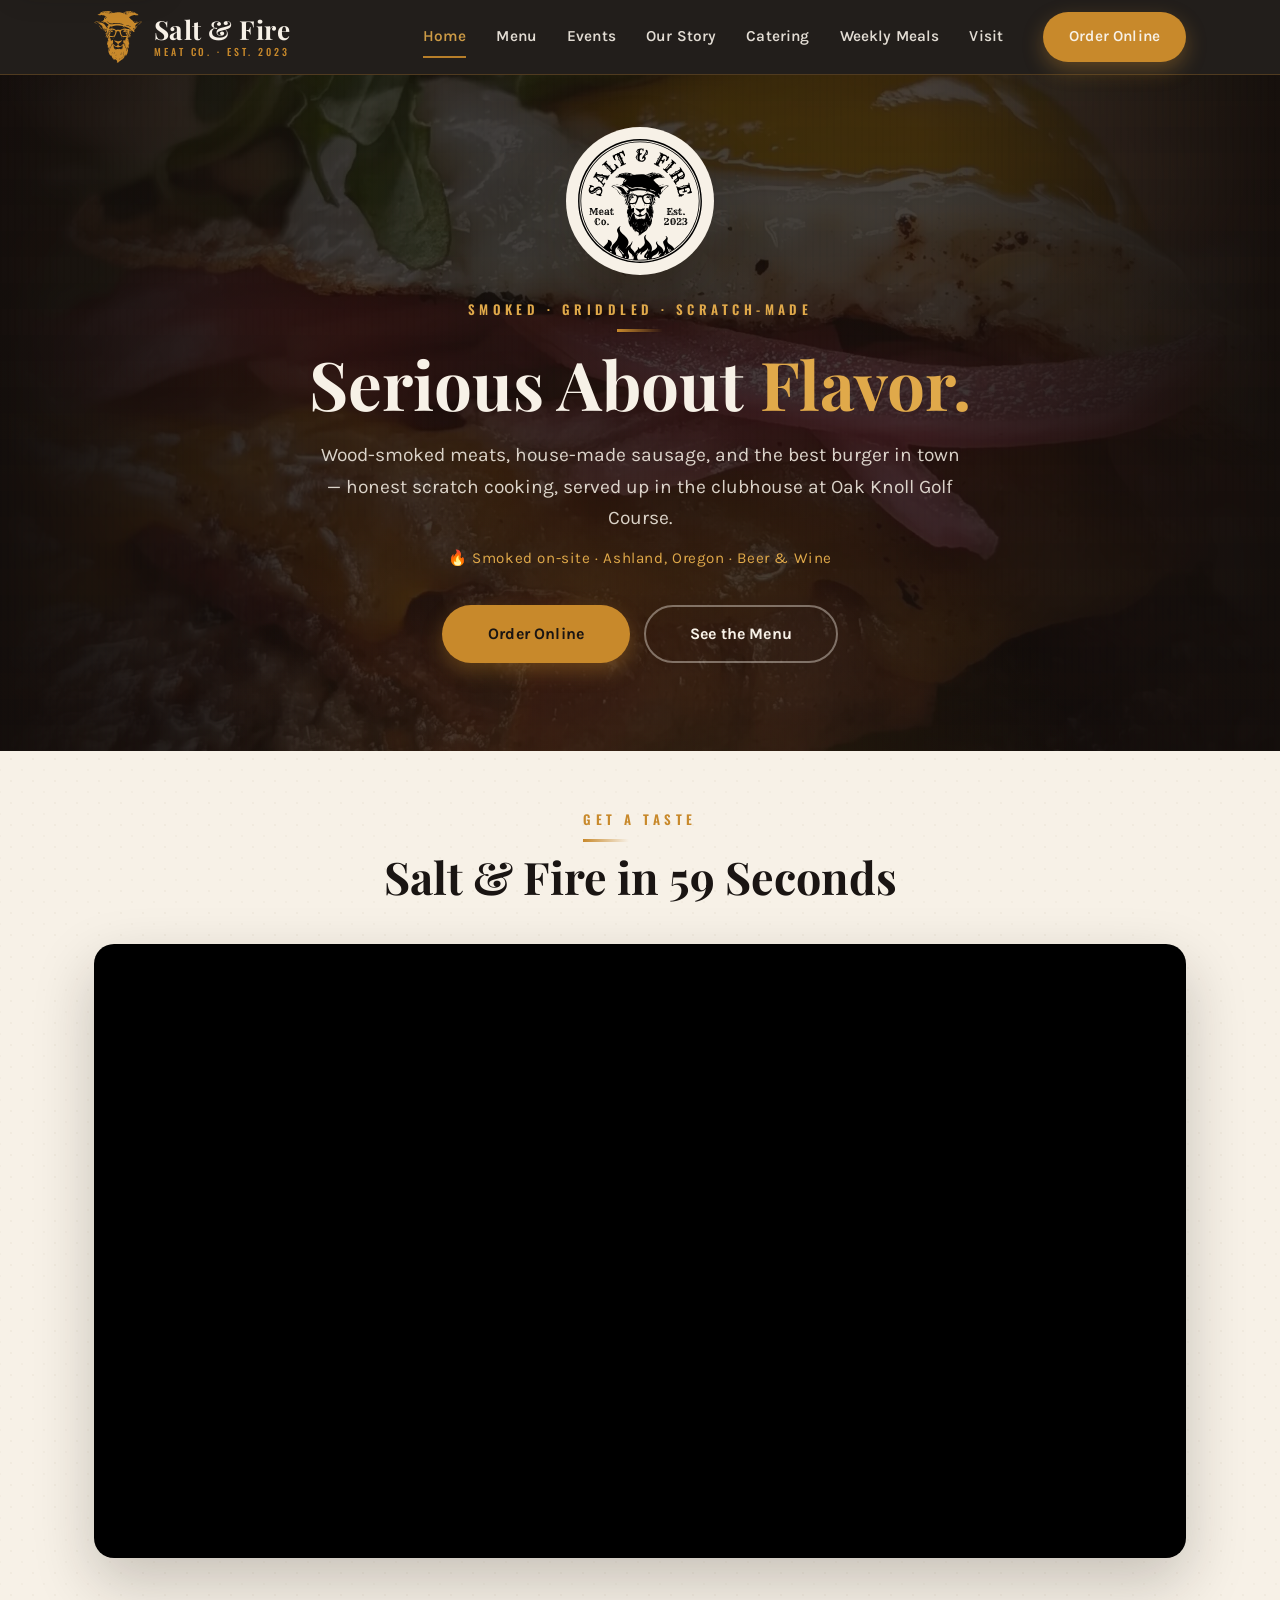
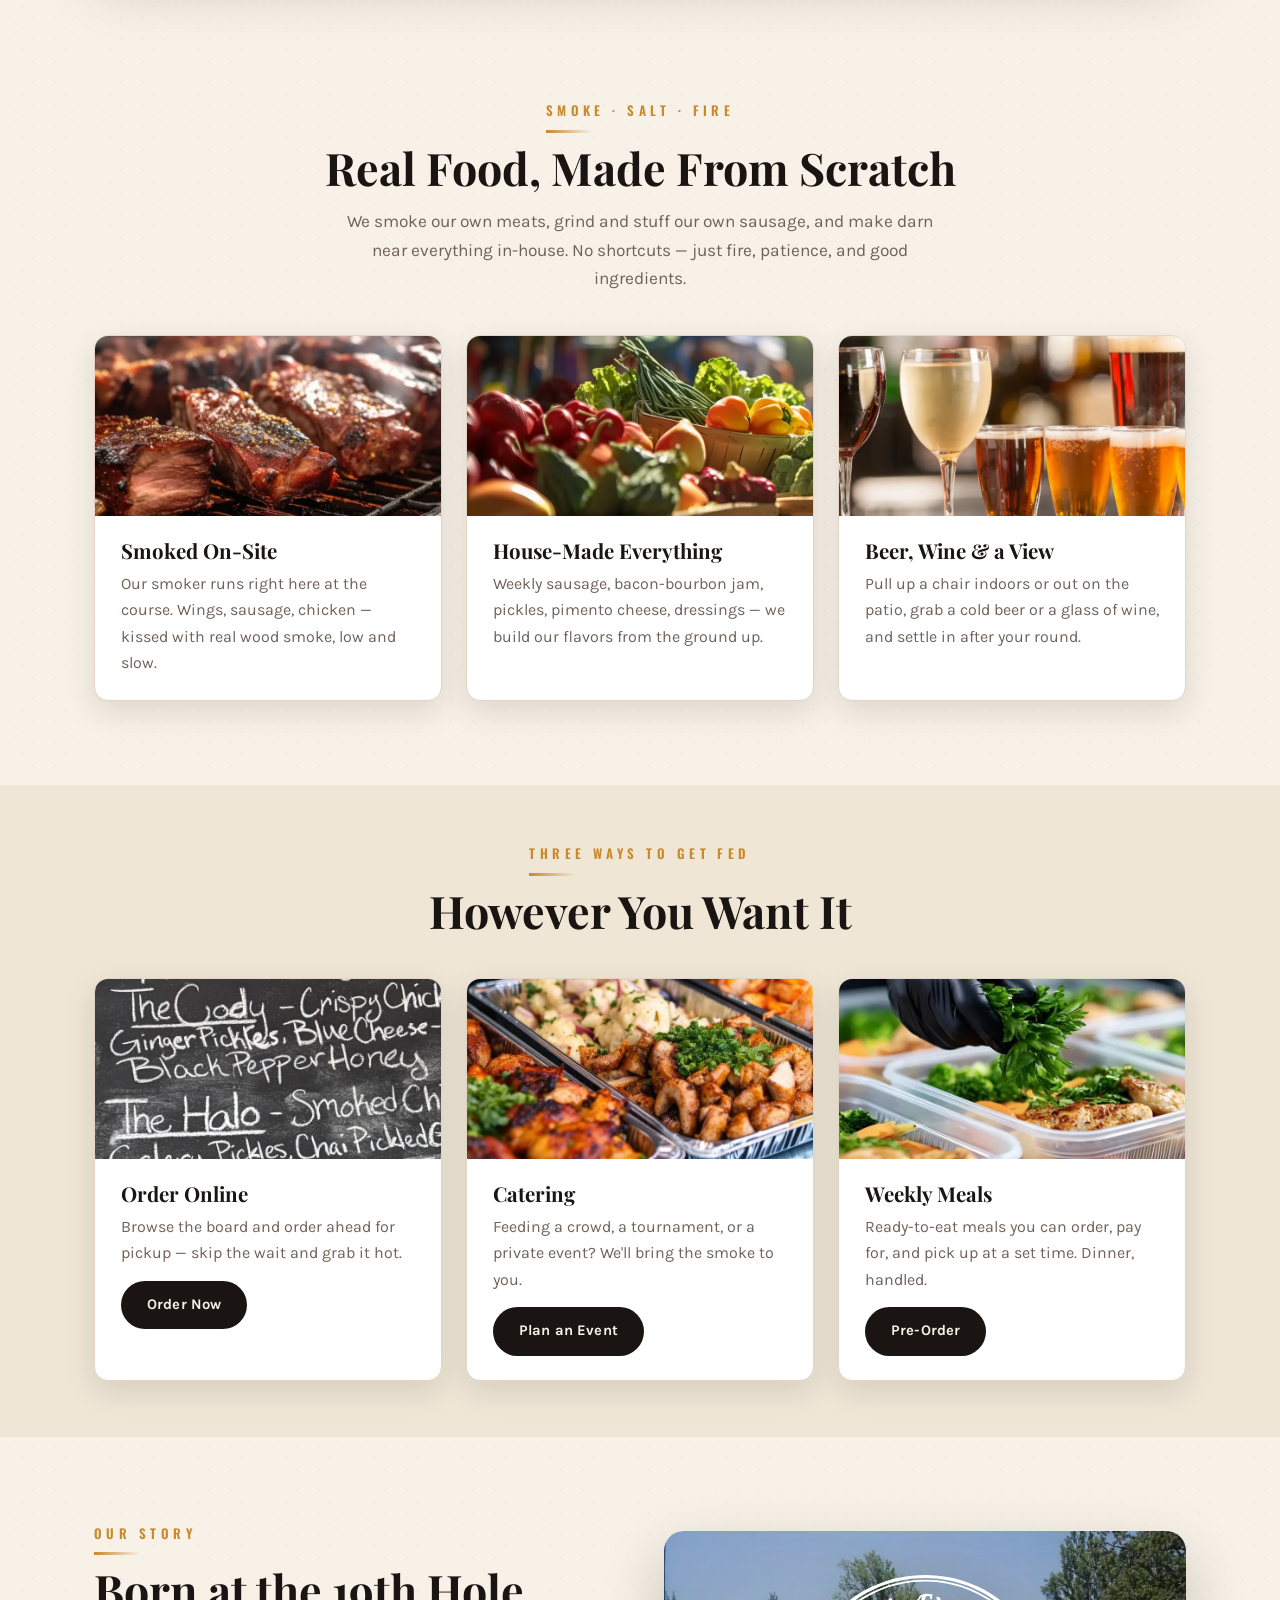
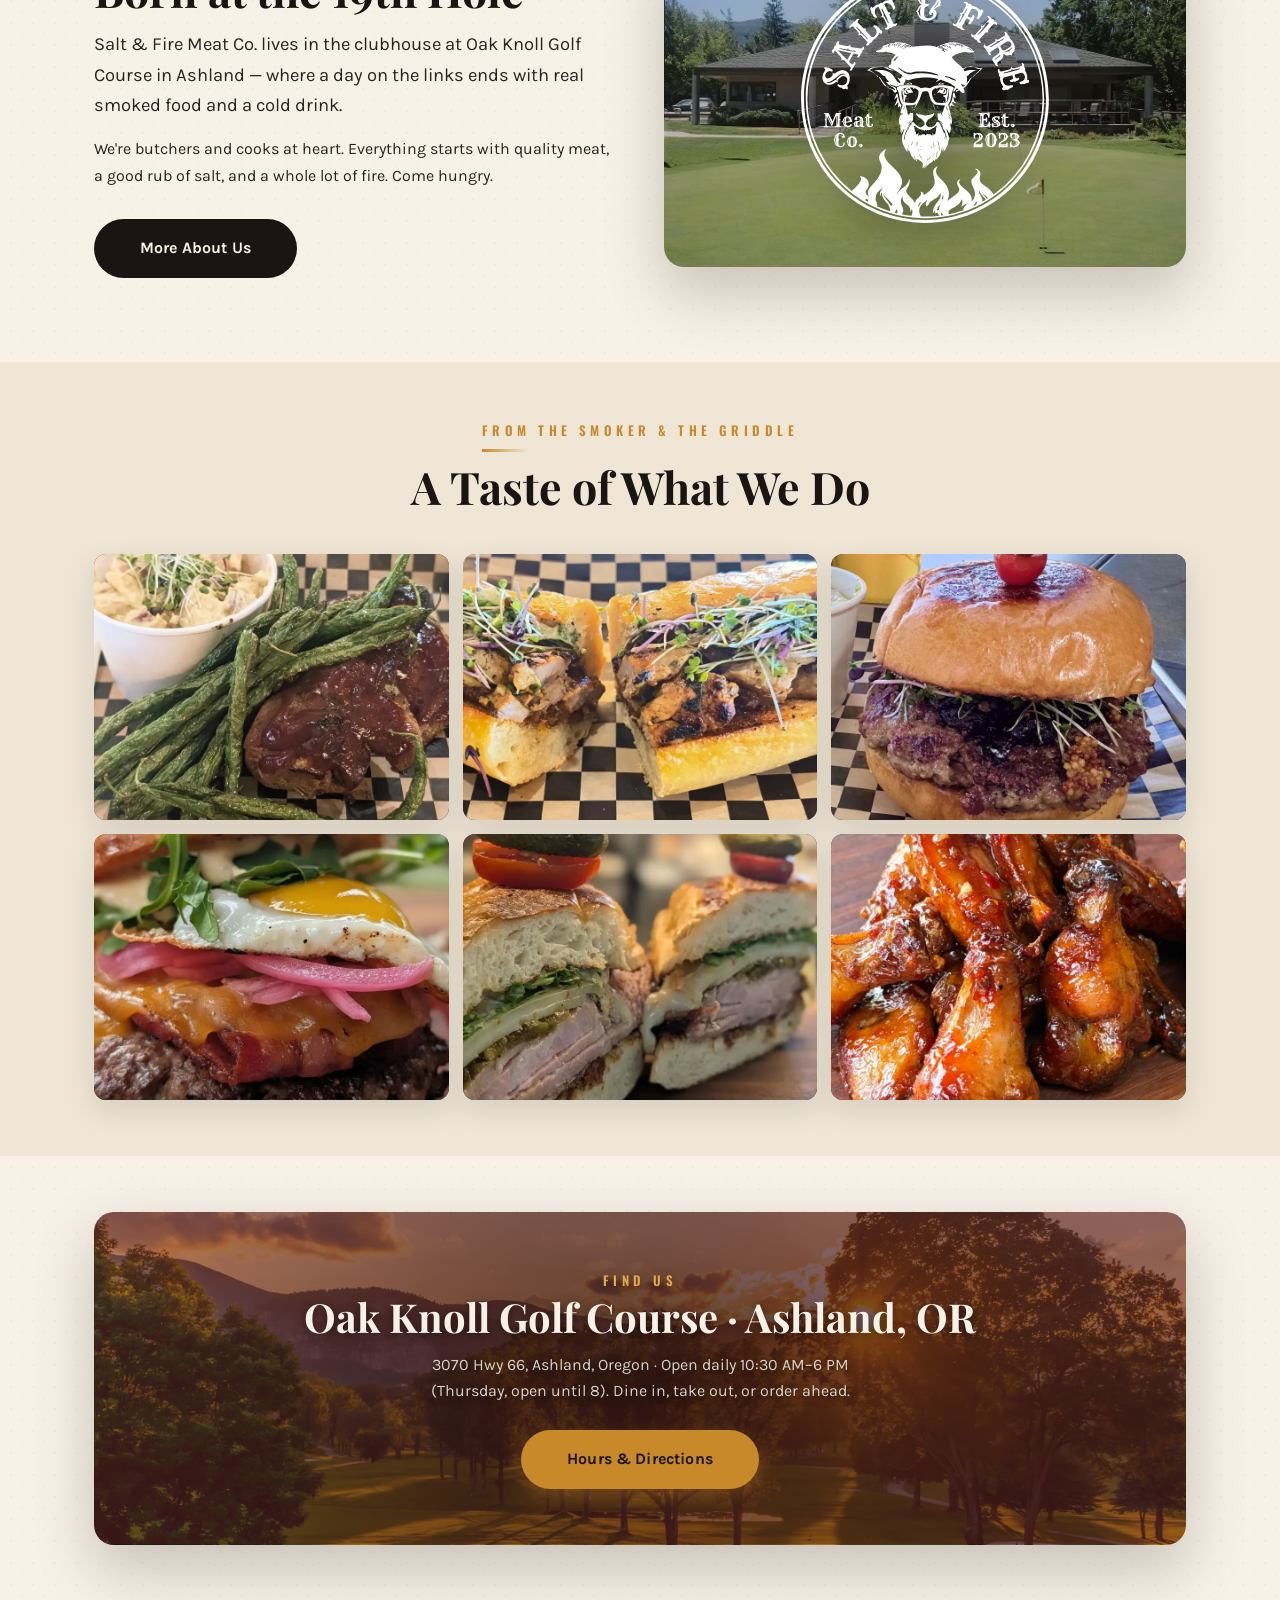
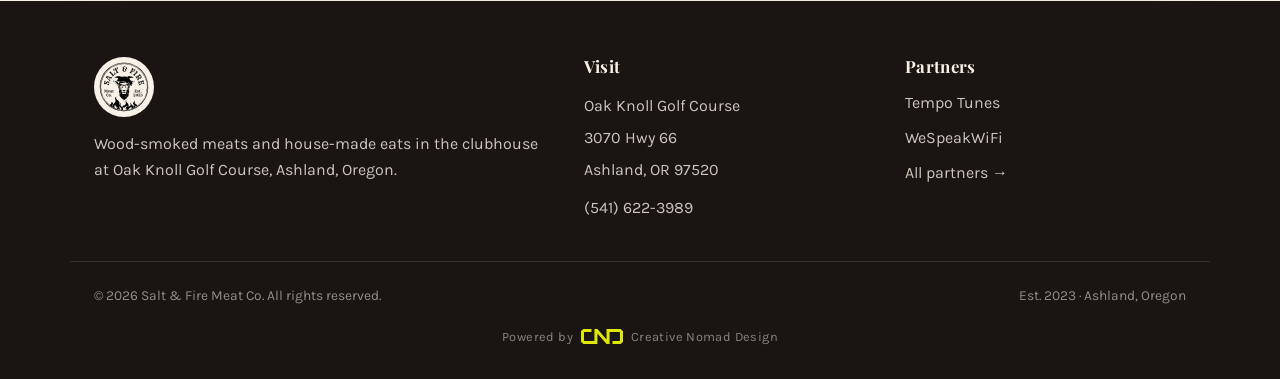
==== commit d08eef5a: "Add Partners page with branded Tempo Tunes + WeSpeakWiFi cards, footer Partners column" ====
--- a/index.html
+++ b/index.html
@@ -21,7 +21,7 @@
   <link rel="preconnect" href="https://fonts.googleapis.com" />
   <link rel="preconnect" href="https://fonts.gstatic.com" crossorigin />
   <link href="https://fonts.googleapis.com/css2?family=Playfair+Display:wght@400;600;700;800&family=Oswald:wght@400;500;600&family=Karla:wght@300;400;500;600;700&display=swap" rel="stylesheet" />
-  <link rel="stylesheet" href="css/styles.css?v=39" />
+  <link rel="stylesheet" href="css/styles.css?v=42" />
   <script type="application/ld+json">
 {
   "@context": "https://schema.org",
@@ -285,6 +285,14 @@
           <li><a href="tel:15416223989">(541) 622-3989</a></li>
         </ul>
       </div>
+      <div>
+        <h4>Partners</h4>
+        <ul class="footer-links">
+          <li><a href="https://www.tempo-tunes.com/" target="_blank" rel="noopener">Tempo Tunes</a></li>
+          <li><a href="https://wespeakwifi.com/" target="_blank" rel="noopener">WeSpeakWiFi</a></li>
+          <li><a href="partners.html">All partners →</a></li>
+        </ul>
+      </div>
     </div>
     <div class="container footer-bottom">
       <span>© 2026 Salt &amp; Fire Meat Co. All rights reserved.</span>
--- a/css/styles.css
+++ b/css/styles.css
@@ -397,7 +397,7 @@
 
 /* ---------- Footer ---------- */
 .site-footer { background: var(--charcoal); color: rgba(247,241,231,.8); padding: 56px 0 30px; }
-.footer-grid { display: grid; grid-template-columns: 1.6fr 1fr; gap: 40px; }
+.footer-grid { display: grid; grid-template-columns: 1.6fr 1fr 1fr; gap: 40px; }
 @media (max-width: 780px) { .footer-grid { grid-template-columns: 1fr; gap: 30px; } }
 .site-footer h4 { color: var(--cream); font-size: 1.05rem; margin-bottom: 14px; letter-spacing: .02em; }
 .site-footer a { color: rgba(247,241,231,.8); }
@@ -536,6 +536,55 @@
   .btn:hover, .feature:hover { transform: none; }
 }
 
+/* Partners page (partners.html) — each card wears its partner's brand */
+/* Tempo Tunes partner card — THEIR brand, not ours: #0a0a0a ground, navBg #241407 header with orange hairline,
+   orange #FF6B35 / yellow #FFC72C, Righteous wordmark, Poppins display, Barlow Semi Condensed body (see Tempo-Tunes DESIGN.md) */
+.partner-tt { background: #0a0a0a; color: #fafafa; border-radius: var(--radius); overflow: hidden; box-shadow: var(--shadow); display: flex; flex-direction: column; transition: transform .18s ease; font-family: "Barlow Semi Condensed", system-ui, sans-serif; text-wrap: pretty; }
+.partner-tt:hover { transform: translateY(-4px); }
+.partner-tt__bar { display: flex; align-items: flex-end; justify-content: center; gap: 12px; background: #241407; border-bottom: 1px solid rgba(255,107,53,.35); padding: 14px 20px 12px; }
+.partner-tt__bar img { width: 46px; height: auto; display: block; }
+.partner-tt__wordmark { font-family: "Righteous", sans-serif; font-weight: 400; font-size: 30px; line-height: 1; letter-spacing: .025em; margin: 0; }
+.tt-o { color: #FF6B35; } .tt-y { color: #FFC72C; }
+.partner-tt__body { padding: 28px 30px 30px; text-align: center; display: flex; flex-direction: column; align-items: center; flex: 1; justify-content: center; }
+.partner-tt__tagline { font-family: "Poppins", system-ui, sans-serif; font-weight: 600; font-size: 1.35rem; line-height: 1.25; color: #fafafa; }
+.partner-tt__copy { color: #a1a1aa; font-size: 1.08rem; line-height: 1.55; margin-top: 10px; max-width: 420px; }
+.partner-tt__free { color: #FFC72C; font-weight: 600; font-size: 1.08rem; margin-top: 12px; }
+.partner-tt__stores { display: flex; flex-wrap: wrap; justify-content: center; gap: 12px; margin-top: 20px; }
+.tt-store { display: inline-flex; align-items: center; gap: 12px; min-width: 190px; padding: 10px 20px; border-radius: 12px; background: #000; border: 1px solid #3f3f46; color: #fafafa; text-align: left; line-height: 1.2; transition: border-color .15s ease; }
+.tt-store:hover, .tt-store:focus-visible { border-color: #FFC72C; }
+.tt-store svg { flex: none; }
+.tt-store__eyebrow { display: block; font-family: "Poppins", system-ui, sans-serif; font-size: 11px; font-weight: 500; letter-spacing: 0; color: #a1a1aa; }
+.tt-store__name { display: block; font-size: 17px; font-weight: 600; color: #fafafa; }
+.partner-tt__web { margin-top: 18px; font-weight: 600; font-size: .95rem; color: #FFC72C; }
+.partner-tt__web:hover { text-decoration: underline; }
+/* WeSpeakWiFi partner card — their palette (navy + signal blue), Poppins 700 display / Open Sans body, mirrors the Tempo Tunes card layout */
+.partner-wsw { position: relative; isolation: isolate; overflow: hidden; display: flex; flex-direction: column; border-radius: var(--radius); box-shadow: var(--shadow); color: #f4f6ff; background: radial-gradient(120% 90% at 100% 100%, #1f3a8a 0%, rgba(31,58,138,0) 60%), linear-gradient(160deg, #0d1430 0%, #131d45 100%); font-family: "Open Sans", system-ui, sans-serif; text-wrap: pretty; transition: transform .18s ease; }
+.partner-wsw:hover { transform: translateY(-4px); }
+.partner-wsw__waves { position: absolute; right: 0; bottom: 0; width: 78%; height: auto; color: #6f8bff; opacity: .16; z-index: -1; pointer-events: none; }
+.partner-wsw__bar { display: flex; align-items: center; justify-content: center; gap: 12px; background: rgba(6,10,28,.72); border-bottom: 1px solid rgba(111,139,255,.4); padding: 14px 20px 12px; min-height: 71px; }
+.wsw-signal { color: #4d6bff; flex: none; }
+.partner-wsw__wordmark { font-family: "Poppins", system-ui, sans-serif; font-weight: 700; font-size: 27px; line-height: 1; letter-spacing: -.01em; color: #fff; margin: 0; }
+.partner-wsw__wordmark span { color: #6f8bff; font-size: .62em; margin-left: 1px; }
+.partner-wsw__body { padding: 28px 30px 30px; text-align: center; display: flex; flex-direction: column; align-items: center; flex: 1; justify-content: center; }
+.partner-wsw__tagline { font-family: "Poppins", system-ui, sans-serif; font-weight: 700; font-size: 1.35rem; line-height: 1.25; color: #fff; }
+.partner-wsw__copy { color: #c3cbe6; font-size: .98rem; line-height: 1.6; margin-top: 10px; max-width: 430px; }
+.partner-wsw__chips { list-style: none; display: flex; flex-wrap: wrap; justify-content: center; gap: 8px; margin: 18px 0 0; padding: 0; }
+.partner-wsw__chips li { font-size: .8rem; font-weight: 600; color: #dbe2ff; padding: 5px 12px; border-radius: 999px; border: 1px solid rgba(111,139,255,.45); background: rgba(77,107,255,.12); }
+.wsw-btn { display: inline-flex; align-items: center; gap: 8px; margin-top: 22px; padding: 12px 26px; border-radius: 8px; background: #3d5afe; color: #fff; font-weight: 600; font-size: 1rem; box-shadow: 0 8px 22px rgba(61,90,254,.4); transition: background .15s ease, transform .15s ease; }
+.wsw-btn:hover { background: #5670ff; color: #fff; transform: translateY(-1px); }
+.partner-wsw__call { margin-top: 16px; font-weight: 600; font-size: .95rem; color: #9db0ff; }
+.partner-wsw__call:hover { text-decoration: underline; color: #c3cfff; }
+/* signal arcs light up one after another, then rest */
+@keyframes wsw-ping { 0%, 100% { opacity: .25; } 20%, 60% { opacity: 1; } }
+.wsw-signal__a1, .wsw-signal__a2, .wsw-signal__a3 { animation: wsw-ping 2.4s ease-in-out infinite; }
+.wsw-signal__a2 { animation-delay: .3s; } .wsw-signal__a3 { animation-delay: .6s; }
+@keyframes wsw-ripple { 0% { opacity: .05; } 50% { opacity: .22; } 100% { opacity: .05; } }
+.partner-wsw__waves circle { animation: wsw-ripple 4.8s ease-in-out infinite; }
+.partner-wsw__waves circle:nth-child(2) { animation-delay: .5s; } .partner-wsw__waves circle:nth-child(3) { animation-delay: 1s; }
+.partner-wsw__waves circle:nth-child(4) { animation-delay: 1.5s; } .partner-wsw__waves circle:nth-child(5) { animation-delay: 2s; }
+@media (prefers-reduced-motion: reduce) { .wsw-signal path, .partner-wsw__waves circle { animation: none; opacity: 1; } }
+.sr-only { position: absolute; width: 1px; height: 1px; padding: 0; margin: -1px; overflow: hidden; clip: rect(0,0,0,0); white-space: nowrap; border: 0; }
+
 /* utility */
 .mt-0{margin-top:0}.mt-1{margin-top:14px}.mt-2{margin-top:28px}.mt-3{margin-top:42px}
 .placeholder-note { display:inline-flex; align-items:center; gap:8px; font-size:.82rem; color: var(--muted); margin-top:10px; }
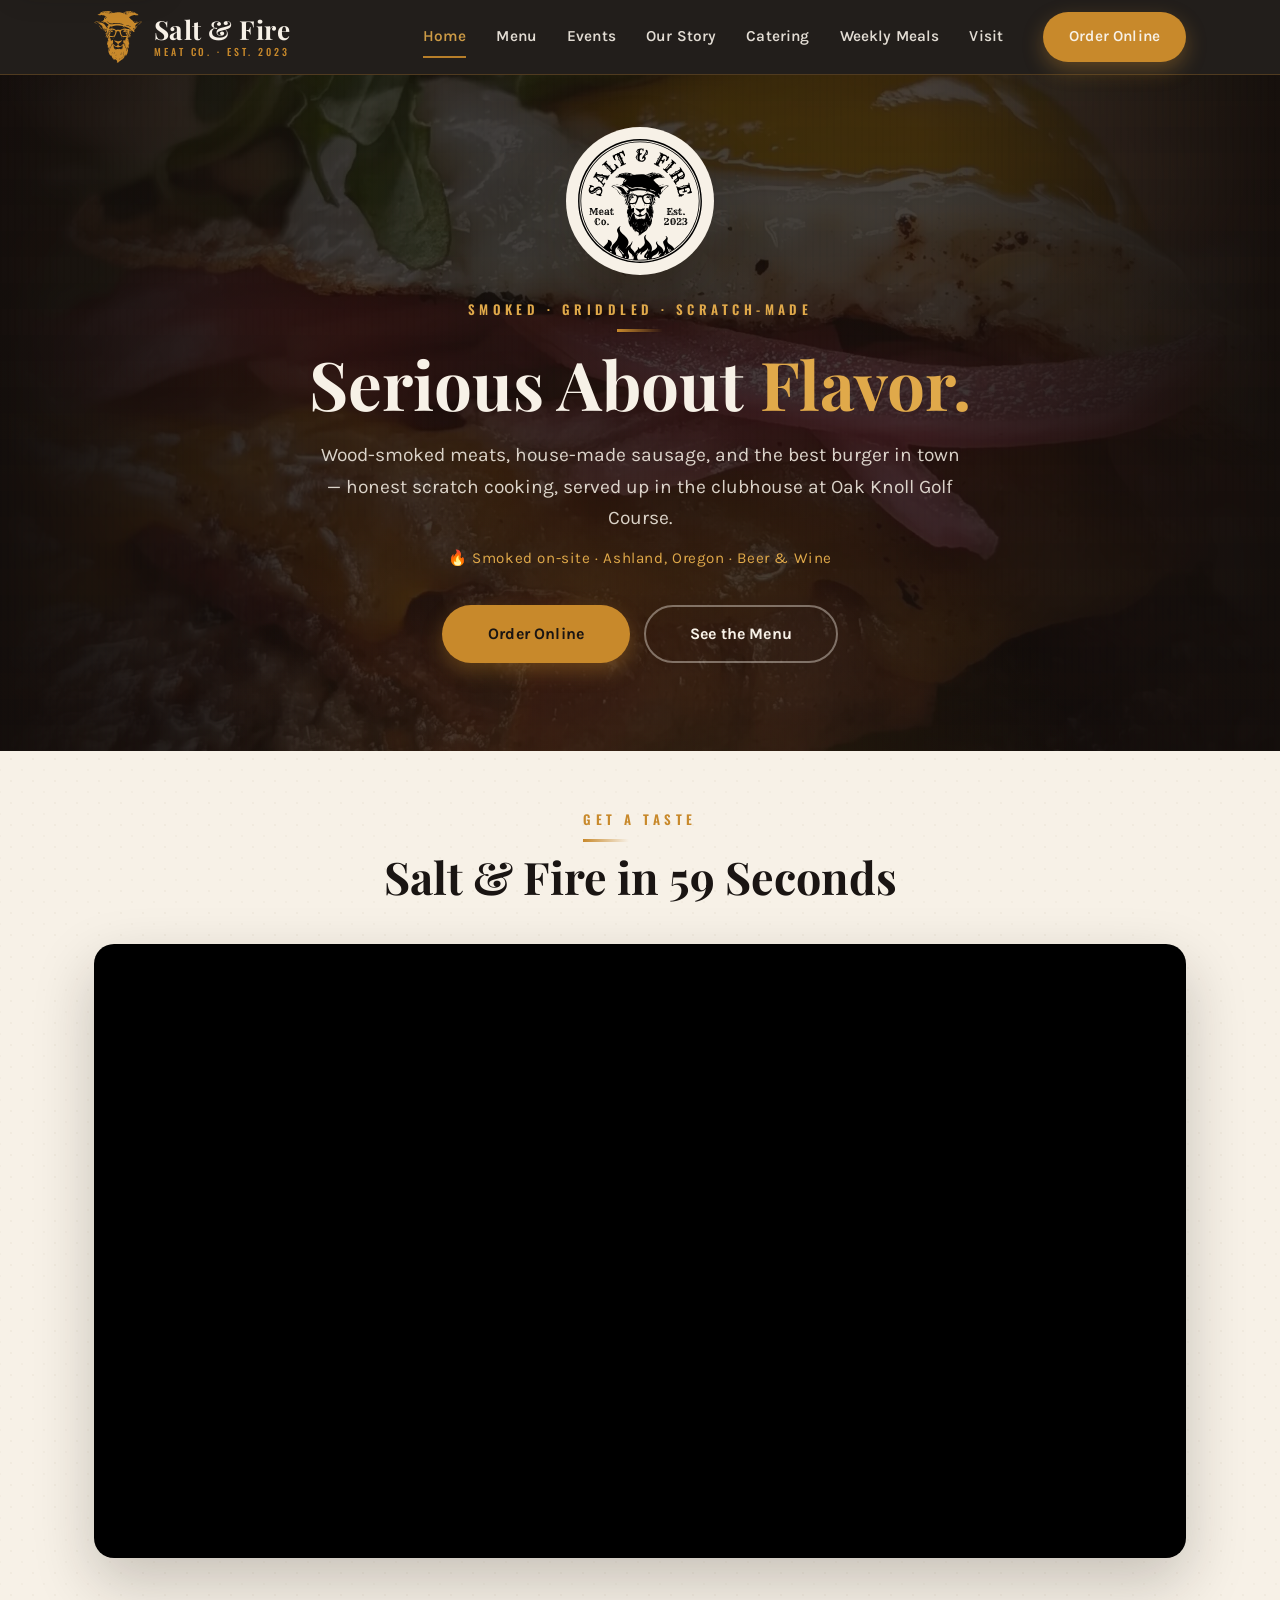
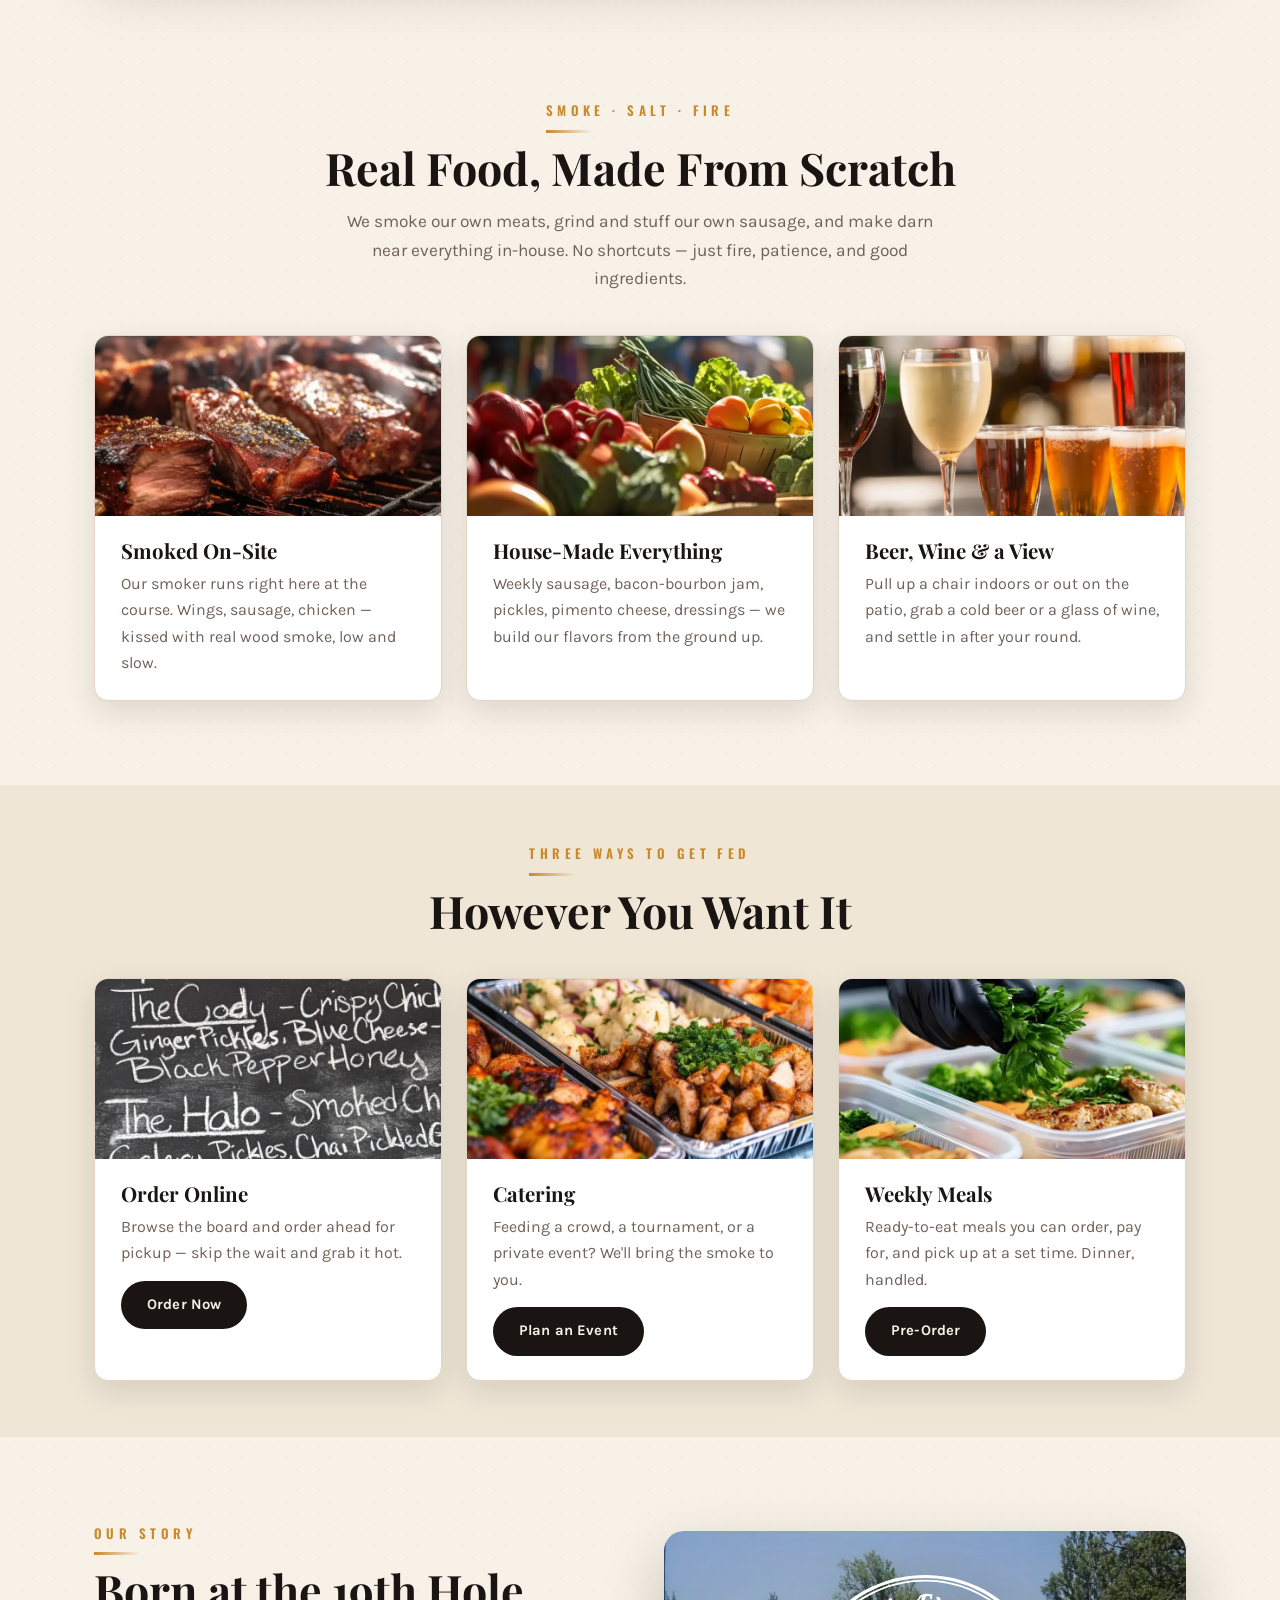
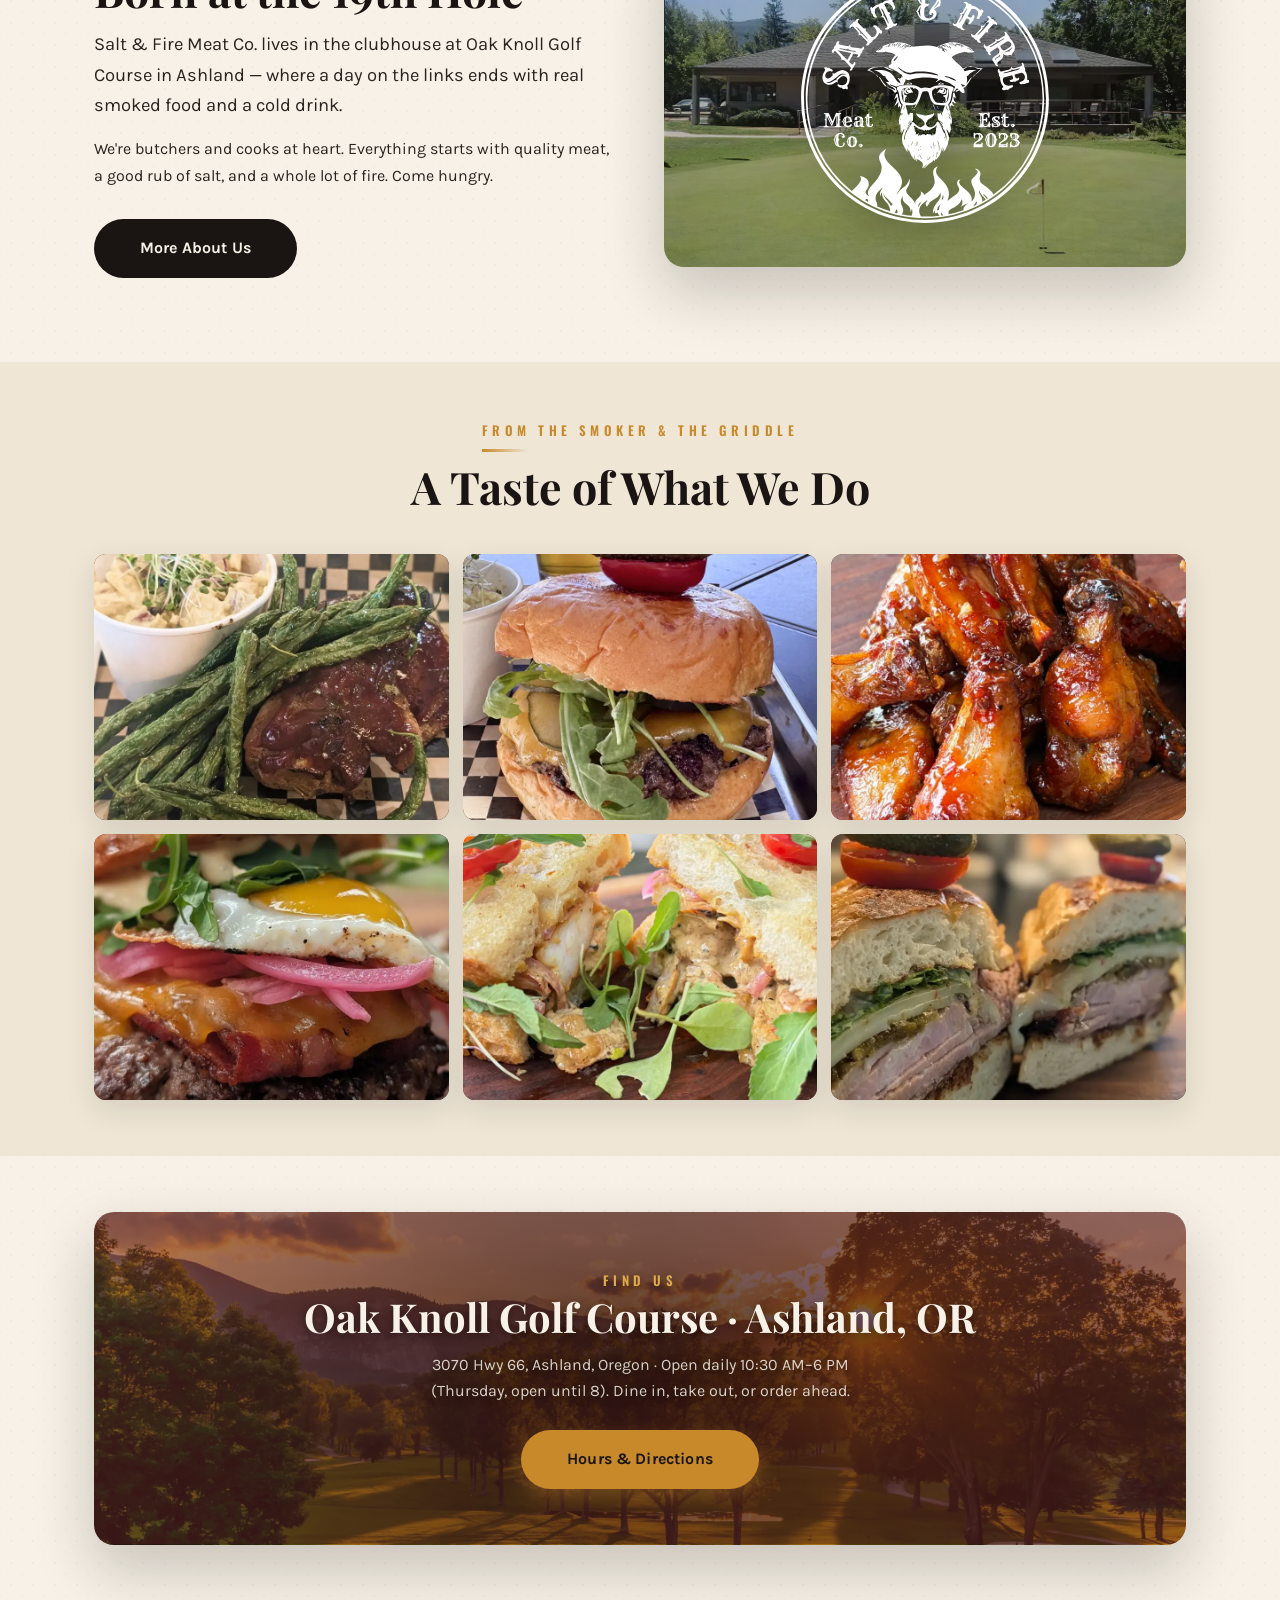
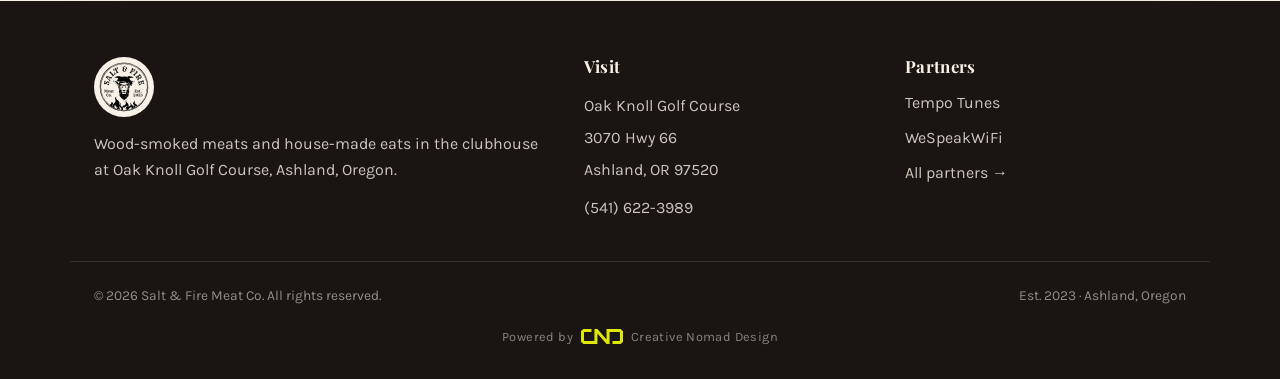
==== commit f2f5dafc: "Add Partners page with branded Tempo Tunes + WeSpeakWiFi cards, footer Partners column" ====
--- a/index.html
+++ b/index.html
@@ -21,7 +21,7 @@
   <link rel="preconnect" href="https://fonts.googleapis.com" />
   <link rel="preconnect" href="https://fonts.gstatic.com" crossorigin />
   <link href="https://fonts.googleapis.com/css2?family=Playfair+Display:wght@400;600;700;800&family=Oswald:wght@400;500;600&family=Karla:wght@300;400;500;600;700&display=swap" rel="stylesheet" />
-  <link rel="stylesheet" href="css/styles.css?v=42" />
+  <link rel="stylesheet" href="css/styles.css?v=43" />
   <script type="application/ld+json">
 {
   "@context": "https://schema.org",
--- a/css/styles.css
+++ b/css/styles.css
@@ -547,8 +547,15 @@
 .tt-o { color: #FF6B35; } .tt-y { color: #FFC72C; }
 .partner-tt__body { padding: 28px 30px 30px; text-align: center; display: flex; flex-direction: column; align-items: center; flex: 1; justify-content: center; }
 .partner-tt__tagline { font-family: "Poppins", system-ui, sans-serif; font-weight: 600; font-size: 1.35rem; line-height: 1.25; color: #fafafa; }
-.partner-tt__copy { color: #a1a1aa; font-size: 1.08rem; line-height: 1.55; margin-top: 10px; max-width: 420px; }
-.partner-tt__free { color: #FFC72C; font-weight: 600; font-size: 1.08rem; margin-top: 12px; }
+.partner-tt__copy { color: #a1a1aa; font-size: 1.05rem; line-height: 1.55; margin-top: 14px; max-width: 430px; }
+.partner-tt__free { color: #FFC72C; font-weight: 600; font-size: 1.08rem; margin-top: 4px; }
+.tt-golf { display: flex; align-items: flex-start; gap: 11px; text-align: left; margin-top: 16px; padding: 12px 16px; border: 1px solid rgba(255,199,44,.38); border-radius: 12px; background: rgba(255,107,53,.08); max-width: 430px; }
+.tt-golf svg { flex: none; margin-top: 3px; }
+.tt-golf p { color: #f0e6d2; font-size: 1rem; line-height: 1.45; }
+.tt-golf b { color: #FFC72C; font-weight: 600; }
+.tt-modes { list-style: none; display: flex; flex-wrap: wrap; justify-content: center; gap: 8px; margin: 16px 0 0; padding: 0; }
+.tt-modes li { font-family: "Poppins", system-ui, sans-serif; font-size: .78rem; font-weight: 600; letter-spacing: .04em; text-transform: uppercase; color: #FFC72C; padding: 5px 14px; border-radius: 999px; border: 1px solid rgba(255,199,44,.4); }
+.partner-tt__count { color: #a1a1aa; font-size: 1.02rem; margin-top: 16px; }
 .partner-tt__stores { display: flex; flex-wrap: wrap; justify-content: center; gap: 12px; margin-top: 20px; }
 .tt-store { display: inline-flex; align-items: center; gap: 12px; min-width: 190px; padding: 10px 20px; border-radius: 12px; background: #000; border: 1px solid #3f3f46; color: #fafafa; text-align: left; line-height: 1.2; transition: border-color .15s ease; }
 .tt-store:hover, .tt-store:focus-visible { border-color: #FFC72C; }
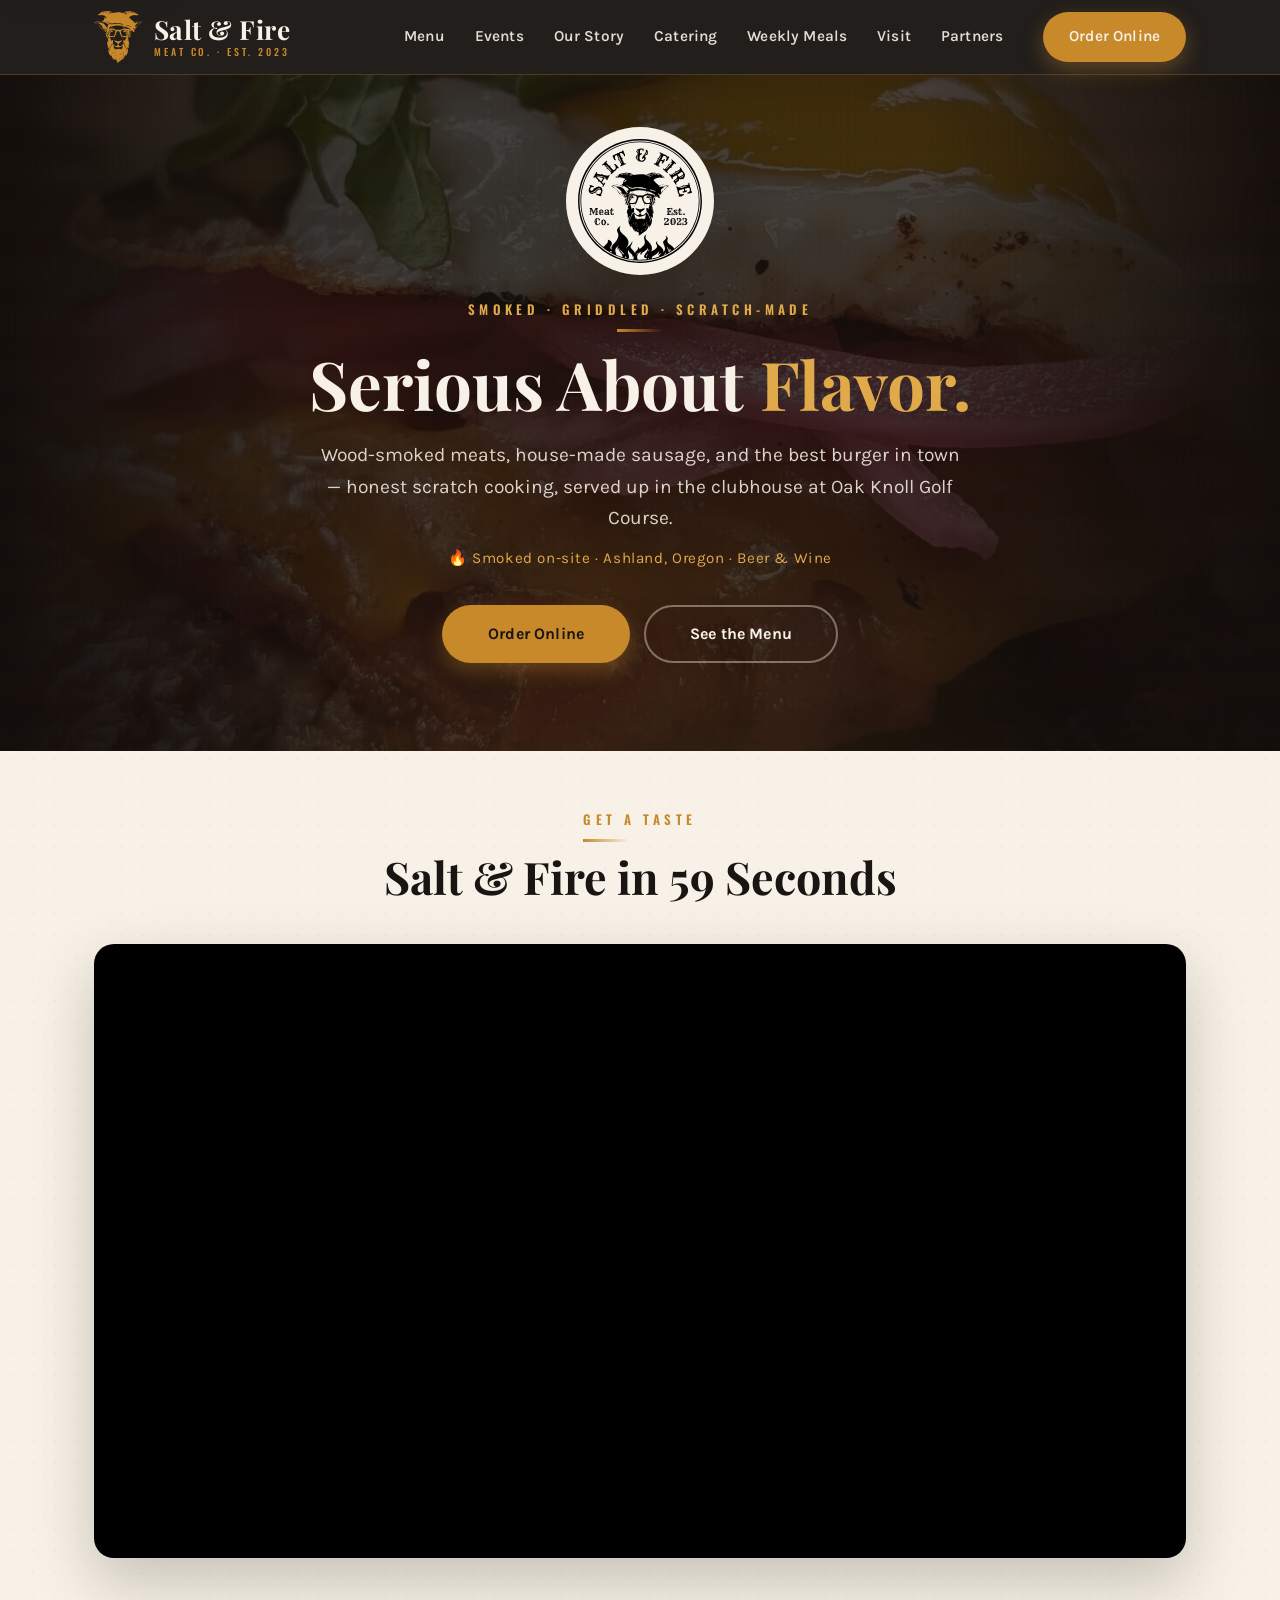
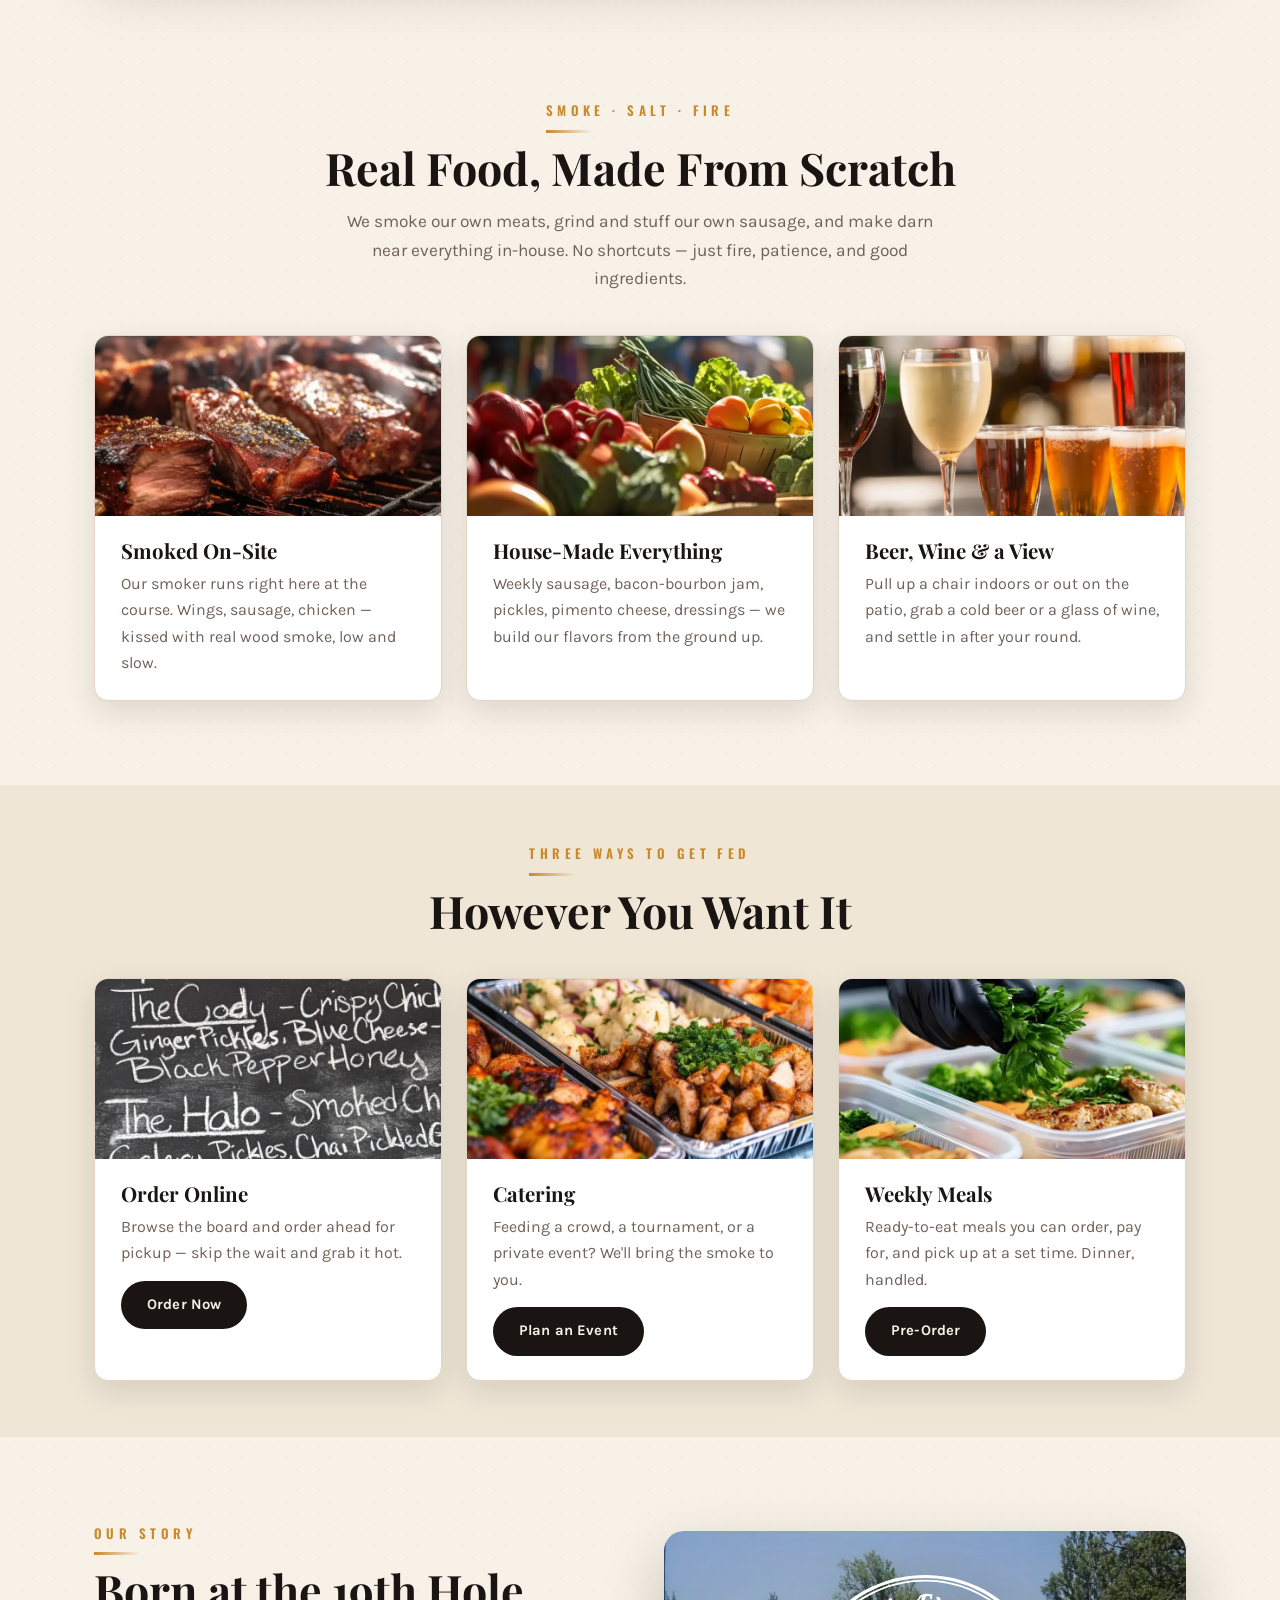
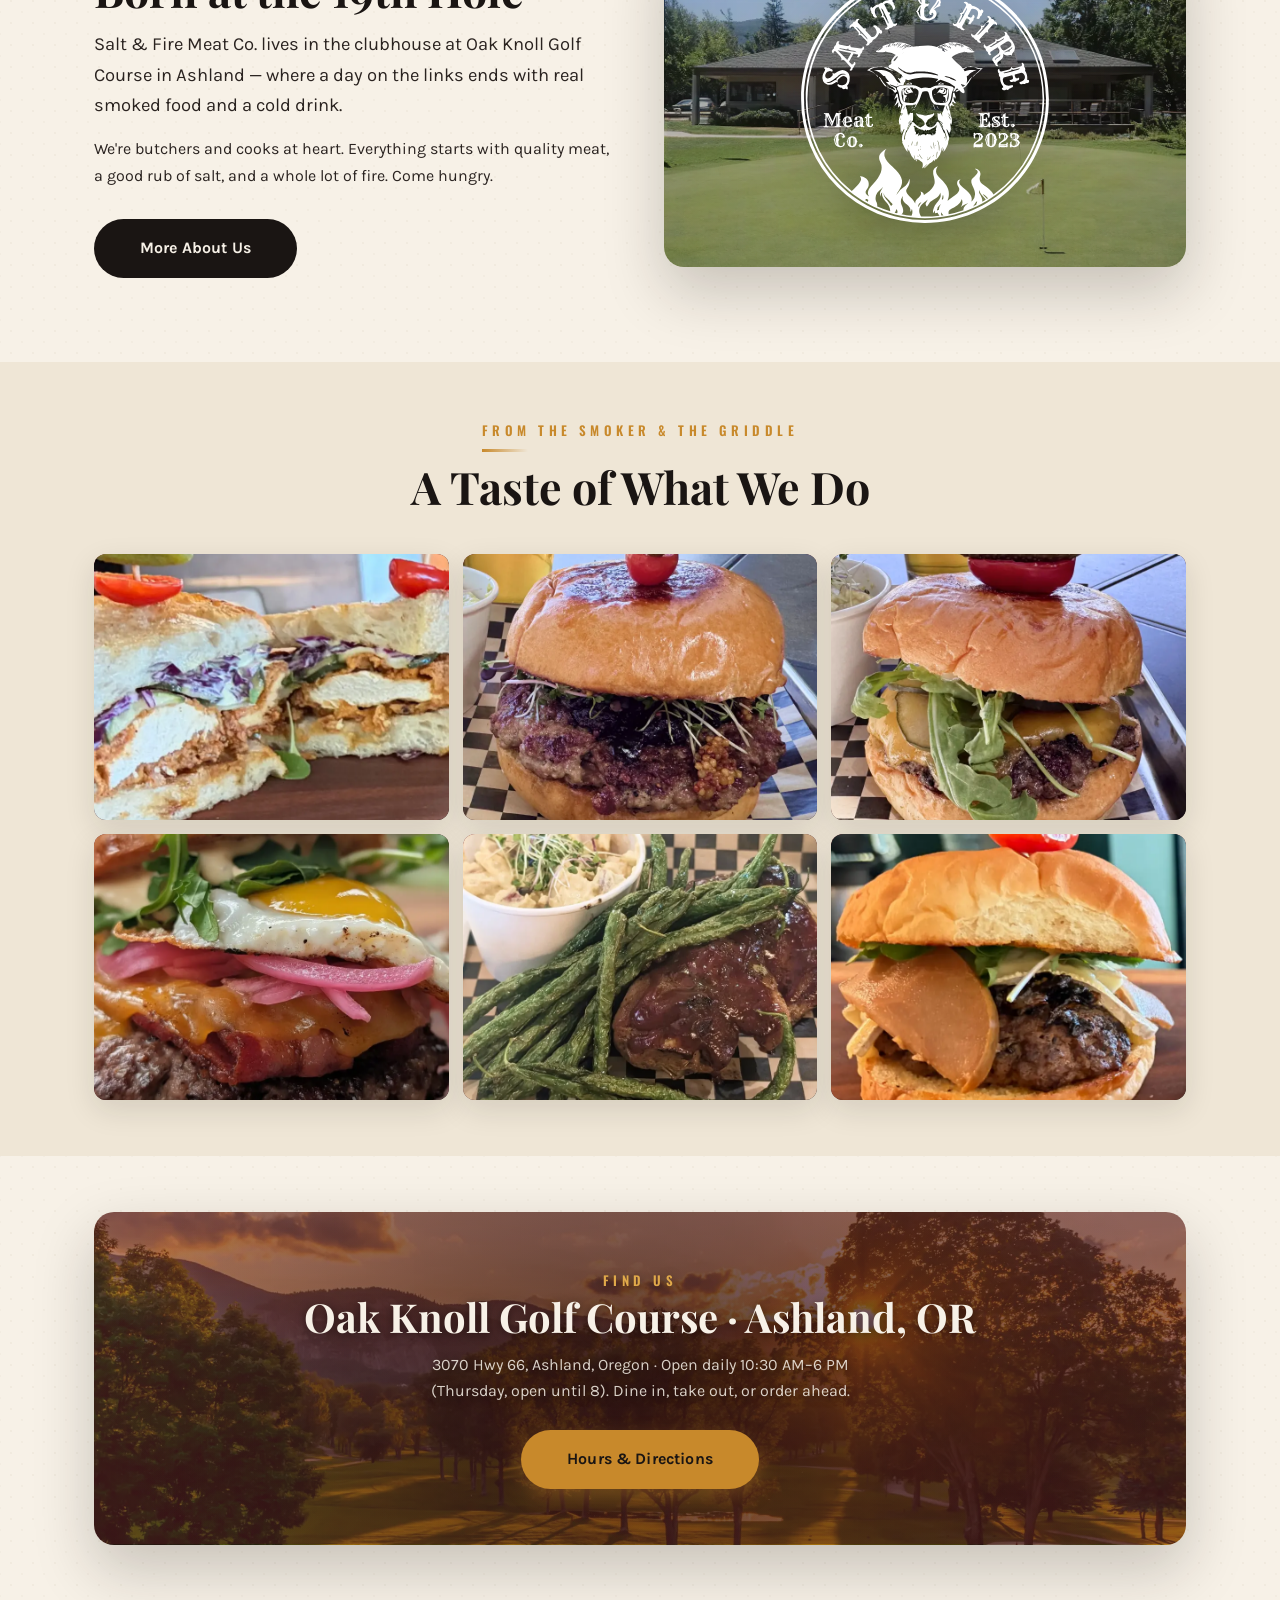
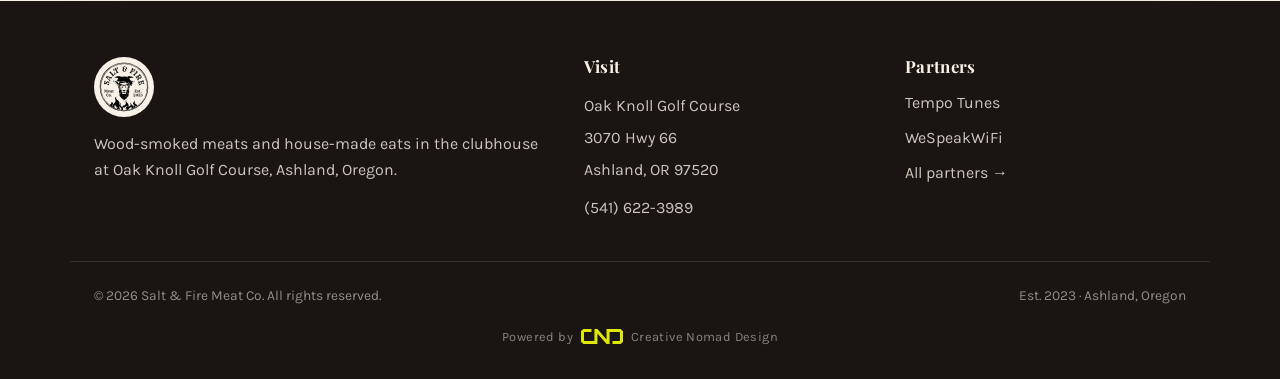
==== commit 7667b324: "Nav: drop Home, add Partners; Tempo Tunes golf strip on Visit" ====
--- a/index.html
+++ b/index.html
@@ -21,7 +21,7 @@
   <link rel="preconnect" href="https://fonts.googleapis.com" />
   <link rel="preconnect" href="https://fonts.gstatic.com" crossorigin />
   <link href="https://fonts.googleapis.com/css2?family=Playfair+Display:wght@400;600;700;800&family=Oswald:wght@400;500;600&family=Karla:wght@300;400;500;600;700&display=swap" rel="stylesheet" />
-  <link rel="stylesheet" href="css/styles.css?v=43" />
+  <link rel="stylesheet" href="css/styles.css?v=44" />
   <script type="application/ld+json">
 {
   "@context": "https://schema.org",
@@ -90,13 +90,13 @@
       </a>
       <button class="nav__toggle" aria-label="Open menu" aria-expanded="false" aria-controls="nav-links"><span></span><span></span><span></span></button>
       <nav class="nav__links" id="nav-links">
-        <a href="index.html" data-page="index.html">Home</a>
         <a href="menu.html" data-page="menu.html">Menu</a>
         <a href="events.html" data-page="events.html">Events</a>
         <a href="about.html" data-page="about.html">Our Story</a>
         <a href="catering.html" data-page="catering.html">Catering</a>
         <a href="preorders.html" data-page="preorders.html">Weekly Meals</a>
         <a href="location.html" data-page="location.html">Visit</a>
+        <a href="partners.html" data-page="partners.html">Partners</a>
         <a class="btn btn--primary btn--sm nav__cta" href="menu.html#order">Order Online</a>
       </nav>
     </div>
--- a/css/styles.css
+++ b/css/styles.css
@@ -590,6 +590,22 @@
 .partner-wsw__waves circle:nth-child(2) { animation-delay: .5s; } .partner-wsw__waves circle:nth-child(3) { animation-delay: 1s; }
 .partner-wsw__waves circle:nth-child(4) { animation-delay: 1.5s; } .partner-wsw__waves circle:nth-child(5) { animation-delay: 2s; }
 @media (prefers-reduced-motion: reduce) { .wsw-signal path, .partner-wsw__waves circle { animation: none; opacity: 1; } }
+/* Tempo Tunes golf strip — Visit page, above the order CTA */
+.tt-strip { display: grid; grid-template-columns: auto 1fr auto; align-items: center; gap: 28px;
+  background: #0a0a0a; border-radius: var(--radius); padding: 24px 30px; box-shadow: var(--shadow);
+  font-family: "Barlow Semi Condensed", system-ui, sans-serif; position: relative; overflow: hidden; }
+.tt-strip::before { content: ""; position: absolute; inset: 0 auto 0 0; width: 5px; background: linear-gradient(#FF6B35, #FFC72C); }
+.tt-strip__brand { display: flex; align-items: flex-end; gap: 9px; padding-right: 26px; border-right: 1px solid rgba(255,199,44,.25); }
+.tt-strip__brand img { width: 40px; height: auto; display: block; }
+.tt-strip__wordmark { font-family: "Righteous", sans-serif; font-size: 23px; line-height: 1; letter-spacing: .02em; }
+.tt-strip__head { font-family: "Poppins", system-ui, sans-serif; font-weight: 600; font-size: 1.22rem; color: #fafafa; }
+.tt-strip__flag { color: #FFC72C; display: inline-block; vertical-align: -3px; margin-right: 10px; }
+.tt-strip__sub { color: #a1a1aa; font-size: 1rem; margin-top: 5px; max-width: 62ch; }
+.tt-strip__cta { flex: none; white-space: nowrap; display: inline-flex; align-items: center; padding: 12px 26px; border-radius: 10px;
+  background: #FFC72C; color: #0a0a0a; font-family: "Poppins", system-ui, sans-serif; font-weight: 600; font-size: 1rem; }
+.tt-strip__cta:hover { background: #FF6B35; color: #0a0a0a; }
+@media (max-width: 860px) { .tt-strip { grid-template-columns: 1fr; text-align: center; justify-items: center; gap: 16px; }
+  .tt-strip__brand { border-right: 0; padding-right: 0; border-bottom: 1px solid rgba(255,199,44,.25); padding-bottom: 14px; } }
 .sr-only { position: absolute; width: 1px; height: 1px; padding: 0; margin: -1px; overflow: hidden; clip: rect(0,0,0,0); white-space: nowrap; border: 0; }
 
 /* utility */
